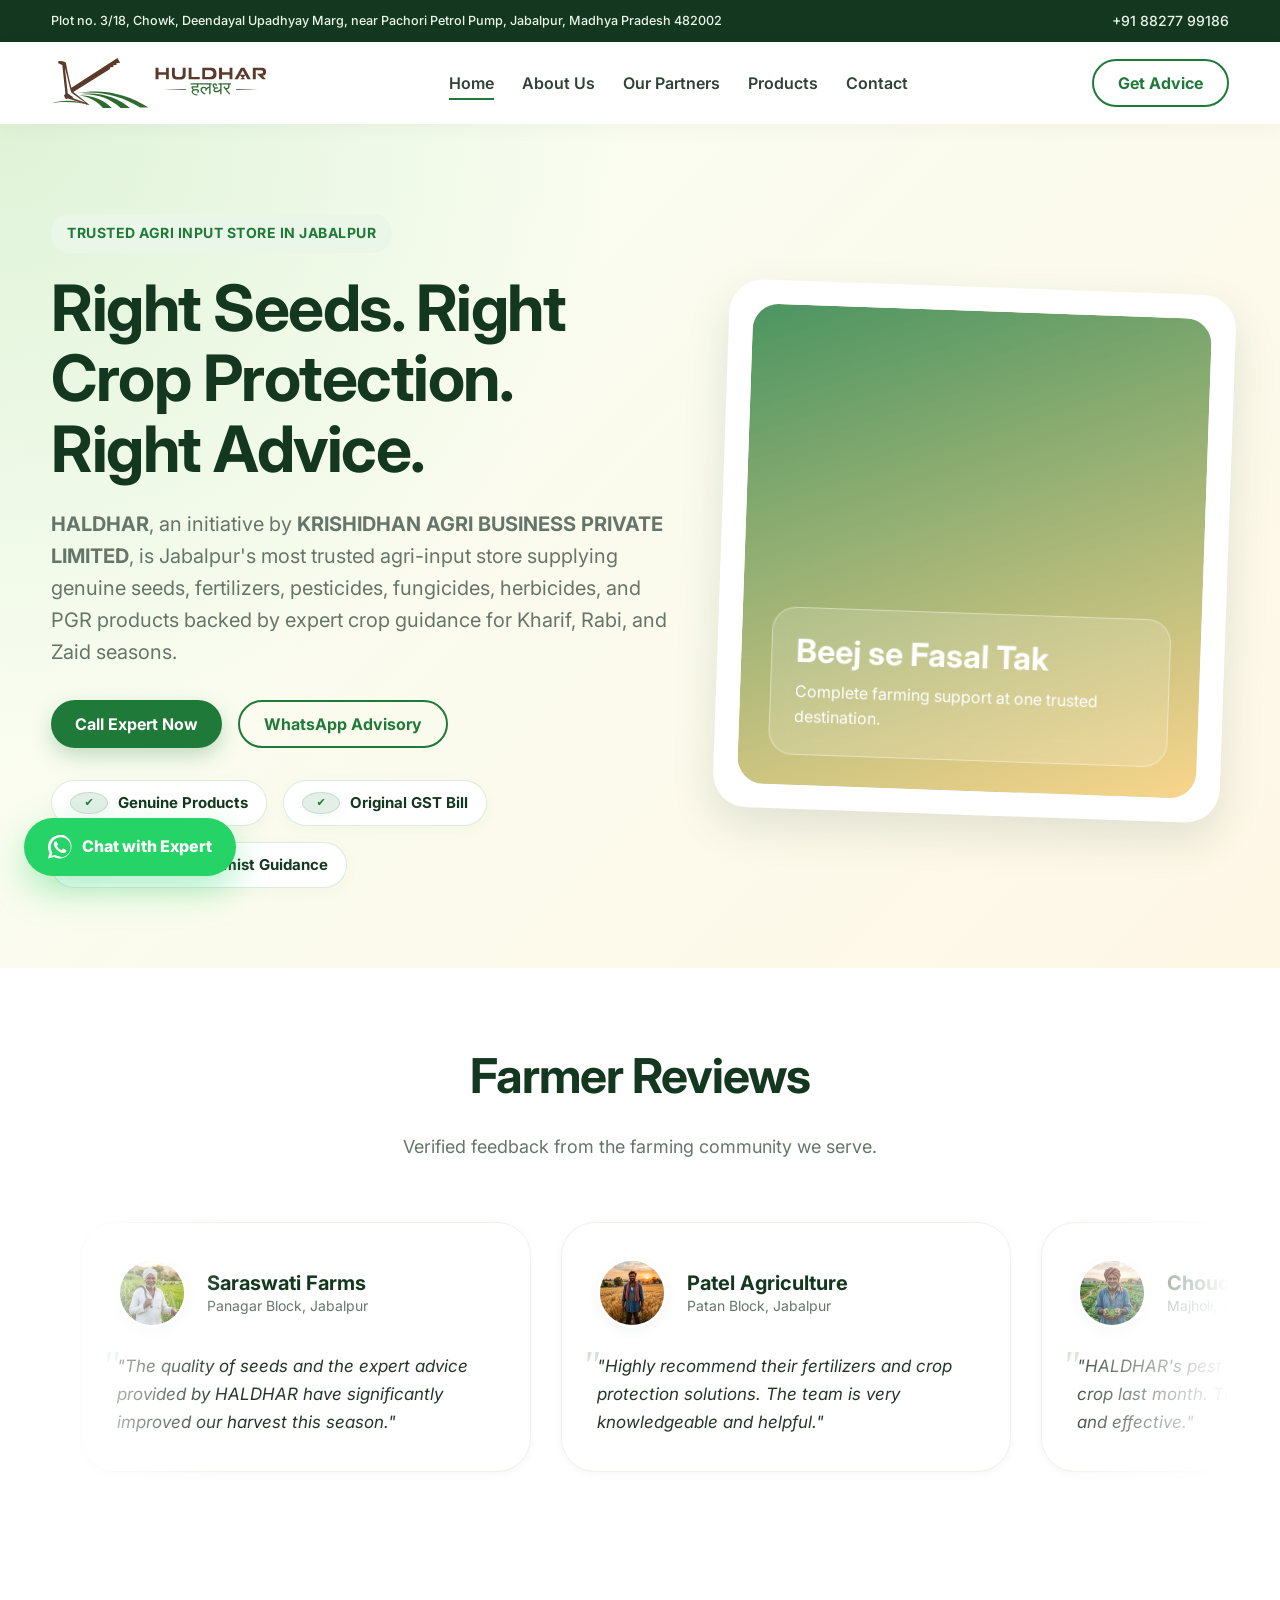
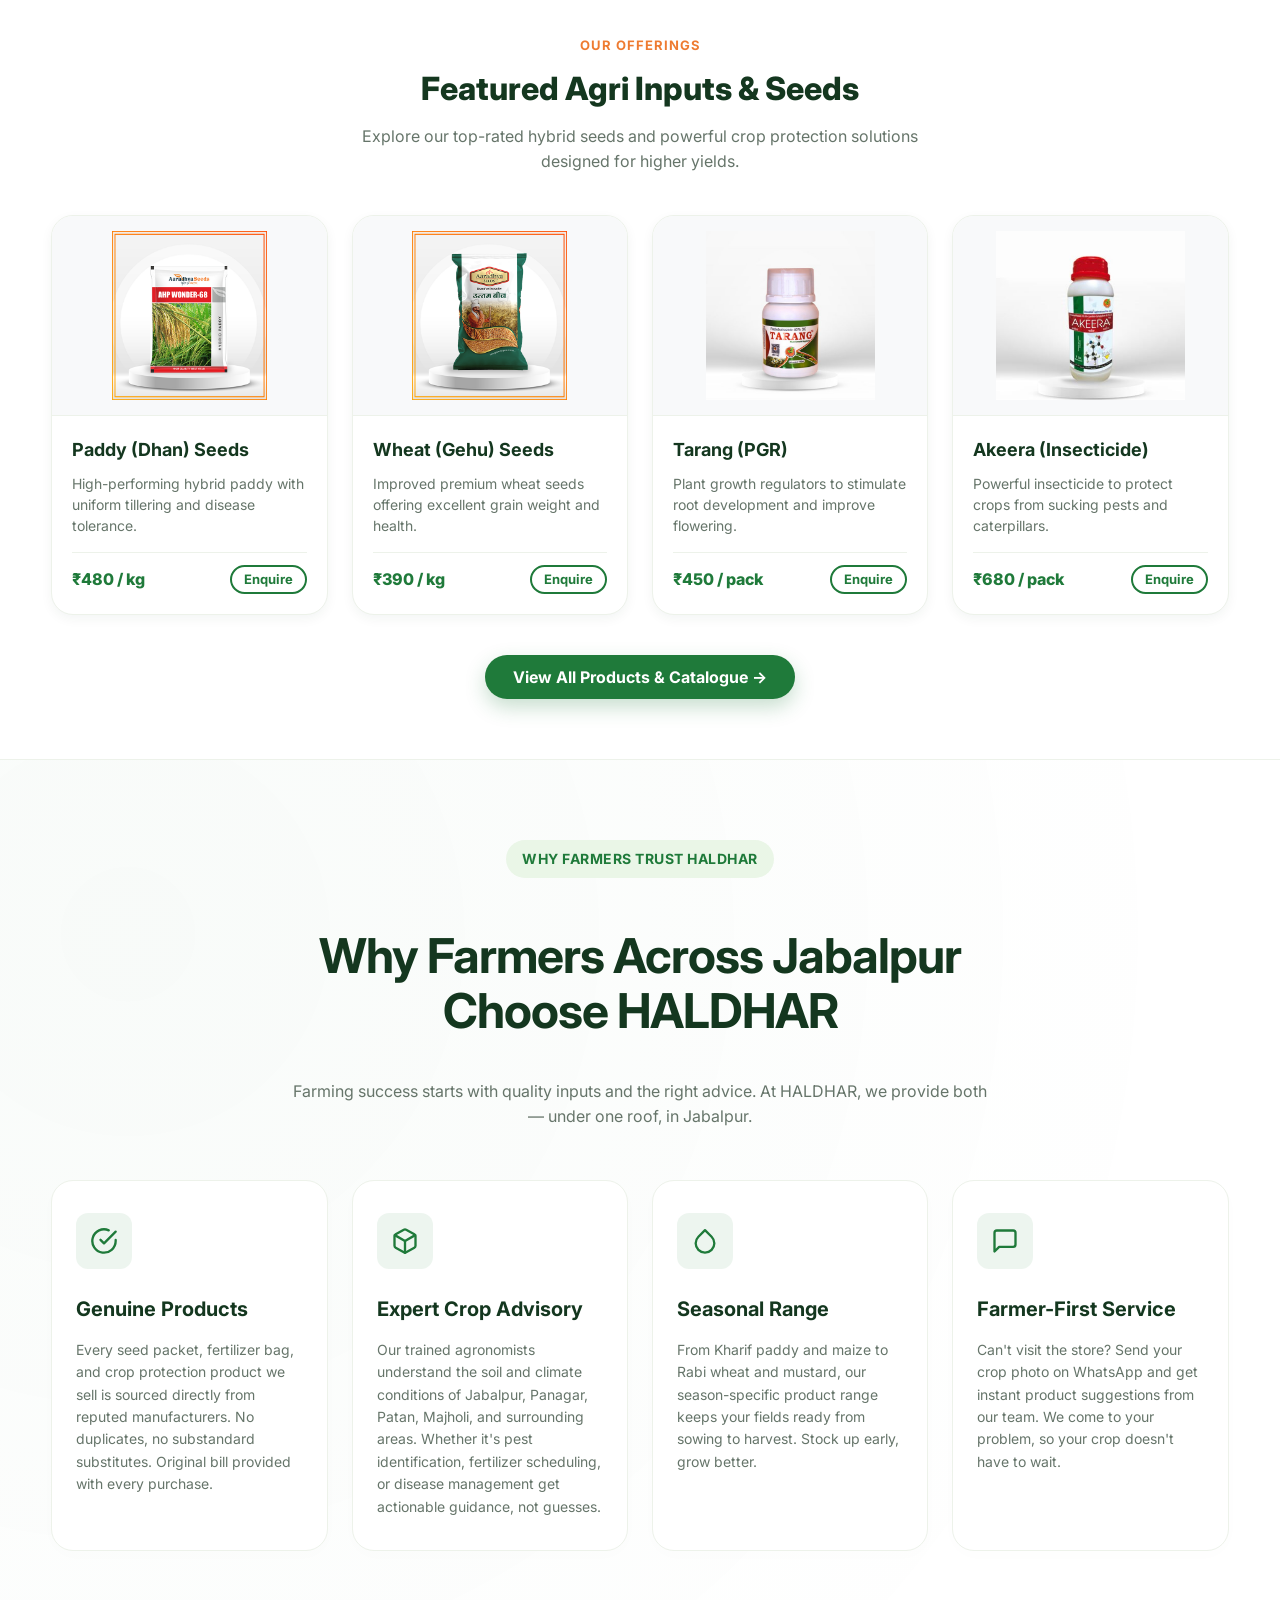
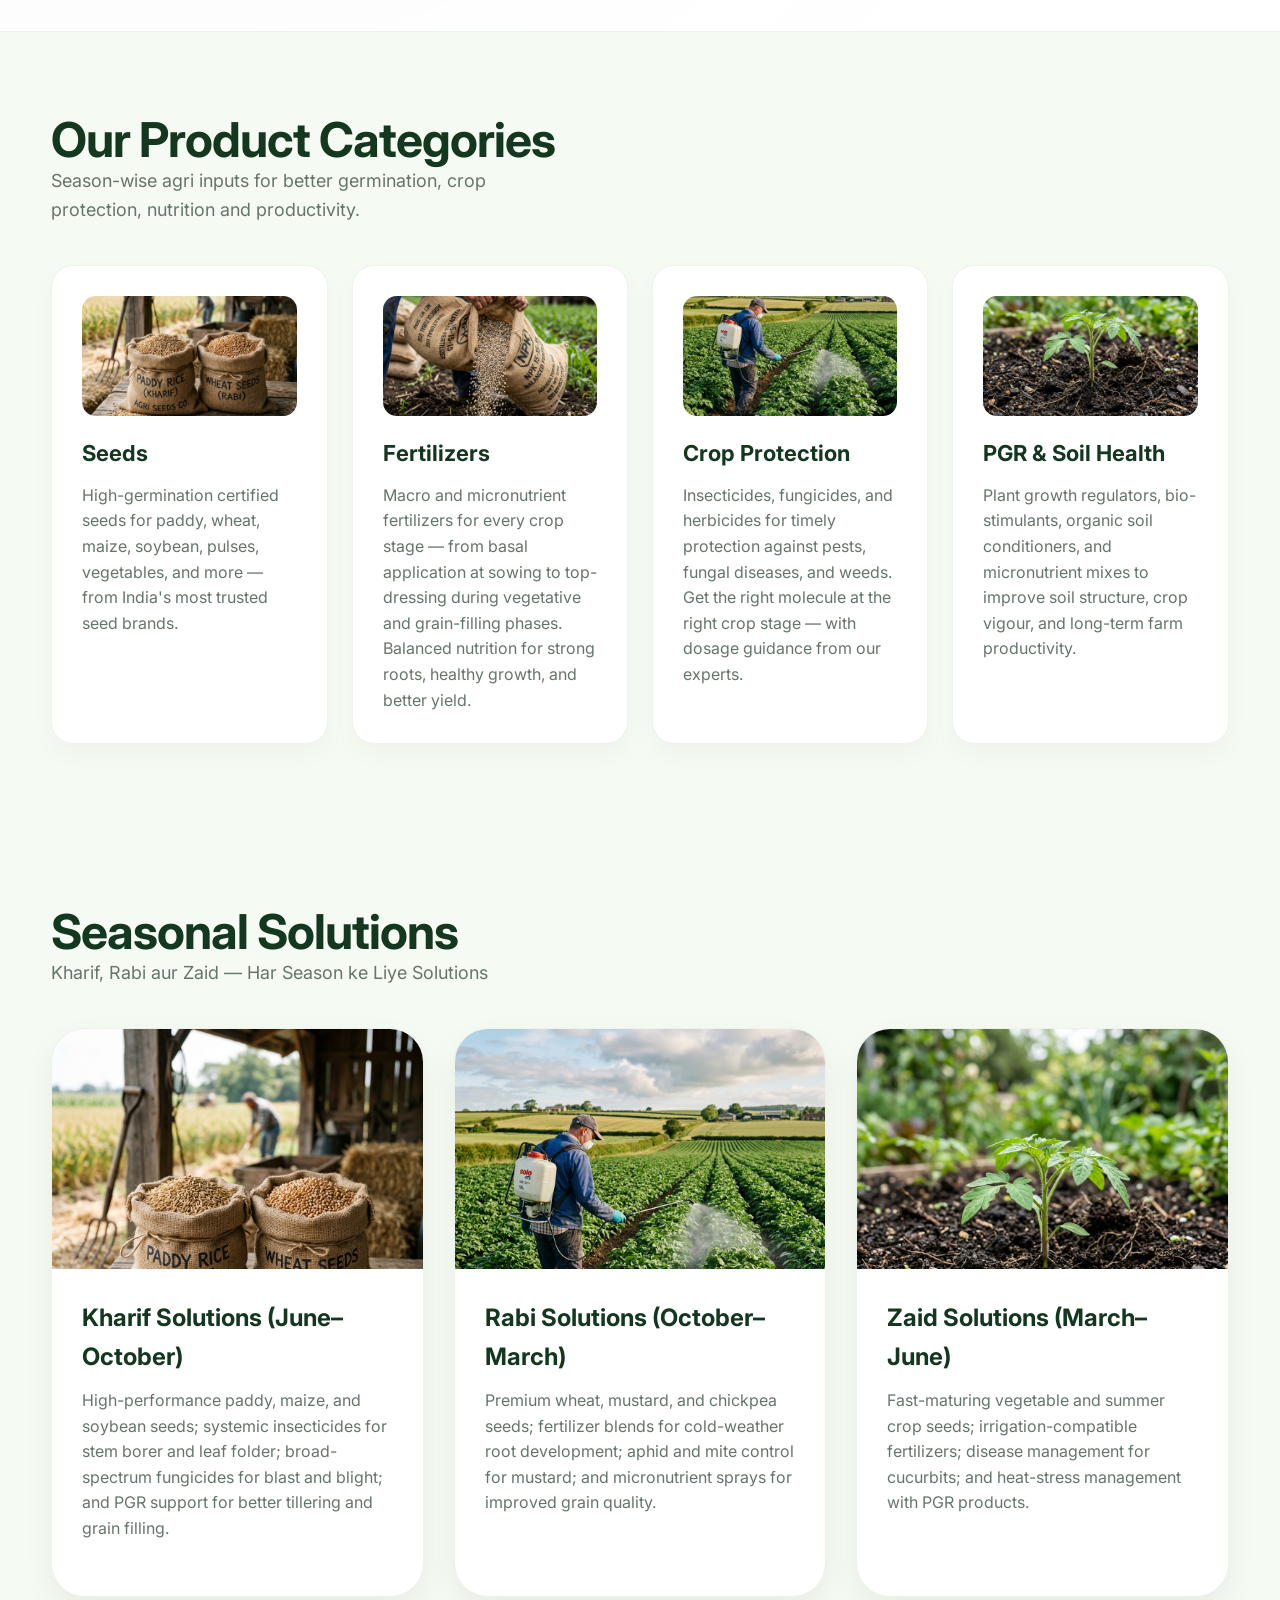
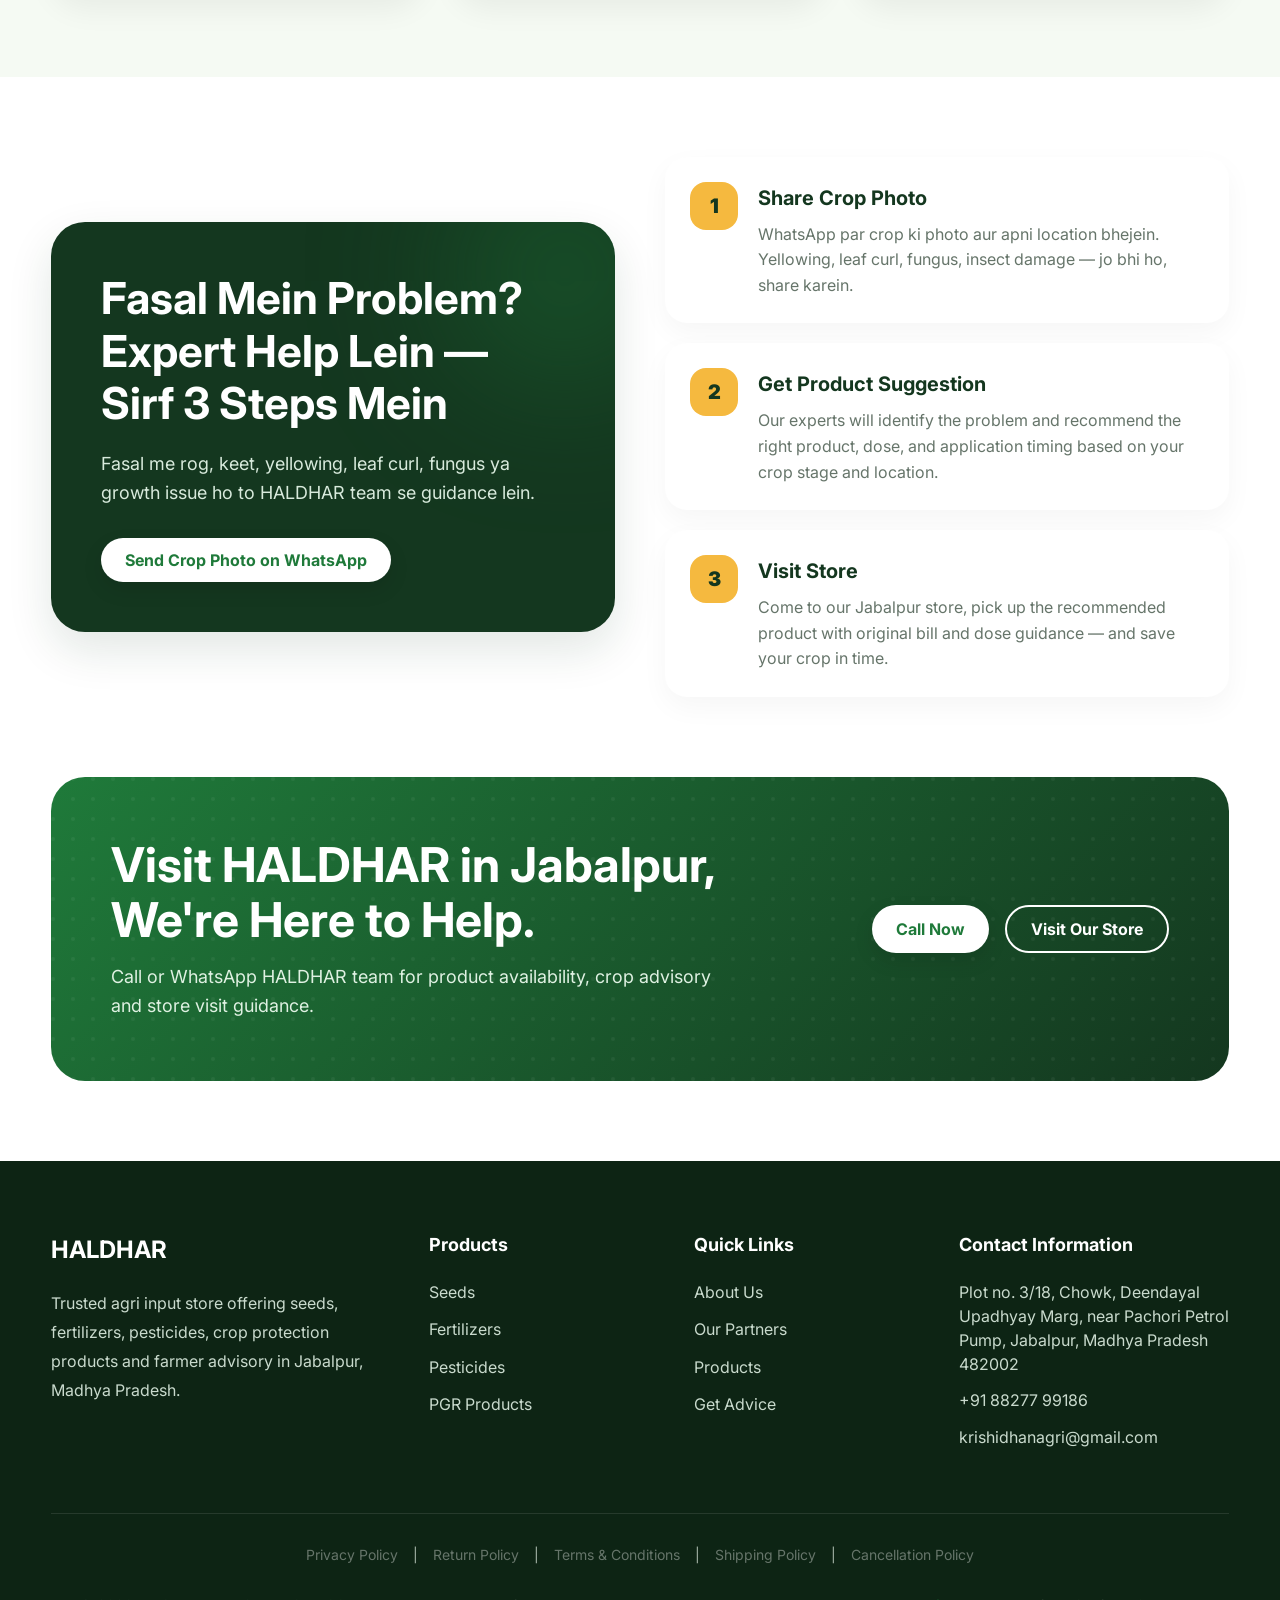
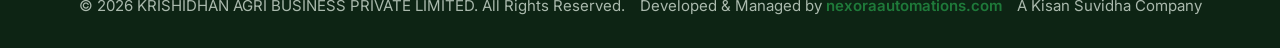
==== index.html @ 93f89da3 "Initial commit for HALDHAR website" ====
<!DOCTYPE html>
<html lang="en">

<head>
  <meta charset="UTF-8" />
  <meta name="viewport" content="width=device-width, initial-scale=1.0" />
  <title>HALDHAR | Seeds, Fertilizers & Crop Protection in Jabalpur</title>
  <meta name="description"
    content="Jabalpur's trusted agri-input store. Buy genuine seeds, fertilizers, pesticides, fungicides and PGR products with expert crop advisory. Call +91 88277 99186." />
  <meta name="keywords"
    content="agri input store Jabalpur, seeds Jabalpur, fertilizers Jabalpur, pesticides Madhya Pradesh, crop protection Jabalpur, farming advisory Jabalpur" />

  <!-- Open Graph / Facebook -->
  <meta property="og:type" content="website">
  <meta property="og:url" content="https://haldhar.com/">
  <meta property="og:title" content="HALDHAR | Seeds, Fertilizers & Crop Protection in Jabalpur">
  <meta property="og:description"
    content="Jabalpur's trusted agri-input store. Buy genuine seeds, fertilizers, pesticides, fungicides and PGR products with expert crop advisory. Call +91 88277 99186.">
  <meta property="og:image" content="https://haldhar.com/images/og-image.jpg">

  <!-- Twitter -->
  <meta property="twitter:card" content="summary_large_image">
  <meta property="twitter:url" content="https://haldhar.com/">
  <meta property="twitter:title" content="HALDHAR | Seeds, Fertilizers & Crop Protection in Jabalpur">
  <meta property="twitter:description"
    content="Jabalpur's trusted agri-input store. Buy genuine seeds, fertilizers, pesticides, fungicides and PGR products with expert crop advisory. Call +91 88277 99186.">
  <meta property="twitter:image" content="https://haldhar.com/images/og-image.jpg">

  <link rel="preconnect" href="https://fonts.googleapis.com">
  <link rel="preconnect" href="https://fonts.gstatic.com" crossorigin>
  <link href="https://fonts.googleapis.com/css2?family=Inter:wght@400;500;600;700;800;900&display=swap"
    rel="stylesheet">
  <link rel="stylesheet" href="css/styles.css">
  
  <!-- Hotfix for mobile visual card layout -->
  <style>
    @media (max-width: 768px) {
      .farm-visual {
        height: auto !important;
        min-height: 380px !important;
        padding: 24px !important;
      }
      .visual-box {
        padding: 20px !important;
        border-radius: 20px !important;
      }
      .visual-box h3 {
        font-size: 22px !important;
        margin-bottom: 6px !important;
      }
      .visual-box p {
        font-size: 14px !important;
        line-height: 1.5 !important;
      }
    }
  </style>

  <!-- Canonical tag for SEO -->
  <link rel="canonical" href="https://haldhar.com/" />

  <link rel="icon" href="images/favicon.png" type="image/png">
</head>

<body>
  <!-- Topbar -->
  <div class="topbar">
    <div class="container topbar-container">
      <span class="topbar-address"><a href="https://maps.app.goo.gl/yAD4jvV2ftftcKU56" target="_blank">Plot no. 3/18, Chowk, Deendayal Upadhyay Marg, near Pachori Petrol Pump, Jabalpur, Madhya Pradesh 482002</a></span>
      <span class="topbar-contact">
        <a href="tel:+918827799186">+91 88277 99186</a>
      </span>
    </div>
  </div>

  <!-- Header -->
  <header>
    <div class="container">
      <nav>
        <a class="logo" href="index.html">
          <img src="images/haldhar-logo.svg" alt="HALDHAR Logo"
            onerror="this.outerHTML='<span class=\'logo-mark\'>H</span> HALDHAR'">
        </a>
        <div class="menu">
          <a href="index.html" class="active">Home</a>
          <a href="about.html">About Us</a>
          <a href="partners.html">Our Partners</a>
          <a href="products.html">Products</a>
          <a href="contact.html">Contact</a>
        </div>
        <div class="nav-right">
          <a href="contact.html" class="btn btn-outline">Get Advice</a>
        </div>
        <button class="hamburger" aria-label="Toggle menu">☰</button>
      </nav>
    </div>
  </header>

  <main>
    <!-- Hero Section -->
    <section class="hero">
      <div class="container hero-grid">
        <div>
          <div class="badge">Trusted Agri Input Store in Jabalpur</div>
          <h1>Right Seeds. Right Crop Protection. Right Advice.</h1>
          <p class="lead"><strong>HALDHAR</strong>, an initiative by <strong>KRISHIDHAN AGRI BUSINESS PRIVATE LIMITED</strong>, is Jabalpur's most trusted agri-input store supplying
            genuine seeds, fertilizers, pesticides, fungicides, herbicides, and PGR products backed by expert crop
            guidance for Kharif, Rabi, and Zaid seasons.</p>
          <div class="hero-actions">
            <a href="tel:+918827799186" class="btn btn-primary">Call Expert Now</a>
            <a href="https://wa.me/918827799186" target="_blank" class="btn btn-outline">WhatsApp Advisory</a>
          </div>
          <div class="trust-row">
            <span><span class="trust-icon-wrapper">✔</span> Genuine Products</span>
            <span><span class="trust-icon-wrapper">✔</span> Original GST Bill</span>
            <span><span class="trust-icon-wrapper">✔</span> Expert Agronomist Guidance</span>
          </div>
        </div>
        <div class="hero-card">
          <div class="farm-visual">
            <div class="visual-box">
              <h3>Beej se Fasal Tak</h3>
              <p>Complete farming support at one trusted destination.</p>
            </div>
          </div>
        </div>
      </div>
    </section>

    <!-- Farmer Reviews Section -->
    <section class="farmer-reviews">
      <div class="container">
        <div class="section-head center">
          <h2>Farmer Reviews</h2>
          <p>Verified feedback from the farming community we serve.</p>
        </div>
        <div class="review-slider-wrapper">
          <div class="review-track">
            <!-- Farmer Review 1 -->
            <div class="review-card">
              <div class="review-header">
                <div class="farmer-img"><img src="images/farmer-1.png" alt="Saraswati Farms"></div>
                <div class="farmer-info">
                  <h3>Saraswati Farms</h3>
                  <p class="farmer-address">Panagar Block, Jabalpur</p>
                </div>
              </div>
              <div class="review-body">
                <p class="testimony">"The quality of seeds and the expert advice provided by HALDHAR have
                  significantly improved our harvest this season."</p>
              </div>
            </div>

            <!-- Farmer Review 2 -->
            <div class="review-card">
              <div class="review-header">
                <div class="farmer-img"><img src="images/farmer-2.png" alt="Patel Agriculture"></div>
                <div class="farmer-info">
                  <h3>Patel Agriculture</h3>
                  <p class="farmer-address">Patan Block, Jabalpur</p>
                </div>
              </div>
              <div class="review-body">
                <p class="testimony">"Highly recommend their fertilizers and crop protection solutions. The team is very knowledgeable and helpful."</p>
              </div>
            </div>

            <!-- Farmer Review 3 -->
            <div class="review-card">
              <div class="review-header">
                <div class="farmer-img"><img src="images/farmer-3.png" alt="Choudhary Ji"></div>
                <div class="farmer-info">
                  <h3>Choudhary Ji</h3>
                  <p class="farmer-address">Majholi, Jabalpur District</p>
                </div>
              </div>
              <div class="review-body">
                <p class="testimony">"HALDHAR's pest control guidance saved my crop last month. Their products are genuine and effective."</p>
              </div>
            </div>

            <!-- Farmer Review 4 -->
            <div class="review-card">
              <div class="review-header">
                <div class="farmer-img"><img src="images/farmer-4.png" alt="Verma Organic Seeds"></div>
                <div class="farmer-info">
                  <h3>Verma Organic Seeds</h3>
                  <p class="farmer-address">Barela, Madhya Pradesh</p>
                </div>
              </div>
              <div class="review-body">
                <p class="testimony">"The personalized advice on fertilizer dosage has helped us reduce costs while increasing yield. Very satisfied!"</p>
              </div>
            </div>

            <!-- Duplicate Cards for Seamless Loop -->
            <div class="review-card">
              <div class="review-header">
                <div class="farmer-img"><img src="images/farmer-1.png" alt="Saraswati Farms"></div>
                <div class="farmer-info">
                  <h3>Saraswati Farms</h3>
                  <p class="farmer-address">Panagar Block, Jabalpur</p>
                </div>
              </div>
              <div class="review-body">
                <p class="testimony">"The quality of seeds and the expert advice provided by HALDHAR have
                  significantly improved our harvest this season."</p>
              </div>
            </div>

            <div class="review-card">
              <div class="review-header">
                <div class="farmer-img"><img src="images/farmer-2.png" alt="Patel Agriculture"></div>
                <div class="farmer-info">
                  <h3>Patel Agriculture</h3>
                  <p class="farmer-address">Patan Block, Jabalpur</p>
                </div>
              </div>
              <div class="review-body">
                <p class="testimony">"Highly recommend their fertilizers and crop protection solutions. The team is very knowledgeable and helpful."</p>
              </div>
            </div>

            <div class="review-card">
              <div class="review-header">
                <div class="farmer-img"><img src="images/farmer-3.png" alt="Choudhary Ji"></div>
                <div class="farmer-info">
                  <h3>Choudhary Ji</h3>
                  <p class="farmer-address">Majholi, Jabalpur District</p>
                </div>
              </div>
              <div class="review-body">
                <p class="testimony">"HALDHAR's pest control guidance saved my crop last month. Their products are genuine and effective."</p>
              </div>
            </div>

            <div class="review-card">
              <div class="review-header">
                <div class="farmer-img"><img src="images/farmer-4.png" alt="Verma Organic Seeds"></div>
                <div class="farmer-info">
                  <h3>Verma Organic Seeds</h3>
                  <p class="farmer-address">Barela, Madhya Pradesh</p>
                </div>
              </div>
              <div class="review-body">
                <p class="testimony">"The personalized advice on fertilizer dosage has helped us reduce costs while increasing yield. Very satisfied!"</p>
              </div>
            </div>
          </div>
        </div>
      </div>
    </section>

    <!-- Featured Products Preview Section for Home Page -->
    <section style="padding: 60px 0; background-color: var(--white);">
      <div class="container">
        <div style="text-align: center; max-width: 600px; margin: 0 auto 40px auto;">
          <span class="section-title-badge" style="color: var(--orange); font-weight: 700; text-transform: uppercase; font-size: 13px; letter-spacing: 1px;">Our Offerings</span>
          <h2 style="font-size: 32px; font-weight: 800; color: var(--dark); margin-top: 5px;">Featured Agri Inputs & Seeds</h2>
          <p style="color: var(--muted); margin-top: 10px;">Explore our top-rated hybrid seeds and powerful crop protection solutions designed for higher yields.</p>
        </div>

        <!-- 4 Cards Preview Grid -->
        <div class="product-showcase-grid" style="display: grid; grid-template-columns: repeat(auto-fill, minmax(260px, 1fr)); gap: 24px;">
          
          <!-- Card 1: Paddy -->
          <div class="prod-card" style="background: var(--white); border: 1.5px solid var(--border); border-radius: var(--radius); overflow: hidden; box-shadow: var(--shadow-sm); display: flex; flex-direction: column; justify-content: space-between;">
            <div style="width: 100%; height: 200px; background: #f8f9fa; display: flex; align-items: center; justify-content: center; padding: 15px; border-bottom: 1px solid var(--border);">
              <img src="images/paddy.png" alt="Paddy Seeds" style="max-width: 100%; max-height: 100%; object-fit: contain;">
            </div>
            <div style="padding: 20px; display: flex; flex-direction: column; justify-content: space-between; flex-grow: 1;">
              <div>
                <h3 style="font-size: 18px; font-weight: 700; color: var(--dark); margin-bottom: 8px;">Paddy (Dhan) Seeds</h3>
                <p style="font-size: 14px; color: var(--muted); line-height: 1.5; margin-bottom: 16px;">High-performing hybrid paddy with uniform tillering and disease tolerance.</p>
              </div>
              <div style="display: flex; align-items: center; justify-content: space-between; border-top: 1px solid var(--border); padding-top: 12px;">
                <span style="font-size: 16px; font-weight: 800; color: var(--green);">₹480 / kg</span>
                <a href="https://wa.me/918827799186?text=I%20want%20to%20know%20more%20about%20Paddy%20Seeds" target="_blank" class="btn btn-outline" style="padding: 6px 12px; font-size: 13px;">Enquire</a>
              </div>
            </div>
          </div>

          <!-- Card 2: Wheat -->
          <div class="prod-card" style="background: var(--white); border: 1.5px solid var(--border); border-radius: var(--radius); overflow: hidden; box-shadow: var(--shadow-sm); display: flex; flex-direction: column; justify-content: space-between;">
            <div style="width: 100%; height: 200px; background: #f8f9fa; display: flex; align-items: center; justify-content: center; padding: 15px; border-bottom: 1px solid var(--border);">
              <img src="images/wheat.png" alt="Wheat Seeds" style="max-width: 100%; max-height: 100%; object-fit: contain;">
            </div>
            <div style="padding: 20px; display: flex; flex-direction: column; justify-content: space-between; flex-grow: 1;">
              <div>
                <h3 style="font-size: 18px; font-weight: 700; color: var(--dark); margin-bottom: 8px;">Wheat (Gehu) Seeds</h3>
                <p style="font-size: 14px; color: var(--muted); line-height: 1.5; margin-bottom: 16px;">Improved premium wheat seeds offering excellent grain weight and health.</p>
              </div>
              <div style="display: flex; align-items: center; justify-content: space-between; border-top: 1px solid var(--border); padding-top: 12px;">
                <span style="font-size: 16px; font-weight: 800; color: var(--green);">₹390 / kg</span>
                <a href="https://wa.me/918827799186?text=I%20want%20to%20know%20more%20about%20Wheat%20Seeds" target="_blank" class="btn btn-outline" style="padding: 6px 12px; font-size: 13px;">Enquire</a>
              </div>
            </div>
          </div>

          <!-- Card 3: Tarang PGR -->
          <div class="prod-card" style="background: var(--white); border: 1.5px solid var(--border); border-radius: var(--radius); overflow: hidden; box-shadow: var(--shadow-sm); display: flex; flex-direction: column; justify-content: space-between;">
            <div style="width: 100%; height: 200px; background: #f8f9fa; display: flex; align-items: center; justify-content: center; padding: 15px; border-bottom: 1px solid var(--border);">
              <img src="images/tarang.png" alt="Tarang PGR" style="max-width: 100%; max-height: 100%; object-fit: contain;">
            </div>
            <div style="padding: 20px; display: flex; flex-direction: column; justify-content: space-between; flex-grow: 1;">
              <div>
                <h3 style="font-size: 18px; font-weight: 700; color: var(--dark); margin-bottom: 8px;">Tarang (PGR)</h3>
                <p style="font-size: 14px; color: var(--muted); line-height: 1.5; margin-bottom: 16px;">Plant growth regulators to stimulate root development and improve flowering.</p>
              </div>
              <div style="display: flex; align-items: center; justify-content: space-between; border-top: 1px solid var(--border); padding-top: 12px;">
                <span style="font-size: 16px; font-weight: 800; color: var(--green);">₹450 / pack</span>
                <a href="https://wa.me/918827799186?text=I%20want%20to%20know%20more%20about%20Tarang%20PGR" target="_blank" class="btn btn-outline" style="padding: 6px 12px; font-size: 13px;">Enquire</a>
              </div>
            </div>
          </div>

          <!-- Card 4: Akeera Insecticide -->
          <div class="prod-card" style="background: var(--white); border: 1.5px solid var(--border); border-radius: var(--radius); overflow: hidden; box-shadow: var(--shadow-sm); display: flex; flex-direction: column; justify-content: space-between;">
            <div style="width: 100%; height: 200px; background: #f8f9fa; display: flex; align-items: center; justify-content: center; padding: 15px; border-bottom: 1px solid var(--border);">
              <img src="images/akeera.png" alt="Akeera Insecticide" style="max-width: 100%; max-height: 100%; object-fit: contain;">
            </div>
            <div style="padding: 20px; display: flex; flex-direction: column; justify-content: space-between; flex-grow: 1;">
              <div>
                <h3 style="font-size: 18px; font-weight: 700; color: var(--dark); margin-bottom: 8px;">Akeera (Insecticide)</h3>
                <p style="font-size: 14px; color: var(--muted); line-height: 1.5; margin-bottom: 16px;">Powerful insecticide to protect crops from sucking pests and caterpillars.</p>
              </div>
              <div style="display: flex; align-items: center; justify-content: space-between; border-top: 1px solid var(--border); padding-top: 12px;">
                <span style="font-size: 16px; font-weight: 800; color: var(--green);">₹680 / pack</span>
                <a href="https://wa.me/918827799186?text=I%20want%20to%20know%20more%20about%20Akeera%20Insecticide" target="_blank" class="btn btn-outline" style="padding: 6px 12px; font-size: 13px;">Enquire</a>
              </div>
            </div>
          </div>

        </div>

        <!-- View All Products Button -->
        <div style="text-align: center; margin-top: 40px;">
          <a href="products.html" class="btn btn-primary" style="padding: 14px 28px; font-size: 16px; font-weight: 700; display: inline-flex; align-items: center; gap: 8px;">
            View All Products & Catalogue →
          </a>
        </div>

      </div>
    </section>

    <!-- Why Trust Section -->
    <section class="why-trust-section">
      <div class="container">
        <div class="section-head center">
          <div class="badge">Why Farmers Trust HALDHAR</div>
          <h2>Why Farmers Across Jabalpur Choose HALDHAR</h2>
          <p class="section-desc">Farming success starts with quality inputs and the right advice. At HALDHAR,
            we provide both — under one roof, in Jabalpur.</p>
        </div>

        <div class="features-grid">
          <!-- Feature 1 -->
          <div class="feature-card">
            <div class="feature-icon-box">
              <svg viewBox="0 0 24 24" width="28" height="28" fill="none" stroke="currentColor" stroke-width="2"
                stroke-linecap="round" stroke-linejoin="round">
                <path d="M22 11.08V12a10 10 0 1 1-5.93-9.14"></path>
                <polyline points="22 4 12 14.01 9 11.01"></polyline>
              </svg>
            </div>
            <h3>Genuine Products</h3>
            <p>Every seed packet, fertilizer bag, and crop protection product we sell is sourced directly from reputed
              manufacturers. No duplicates, no substandard substitutes. Original bill provided with every purchase.</p>
          </div>

          <!-- Feature 2 -->
          <div class="feature-card">
            <div class="feature-icon-box">
              <svg viewBox="0 0 24 24" width="28" height="28" fill="none" stroke="currentColor" stroke-width="2"
                stroke-linecap="round" stroke-linejoin="round">
                <path
                  d="M21 16V8a2 2 0 0 0-1-1.73l-7-4a2 2 0 0 0-2 0l-7 4A2 2 0 0 0 3 8v8a2 2 0 0 0 1 1.73l7 4a2 2 0 0 0 2 0l7-4A2 2 0 0 0 21 16z">
                </path>
                <polyline points="3.27 6.96 12 12.01 20.73 6.96"></polyline>
                <line x1="12" y1="22.08" x2="12" y2="12"></line>
              </svg>
            </div>
            <h3>Expert Crop Advisory</h3>
            <p>Our trained agronomists understand the soil and climate conditions of Jabalpur, Panagar, Patan, Majholi,
              and surrounding areas. Whether it's pest identification, fertilizer scheduling, or disease management get
              actionable guidance, not guesses.</p>
          </div>

          <!-- Feature 3 -->
          <div class="feature-card">
            <div class="feature-icon-box">
              <svg viewBox="0 0 24 24" width="28" height="28" fill="none" stroke="currentColor" stroke-width="2"
                stroke-linecap="round" stroke-linejoin="round">
                <path d="M12 2.69l5.66 5.66a8 8 0 1 1-11.31 0z"></path>
              </svg>
            </div>
            <h3>Seasonal Range</h3>
            <p>From Kharif paddy and maize to Rabi wheat and mustard, our season-specific product range keeps your
              fields ready from sowing to harvest. Stock up early, grow better.</p>
          </div>

          <!-- Feature 4 -->
          <div class="feature-card">
            <div class="feature-icon-box">
              <svg viewBox="0 0 24 24" width="28" height="28" fill="none" stroke="currentColor" stroke-width="2"
                stroke-linecap="round" stroke-linejoin="round">
                <path d="M21 15a2 2 0 0 1-2 2H7l-4 4V5a2 2 0 0 1 2-2h14a2 2 0 0 1 2 2z"></path>
              </svg>
            </div>
            <h3>Farmer-First Service</h3>
            <p>Can't visit the store? Send your crop photo on WhatsApp and get instant product suggestions from our
              team. We come to your problem, so your crop doesn't have to wait.</p>
          </div>
        </div>
      </div>
    </section>

    <!-- Product Categories -->
    <section id="products" class="light">
      <div class="container">
        <div class="section-head">
          <div>
            <h2>Our Product Categories</h2>
            <p>Season-wise agri inputs for better germination, crop protection, nutrition and productivity.</p>
          </div>
        </div>
        <div class="cards">
          <a href="products.html" class="card">
            <div class="cat-img"
              style="height: 120px; border-radius: var(--radius-sm); overflow: hidden; margin-bottom: 20px; background: #eee;">
              <img src="images/placeholder-cat-seed.jpg" alt="Seeds"
                style="width: 100%; height: 100%; object-fit: cover;">
            </div>
            <h3>Seeds</h3>
            <p>High-germination certified seeds for paddy, wheat, maize, soybean, pulses, vegetables, and more — from
              India's most trusted seed brands.</p>
          </a>
          <a href="products.html" class="card">
            <div class="cat-img"
              style="height: 120px; border-radius: var(--radius-sm); overflow: hidden; margin-bottom: 20px; background: #eee;">
              <img src="images/placeholder-cat-fert.jpg" alt="Fertilizers"
                style="width: 100%; height: 100%; object-fit: cover;">
            </div>
            <h3>Fertilizers</h3>
            <p>Macro and micronutrient fertilizers for every crop stage — from basal application at sowing to
              top-dressing during vegetative and grain-filling phases. Balanced nutrition for strong roots, healthy
              growth, and better yield.</p>
          </a>
          <a href="products.html" class="card">
            <div class="cat-img"
              style="height: 120px; border-radius: var(--radius-sm); overflow: hidden; margin-bottom: 20px; background: #eee;">
              <img src="images/placeholder-cat-crop.jpg" alt="Crop Protection"
                style="width: 100%; height: 100%; object-fit: cover;">
            </div>
            <h3>Crop Protection</h3>
            <p>Insecticides, fungicides, and herbicides for timely protection against pests, fungal diseases, and weeds.
              Get the right molecule at the right crop stage — with dosage guidance from our experts.</p>
          </a>
          <a href="products.html" class="card">
            <div class="cat-img"
              style="height: 120px; border-radius: var(--radius-sm); overflow: hidden; margin-bottom: 20px; background: #eee;">
              <img src="images/placeholder-cat-pgr.jpg" alt="PGR & Soil Health"
                style="width: 100%; height: 100%; object-fit: cover;">
            </div>
            <h3>PGR & Soil Health</h3>
            <p>Plant growth regulators, bio-stimulants, organic soil conditioners, and micronutrient mixes to improve
              soil structure, crop vigour, and long-term farm productivity.</p>
          </a>
        </div>
      </div>
    </section>

    <!-- Seasonal Solutions -->
    <section class="light">
      <div class="container">
        <div class="section-head">
          <div>
            <h2>Seasonal Solutions</h2>
            <p>Kharif, Rabi aur Zaid — Har Season ke Liye Solutions</p>
          </div>
        </div>
        <div class="product-grid" style="align-items: stretch;">
          <div class="product">
            <div class="product-img">
              <img src="images/placeholder-feat-seeds.jpg" alt="High Quality Seeds">
            </div>
            <div class="product-body">
              <h3>Kharif Solutions (June–October)</h3>
              <p>High-performance paddy, maize, and soybean seeds; systemic insecticides for stem borer and leaf folder;
                broad-spectrum fungicides for blast and blight; and PGR support for better tillering and grain filling.
              </p>
            </div>
          </div>
          <div class="product">
            <div class="product-img">
              <img src="images/placeholder-feat-disease.jpg" alt="Insect & Disease Control">
            </div>
            <div class="product-body">
              <h3>Rabi Solutions (October–March)</h3>
              <p>Premium wheat, mustard, and chickpea seeds; fertilizer blends for cold-weather root development; aphid
                and mite control for mustard; and micronutrient sprays for improved grain quality.</p>
            </div>
          </div>
          <div class="product">
            <div class="product-img">
              <img src="images/placeholder-feat-nutrition.jpg" alt="Growth & Nutrition">
            </div>
            <div class="product-body">
              <h3>Zaid Solutions (March–June)</h3>
              <p>Fast-maturing vegetable and summer crop seeds; irrigation-compatible fertilizers; disease management
                for cucurbits; and heat-stress management with PGR products.</p>
            </div>
          </div>
        </div>
      </div>
    </section>

    <!-- Advisory Section -->
    <section id="advisory">
      <div class="container split">
        <div class="problem">
          <h2>Fasal Mein Problem? Expert Help Lein — Sirf 3 Steps Mein</h2>
          <p>Fasal me rog, keet, yellowing, leaf curl, fungus ya growth issue ho to HALDHAR team se guidance
            lein.</p>
          <a href="https://wa.me/918827799186" target="_blank" class="btn btn-light">Send Crop Photo on WhatsApp</a>
        </div>
        <div class="steps">
          <div class="step">
            <div class="num">1</div>
            <div>
              <h3>Share Crop Photo</h3>
              <p>WhatsApp par crop ki photo aur apni location bhejein. Yellowing, leaf curl, fungus, insect damage — jo
                bhi ho, share karein.</p>
            </div>
          </div>
          <div class="step">
            <div class="num">2</div>
            <div>
              <h3>Get Product Suggestion</h3>
              <p>Our experts will identify the problem and recommend the right product, dose, and application timing
                based on your crop stage and location.</p>
            </div>
          </div>
          <div class="step">
            <div class="num">3</div>
            <div>
              <h3>Visit Store</h3>
              <p>Come to our Jabalpur store, pick up the recommended product with original bill and dose guidance — and
                save your crop in time.</p>
            </div>
          </div>
        </div>
      </div>
    </section>

    <!-- CTA Section -->
    <section id="contact" style="padding-top: 0;">
      <div class="container">
        <div class="cta">
          <div>
            <h2>Visit HALDHAR in Jabalpur, We're Here to Help.</h2>
            <p>Call or WhatsApp HALDHAR team for product availability, crop advisory and store visit guidance.
            </p>
          </div>
          <div style="display:flex;gap:16px;flex-wrap:wrap;justify-content:flex-end;">
            <a href="tel:+918827799186" class="btn btn-light">Call Now</a>
            <a href="https://maps.app.goo.gl/yAD4jvV2ftftcKU56" target="_blank" class="btn btn-outline"
              style="color: white; border-color: white;">Visit Our Store</a>
          </div>
        </div>
      </div>
    </section>
  </main>

  <!-- Footer -->
  <footer>
    <div class="container">
      <div class="footer-grid">
        <div>
          <h3>HALDHAR</h3>
          <p>Trusted agri input store offering seeds, fertilizers, pesticides, crop protection products and farmer
            advisory in Jabalpur, Madhya Pradesh.</p>

        </div>
        <div>
          <h4>Products</h4>
          <ul>
            <li><a href="products.html">Seeds</a></li>
            <li><a href="products.html">Fertilizers</a></li>
            <li><a href="products.html">Pesticides</a></li>
            <li><a href="products.html">PGR Products</a></li>
          </ul>
        </div>
        <div>
          <h4>Quick Links</h4>
          <ul>
            <li><a href="about.html">About Us</a></li>
            <li><a href="partners.html">Our Partners</a></li>
            <li><a href="products.html">Products</a></li>
            <li><a href="contact.html">Get Advice</a></li>
          </ul>
        </div>
        <div>
          <h4>Contact Information</h4>
          <ul class="footer-contact">
            <li style="margin-bottom: 12px; line-height: 1.5;"><a href="https://maps.app.goo.gl/yAD4jvV2ftftcKU56"
                target="_blank">Plot no. 3/18, Chowk, Deendayal Upadhyay Marg, near Pachori Petrol Pump, Jabalpur,
                Madhya Pradesh 482002</a></li>
            <li class="footer-numbers">
              <a href="tel:+918827799186">+91 88277 99186</a>
            </li>
            <li><a href="mailto:krishidhanagri@gmail.com">krishidhanagri@gmail.com</a></li>
          </ul>
        </div>
      </div>
      
      <!-- Universal Footer Bottom -->
      <div class="copy" style="flex-direction: column; text-align: center;">
        <div class="legal-links" style="display: flex; gap: 15px; flex-wrap: wrap; justify-content: center; margin-bottom: 12px; font-size: 14px;">
          <a href="privacy-policy.html" style="color: var(--muted); text-decoration: none;">Privacy Policy</a> | 
          <a href="return-policy.html" style="color: var(--muted); text-decoration: none;">Return Policy</a> | 
          <a href="terms-conditions.html" style="color: var(--muted); text-decoration: none;">Terms & Conditions</a> | 
          <a href="shipping-policy.html" style="color: var(--muted); text-decoration: none;">Shipping Policy</a> | 
          <a href="Cancellation-Policy.html" style="color: var(--muted); text-decoration: none;">Cancellation Policy</a>
        </div>
        <div style="display: flex; gap: 15px; flex-wrap: wrap; justify-content: center;">
          <span>© 2026 KRISHIDHAN AGRI BUSINESS PRIVATE LIMITED. All Rights Reserved.</span>
          <span>Developed & Managed by <a href="https://www.nexoraautomations.com/" target="_blank" rel="noopener noreferrer" style="color: var(--green); font-weight: 600;">nexoraautomations.com</a></span>
          <span>A Kisan Suvidha Company</span>
        </div>
      </div>
    </div>
  </footer>

  <!-- Floating WhatsApp -->
  <a class="whatsapp-float" href="https://wa.me/918827799186" target="_blank" rel="noopener noreferrer"
    aria-label="Chat on WhatsApp">
    <svg viewBox="0 0 32 32" xmlns="http://www.w3.org/2000/svg">
      <path
        d="M16 0c-8.837 0-16 7.163-16 16 0 2.825 0.737 5.488 2.050 7.825l-2.050 7.513 7.688-2.012c2.288 1.188 4.888 1.862 7.65 1.862 8.837 0 16-7.163 16-16s-7.163-16-16-16zM16 28.5c-2.3 0-4.488-0.6-6.425-1.675l-0.462-0.275-4.525 1.188 1.212-4.412-0.3-0.475c-1.188-1.9-1.85-4.113-1.85-6.475 0-7.375 6-13.375 13.375-13.375s13.375 6 13.375 13.375-6 13.375-13.375 13.375zM23.363 19.388c-0.4-0.2-2.388-1.175-2.763-1.313-0.362-0.138-0.638-0.2-0.9 0.2s-1.038 1.313-1.275 1.588c-0.238 0.263-0.488 0.3-0.888 0.1-0.4-0.2-1.713-0.638-3.263-2.025-1.212-1.088-2.025-2.425-2.263-2.825-0.238-0.4 0-0.613 0.2-0.813 0.175-0.175 0.4-0.463 0.6-0.7 0.2-0.225 0.263-0.4 0.4-0.663 0.138-0.263 0.063-0.5-0.038-0.7-0.1-0.2-0.9-2.175-1.238-2.975-0.325-0.788-0.65-0.675-0.9-0.688-0.238-0.012-0.5-0.012-0.775-0.012s-0.713 0.1-1.088 0.5c-0.375 0.4-1.438 1.4-1.438 3.413s1.475 3.963 1.675 4.238c0.2 0.263 2.888 4.413 7 6.188 0.988 0.425 1.75 0.688 2.35 0.888 0.988 0.313 1.888 0.275 2.6 0.163 0.8-0.125 2.388-0.975 2.725-1.913 0.338-0.938 0.338-1.75 0.238-1.913-0.088-0.188-0.338-0.288-0.738-0.488z">
      </path>
    </svg>
    Chat with Expert
  </a>

  <!-- Structured Data for SEO -->
  <script type="application/ld+json">
  {
    "@context":"https://schema.org",
    "@type":"LocalBusiness",
    "name":"KRISHIDHAN AGRI BUSINESS PRIVATE LIMITED",
    "alternateName":"HALDHAR",
    "description":"Trusted agri input store offering seeds, fertilizers, pesticides, crop protection products and farmer advisory in Jabalpur, Madhya Pradesh.",
    "url": "https://haldhar.com/",
    "logo": "https://haldhar.com/images/haldhar-logo.png",
    "image": "https://haldhar.com/images/og-image.jpg",
    "address": {
      "@type": "PostalAddress",
      "streetAddress": "Plot no. 3/18, Chowk, Deendayal Upadhyay Marg, near Pachori Petrol Pump",
      "addressLocality": "Jabalpur",
      "addressRegion": "Madhya Pradesh",
      "postalCode": "482002",
      "addressCountry": "IN"
    },
    "geo": {
      "@type": "GeoCoordinates",
      "latitude": 23.1686,
      "longitude": 79.9339
    },
    "telephone":"+91-8827799186",
    "openingHoursSpecification": [
      {
        "@type": "OpeningHoursSpecification",
        "dayOfWeek": ["Monday", "Tuesday", "Wednesday", "Thursday", "Friday", "Saturday"],
        "opens": "09:00",
        "closes": "20:00"
      }
    ],
    "areaServed":"Madhya Pradesh",
    "priceRange":"₹₹"
  }
  </script>

  <!-- Scripts -->
  <script src="js/main.js"></script>
  <script src="js/slider.js"></script>
  <!-- Zoho SalesIQ Widget Integration -->
  <script>
    window.$zoho = window.$zoho || {};
    $zoho.salesiq = $zoho.salesiq || {
      ready: function() {
        $zoho.salesiq.chat.theme('green');
      }
    };
  </script>
  <script id="zsiqscript" src="https://salesiq.zohopublic.in/widget?wc=siqd889191c218cb7558d69124680b44f03999f13d6c8fa27a4175dc673366822bb003578c0ac6b759858cda43ebe9167d7" defer></script>

</body>

</html>
---- css/styles.css ----
@charset "UTF-8";

:root {
  --green: #1f7a3a;
  --green-hover: #17622d;
  --dark: #14371f;
  --light: #f5faf3;
  --yellow: #f5b93f;
  --orange: #ee7b31;
  --text: #26352a;
  --muted: #66756a;
  --white: #ffffff;
  --border: #edf2ea;
  --shadow-sm: 0 4px 12px rgba(20, 55, 31, 0.05);
  --shadow: 0 18px 45px rgba(20, 55, 31, 0.12);
  --radius-sm: 14px;
  --radius: 22px;
  --radius-lg: 34px;
  --transition: 0.3s cubic-bezier(0.25, 0.8, 0.25, 1);
}

* {
  box-sizing: border-box;
  margin: 0;
  padding: 0;
}

html {
  scroll-behavior: smooth;
}

body {
  font-family: 'Inter', system-ui, -apple-system, sans-serif;
  color: var(--text);
  background: var(--white);
  line-height: 1.6;
  -webkit-font-smoothing: antialiased;
  -moz-osx-font-smoothing: grayscale;
}

a {
  text-decoration: none;
  color: inherit;
  transition: color var(--transition);
}

img {
  max-width: 100%;
  display: block;
  height: auto;
}

.container {
  width: min(1180px, 92%);
  margin: auto;
}

/* Topbar */
.topbar {
  background: var(--dark);
  color: #e8f5e9;
  font-size: 14px;
  padding: 10px 0;
  font-weight: 500;
}

.topbar .container {
  display: flex;
  justify-content: space-between;
  gap: 12px;
  flex-wrap: wrap;
}

.topbar a {
  color: #e8f5e9;
}

.topbar a:hover {
  color: var(--yellow);
}

/* Header */
header {
  position: sticky;
  top: 0;
  background: rgba(255, 255, 255, 0.95);
  backdrop-filter: blur(12px);
  -webkit-backdrop-filter: blur(12px);
  z-index: 100;
  box-shadow: 0 4px 20px rgba(0, 0, 0, 0.04);
  transition: transform var(--transition), background var(--transition);
}

nav {
  display: flex;
  align-items: center;
  justify-content: space-between;
  padding: 16px 0;
  position: relative;
}

.logo {
  display: flex;
  align-items: center;
  gap: 10px;
  font-weight: 800;
  color: var(--dark);
  font-size: 24px;
  letter-spacing: -0.5px;
}

.logo img {
  height: 50px;
  width: auto;
  display: block;
}

.menu {
  display: flex;
  gap: 28px;
  align-items: center;
  font-weight: 600;
  color: #314136;
}

.nav-right {
  display: flex;
  align-items: center;
  gap: 24px;
}

.header-socials {
  display: flex;
  gap: 16px;
  align-items: center;
  border-right: 1px solid var(--border);
  padding-right: 24px;
}


.header-socials a {
  color: var(--muted);
  transition: var(--transition);
  display: flex;
}

.header-socials a[aria-label="Facebook"] { color: #1877F2; }
.header-socials a[aria-label="Instagram"] { color: #E4405F; }
.header-socials a[aria-label="YouTube"] { color: #FF0000; }
.header-socials a[aria-label="LinkedIn"] { color: #0A66C2; }

.header-socials a:hover {
  opacity: 0.8;
  transform: translateY(-2px);
}

.hamburger {
  display: none;
  background: none;
  border: none;
  font-size: 28px;
  cursor: pointer;
  color: var(--dark);
}

.menu a {
  position: relative;
}

.menu a:not(.btn)::after {
  content: '';
  position: absolute;
  bottom: -4px;
  left: 0;
  width: 0;
  height: 2px;
  background: var(--green);
  transition: width var(--transition);
}

.menu a:not(.btn):hover::after,
.menu a.active:not(.btn)::after {
  width: 100%;
}

.menu a:hover {
  color: var(--green);
}

/* Buttons */
.btn {
  display: inline-flex;
  align-items: center;
  justify-content: center;
  gap: 8px;
  padding: 14px 24px;
  border-radius: 999px;
  font-weight: 700;
  transition: var(--transition);
  border: none;
  cursor: pointer;
  font-size: 16px;
  line-height: 1;
}

.btn-primary {
  background: var(--green);
  color: var(--white);
  box-shadow: 0 8px 20px rgba(31, 122, 58, 0.25);
}

.btn-primary:hover {
  transform: translateY(-2px);
  background: var(--green-hover);
  box-shadow: 0 12px 24px rgba(31, 122, 58, 0.3);
  color: var(--white);
}

.btn-light {
  background: var(--white);
  color: var(--green);
  box-shadow: 0 8px 20px rgba(0, 0, 0, 0.1);
}

.btn-light:hover {
  transform: translateY(-2px);
  box-shadow: 0 12px 24px rgba(0, 0, 0, 0.15);
  color: var(--green-hover);
}

.btn-outline {
  border: 2px solid var(--green);
  color: var(--green);
  background: transparent;
}

.btn-outline:hover {
  background: var(--green);
  color: var(--white);
}

/* Connect button in the nav gets a special green style */
.menu a.btn-outline {
  border-color: var(--green);
  color: var(--green);
}

.menu a.btn-outline:hover {
  background: var(--green);
  color: var(--white);
}

/* Active connect page - full green */
.menu a.btn-primary.active,
.menu a.btn-primary {
  background: var(--green);
  color: var(--white);
}

/* Typography & General Sections */
section {
  padding: 80px 0;
}

.section-head {
  display: flex;
  justify-content: space-between;
  gap: 30px;
  align-items: flex-end;
  margin-bottom: 40px;
}

.section-head.center {
  flex-direction: column;
  align-items: center;
  text-align: center;
  margin-inline: auto;
  max-width: 700px;
}

.section-head h2 {
  font-size: clamp(32px, 4vw, 48px);
  color: var(--dark);
  line-height: 1.15;
  letter-spacing: -1px;
}

.section-head p {
  color: var(--muted);
  max-width: 520px;
  font-size: 18px;
}

.section-head.center p {
  max-width: 100%;
}

.badge {
  display: inline-flex;
  align-items: center;
  gap: 8px;
  background: #eaf6e7;
  color: var(--green);
  padding: 8px 16px;
  border-radius: 999px;
  font-weight: 700;
  font-size: 14px;
  margin-bottom: 20px;
  text-transform: uppercase;
  letter-spacing: 0.5px;
}

/* Hero Section */
.hero {
  position: relative;
  overflow: hidden;
  background: radial-gradient(circle at top left, #dff3d7, transparent 40%), linear-gradient(135deg, #f7fff4 0%, #fff7e6 100%);
  padding: 90px 0 80px;
}

.hero-grid {
  display: grid;
  grid-template-columns: 1.1fr 0.9fr;
  gap: 50px;
  align-items: center;
}

.hero h1 {
  font-size: clamp(42px, 5vw, 68px);
  line-height: 1.1;
  color: var(--dark);
  letter-spacing: -1.5px;
  margin-bottom: 24px;
}

.hero .lead {
  font-size: 20px;
  color: var(--muted);
  max-width: 660px;
  margin-bottom: 32px;
}

.hero-actions {
  display: flex;
  gap: 16px;
  flex-wrap: wrap;
  margin-bottom: 32px;
}

.trust-row {
  display: flex;
  gap: 16px;
  flex-wrap: wrap;
  color: var(--dark);
  font-weight: 700;
  font-size: 15px;
  margin-top: 8px;
}

.trust-row span {
  background: var(--white);
  padding: 10px 18px;
  border-radius: 30px;
  border: 1.5px solid rgba(31, 122, 58, 0.15);
  box-shadow: 0 4px 15px rgba(31, 122, 58, 0.04);
  display: flex;
  align-items: center;
  gap: 10px;
  transition: all 0.3s cubic-bezier(0.4, 0, 0.2, 1);
  cursor: default;
}

.trust-row span:hover {
  transform: translateY(-3px);
  border-color: var(--green);
  box-shadow: 0 8px 24px rgba(31, 122, 58, 0.12);
}

.trust-row .trust-icon-wrapper {
  background: rgba(31, 122, 58, 0.12);
  color: var(--green);
  width: 22px;
  height: 22px;
  border-radius: 50%;
  display: flex;
  align-items: center;
  justify-content: center;
  flex-shrink: 0;
  font-size: 11px;
  font-weight: 900;
}

.hero-card {
  background: var(--white);
  border-radius: var(--radius-lg);
  padding: 24px;
  box-shadow: var(--shadow);
  position: relative;
  transform: rotate(2deg);
  transition: transform var(--transition);
}

.hero-card:hover {
  transform: rotate(0deg);
}

.farm-visual {
  height: 480px;
  border-radius: 26px;
  background: linear-gradient(160deg, rgba(31, 122, 58, 0.8), rgba(245, 185, 63, 0.6)), url('images/hero-bg.webp') center/cover;
  display: flex;
  align-items: flex-end;
  padding: 30px;
  color: var(--white);
  overflow: hidden;
}

.visual-box {
  background: rgba(255, 255, 255, 0.15);
  border: 1px solid rgba(255, 255, 255, 0.4);
  backdrop-filter: blur(12px);
  -webkit-backdrop-filter: blur(12px);
  padding: 24px;
  border-radius: 24px;
  width: 100%;
}

.visual-box h3 {
  font-size: 32px;
  margin-bottom: 8px;
  line-height: 1.2;
}

/* Category Cards */
.cards {
  display: grid;
  grid-template-columns: repeat(4, 1fr);
  gap: 24px;
}

.card {
  background: var(--white);
  border: 1px solid var(--border);
  border-radius: var(--radius);
  padding: 30px;
  box-shadow: 0 10px 25px rgba(0, 0, 0, 0.03);
  transition: var(--transition);
  height: 100%;
}

.card:hover {
  transform: translateY(-8px);
  box-shadow: var(--shadow);
  border-color: transparent;
}

.card .icon {
  width: 64px;
  height: 64px;
  border-radius: 20px;
  background: #eef8ea;
  display: grid;
  place-items: center;
  font-size: 32px;
  margin-bottom: 24px;
  transition: transform var(--transition);
}

.card:hover .icon {
  transform: scale(1.1);
  background: var(--green);
  color: var(--white);
}

.card h3 {
  color: var(--dark);
  margin-bottom: 12px;
  font-size: 22px;
}

.card p {
  color: var(--muted);
  font-size: 16px;
}

.light {
  background: var(--light);
}

/* Crop Grid */
.crop-grid {
  display: grid;
  grid-template-columns: repeat(6, 1fr);
  gap: 16px;
}

.crop {
  background: var(--white);
  border-radius: var(--radius);
  padding: 24px 16px;
  text-align: center;
  font-weight: 800;
  color: var(--dark);
  box-shadow: 0 10px 25px rgba(20, 55, 31, 0.06);
  transition: var(--transition);
  cursor: pointer;
  border: 2px solid transparent;
}

.crop:hover {
  transform: translateY(-5px);
  border-color: var(--green);
  box-shadow: var(--shadow);
}

.crop .icon {
  font-size: 36px;
  margin-bottom: 12px;
  display: block;
}

/* Split Section */
.split {
  display: grid;
  grid-template-columns: 1fr 1fr;
  gap: 50px;
  align-items: center;
}

.problem {
  background: var(--dark);
  color: var(--white);
  border-radius: var(--radius-lg);
  padding: 50px;
  position: relative;
  overflow: hidden;
  box-shadow: var(--shadow);
}

.problem::after {
  content: '';
  position: absolute;
  top: -50px;
  right: -50px;
  width: 200px;
  height: 200px;
  background: var(--green);
  border-radius: 50%;
  filter: blur(80px);
  opacity: 0.5;
  z-index: 0;
}

.problem>* {
  position: relative;
  z-index: 1;
}

.problem h2 {
  font-size: clamp(32px, 4vw, 44px);
  line-height: 1.2;
  margin-bottom: 20px;
}

.problem p {
  color: #d8eadc;
  margin-bottom: 30px;
  font-size: 18px;
}

.steps {
  display: grid;
  gap: 20px;
}

.step {
  display: flex;
  gap: 20px;
  align-items: flex-start;
  background: var(--white);
  border-radius: var(--radius);
  padding: 24px;
  box-shadow: 0 10px 28px rgba(0, 0, 0, 0.04);
  transition: var(--transition);
  border: 1px solid transparent;
}

.step:hover {
  transform: translateX(10px);
  border-color: var(--yellow);
  box-shadow: var(--shadow);
}

.num {
  min-width: 48px;
  height: 48px;
  border-radius: 16px;
  background: var(--yellow);
  display: grid;
  place-items: center;
  font-weight: 900;
  color: var(--dark);
  font-size: 20px;
}

.step h3 {
  font-size: 20px;
  color: var(--dark);
  margin-bottom: 8px;
}

.step p {
  color: var(--muted);
  font-size: 16px;
}

/* Products */
.product-grid {
  display: grid;
  grid-template-columns: repeat(3, 1fr);
  gap: 30px;
}

.product {
  background: var(--white);
  border-radius: var(--radius-lg);
  overflow: hidden;
  box-shadow: 0 12px 30px rgba(0, 0, 0, 0.06);
  border: 1px solid var(--border);
  transition: var(--transition);
  display: flex;
  flex-direction: column;
}

.product:hover {
  transform: translateY(-8px);
  box-shadow: var(--shadow);
}

.product-img {
  height: 240px;
  overflow: hidden;
  background: linear-gradient(135deg, #e8f5e9, #fff2cc);
  display: grid;
  place-items: center;
  font-size: 70px;
  position: relative;
}

.product-img img {
  width: 100%;
  height: 100%;
  object-fit: cover;
}

.product-body {
  padding: 30px;
  flex-grow: 1;
  display: flex;
  flex-direction: column;
}

.product-body h3 {
  color: var(--dark);
  margin-bottom: 12px;
  font-size: 24px;
}

.product-body p {
  color: var(--muted);
  font-size: 16px;
  margin-bottom: 24px;
  flex-grow: 1;
}

.video-slider-wrapper {
  position: relative;
  display: flex;
  align-items: center;
  gap: 20px;
}

.test-grid {
    display: flex;
    overflow-x: auto;
    gap: 24px;
    padding: 20px 0;
    scroll-behavior: smooth;
    scrollbar-width: none;
    -ms-overflow-style: none;
    width: 100%;
    /* Snap to each card cleanly - no half-card transitions */
    scroll-snap-type: x mandatory;
}
.test-grid::-webkit-scrollbar {
    height: 6px;
}
.test-grid::-webkit-scrollbar-track {
    background: #f1f1f1;
    border-radius: 4px;
}
.test-grid::-webkit-scrollbar-thumb {
    background: var(--green);
    border-radius: 4px;
}

.yt-short {
  flex: 0 0 300px;
  aspect-ratio: 9/16;
  border-radius: var(--radius-lg);
  overflow: hidden;
  box-shadow: var(--shadow);
  background: var(--dark);
  transition: transform var(--transition);
  /* Snap point: always snap to the start of each card */
  scroll-snap-align: start;
}

.yt-short:hover {
  transform: translateY(-5px);
}

.yt-short iframe {
  width: 100%;
  height: 100%;
  border: none;
}

.slider-btn {
  background: white;
  border: none;
  width: 50px;
  height: 50px;
  border-radius: 50%;
  box-shadow: var(--shadow-lg);
  cursor: pointer;
  display: flex;
  align-items: center;
  justify-content: center;
  font-size: 24px;
  color: var(--green);
  z-index: 10;
  transition: all var(--transition);
  flex-shrink: 0;
}

.slider-btn:hover {
  background: var(--green);
  color: white;
  transform: scale(1.1);
}

.slider-btn:active {
  transform: scale(0.95);
}

@media (max-width: 768px) {
  .slider-btn {
    display: none;
  }
}

/* CTA */
.cta {
  background: linear-gradient(135deg, var(--green), var(--dark));
  color: var(--white);
  border-radius: var(--radius-lg);
  padding: 60px;
  display: grid;
  grid-template-columns: 1.2fr 0.8fr;
  gap: 40px;
  align-items: center;
  position: relative;
  overflow: hidden;
}

.cta::before {
  content: '';
  position: absolute;
  top: 0;
  left: 0;
  width: 100%;
  height: 100%;
  background: url('[data-uri]') repeat;
  opacity: 0.5;
}

.cta>* {
  position: relative;
  z-index: 1;
}

.cta h2 {
  font-size: clamp(36px, 4vw, 48px);
  line-height: 1.15;
  margin-bottom: 16px;
}

.cta p {
  color: #dff1e2;
  font-size: 18px;
}

/* Footer */
footer {
  background: #0d2414;
  color: #c9dacd;
  padding: 70px 0 30px;
}

.footer-grid {
  display: grid;
  grid-template-columns: 1.5fr 1fr 1fr 1.2fr;
  gap: 40px;
  margin-bottom: 50px;
}

footer h3 {
  color: var(--white);
  margin-bottom: 20px;
  font-size: 24px;
}

footer h4 {
  color: var(--white);
  margin-bottom: 20px;
  font-size: 18px;
}

footer p {
  margin-bottom: 20px;
  line-height: 1.8;
}

footer ul {
  list-style: none;
}

footer li {
  margin-bottom: 12px;
}

footer a {
  color: #c9dacd;
  transition: color var(--transition);
}

footer a:hover {
  color: var(--yellow);
}

.footer-contact li {
  display: flex;
  align-items: flex-start;
  gap: 12px;
}

.copy {
  border-top: 1px solid rgba(255, 255, 255, 0.1);
  padding-top: 30px;
  color: #aab9ad;
  font-size: 15px;
  display: flex;
  justify-content: space-between;
  align-items: center;
  flex-wrap: wrap;
  gap: 16px;
}

.social-links {
  display: flex;
  gap: 16px;
}

.social-links a {
  display: grid;
  place-items: center;
  width: 40px;
  height: 40px;
  border-radius: 50%;
  background: rgba(255, 255, 255, 0.1);
  color: var(--white);
  transition: var(--transition);
}

.social-links a:hover {
  background: var(--yellow);
  color: var(--dark);
  transform: translateY(-3px);
}

/* Floating WhatsApp */
.whatsapp-float {
  position: fixed;
  left: 24px;
  bottom: 24px;
  background: #25d366;
  color: var(--white);
  border-radius: 999px;
  padding: 16px 24px;
  font-weight: 800;
  box-shadow: 0 15px 35px rgba(37, 211, 102, 0.35);
  z-index: 90;
  display: flex;
  align-items: center;
  gap: 10px;
  transition: transform var(--transition), box-shadow var(--transition);
  font-size: 16px;
}

.whatsapp-float:hover {
  transform: translateY(-5px);
  box-shadow: 0 20px 40px rgba(37, 211, 102, 0.45);
  color: var(--white);
}

.whatsapp-float svg {
  width: 24px;
  height: 24px;
  fill: currentColor;
}

/* Page Headers */
.page-header {
  background: var(--dark);
  color: var(--white);
  padding: 100px 0;
  text-align: center;
  position: relative;
  overflow: hidden;
}

.page-header::before {
  content: '';
  position: absolute;
  top: 0;
  left: 0;
  width: 100%;
  height: 100%;
  background: radial-gradient(circle at center, rgba(31, 122, 58, 0.5), transparent 70%);
}

.page-header h1 {
  font-size: clamp(40px, 5vw, 56px);
  margin-bottom: 16px;
  position: relative;
  z-index: 1;
}

.page-header p {
  font-size: 20px;
  color: #d8eadc;
  max-width: 600px;
  margin: 0 auto;
  position: relative;
  z-index: 1;
}

/* Content Blocks */
.content-block {
  font-size: 18px;
  color: var(--muted);
  max-width: 800px;
}

.content-block h3 {
  color: var(--dark);
  font-size: 28px;
  margin: 40px 0 20px;
}

.content-block p {
  margin-bottom: 20px;
}

.content-block ul {
  margin-bottom: 20px;
  padding-left: 20px;
}

.content-block li {
  margin-bottom: 10px;
}

/* Forms */
.form-group {
  margin-bottom: 24px;
}

.form-group label {
  display: block;
  margin-bottom: 8px;
  font-weight: 600;
  color: var(--dark);
}

.form-control {
  width: 100%;
  padding: 16px 20px;
  border: 1px solid #d1dbd4;
  border-radius: 12px;
  font-family: inherit;
  font-size: 16px;
  transition: var(--transition);
  background: #fcfdfc;
}

.form-control:focus {
  outline: none;
  border-color: var(--green);
  box-shadow: 0 0 0 4px rgba(31, 122, 58, 0.1);
  background: var(--white);
}

textarea.form-control {
  resize: vertical;
  min-height: 150px;
}

/* Contact Grid */
.contact-grid {
  display: grid;
  grid-template-columns: 1fr 1fr;
  gap: 60px;
}

.contact-info-card {
  background: var(--white);
  padding: 40px;
  border-radius: var(--radius-lg);
  box-shadow: var(--shadow);
  border: 1px solid var(--border);
}

.info-item {
  display: flex;
  gap: 20px;
  margin-bottom: 30px;
}

.info-item:last-child {
  margin-bottom: 0;
}

.info-icon {
  width: 54px;
  height: 54px;
  background: #eaf6e7;
  color: var(--green);
  border-radius: 16px;
  display: grid;
  place-items: center;
  font-size: 24px;
  flex-shrink: 0;
}

.info-text h4 {
  font-size: 20px;
  color: var(--dark);
  margin-bottom: 8px;
}

.info-text p,
.info-text a {
  color: var(--muted);
  font-size: 16px;
}

/* Job Cards */
.job-cards {
  display: grid;
  gap: 24px;
}

.job-card {
  background: var(--white);
  border: 1px solid var(--border);
  padding: 30px;
  border-radius: var(--radius);
  display: flex;
  justify-content: space-between;
  align-items: center;
  transition: var(--transition);
}

.job-card:hover {
  border-color: var(--green);
  box-shadow: var(--shadow-sm);
}

.job-info h3 {
  font-size: 24px;
  color: var(--dark);
  margin-bottom: 8px;
}

.job-meta {
  display: flex;
  gap: 16px;
  color: var(--muted);
  font-size: 15px;
}

.job-meta span {
  display: flex;
  align-items: center;
  gap: 6px;
}

/* =====================================
   RESPONSIVE — TABLET (max 1024px)
===================================== */
@media (max-width: 1024px) {

  .hero-grid,
  .split,
  .contact-grid {
    grid-template-columns: 1fr;
    gap: 40px;
  }

  .cta {
    grid-template-columns: 1fr;
    gap: 30px;
    text-align: center;
  }

  .cta > div:last-child {
    justify-content: center;
  }

  .cards {
    grid-template-columns: repeat(2, 1fr);
  }

  .product-grid {
    grid-template-columns: repeat(2, 1fr);
  }

  .crop-grid {
    grid-template-columns: repeat(3, 1fr);
  }

  .footer-grid {
    grid-template-columns: 1fr 1fr;
    gap: 40px;
  }

  .farm-visual {
    height: 400px;
  }

  /* Team grid on tablet */
  .cards[style*="repeat(4"] {
    grid-template-columns: repeat(2, 1fr) !important;
  }
}

/* =====================================
   RESPONSIVE — MOBILE (max 768px)
===================================== */
@media (max-width: 768px) {

  /* --- Navigation --- */
  .logo {
    order: 1;
  }

  .menu {
    display: none;
    flex-direction: column;
    position: absolute;
    top: 100%;
    left: 0;
    width: 100%;
    background: rgba(255, 255, 255, 0.98);
    backdrop-filter: blur(12px);
    -webkit-backdrop-filter: blur(12px);
    padding: 20px;
    box-shadow: 0 10px 20px rgba(0, 0, 0, 0.1);
    gap: 12px;
    z-index: 200;
    /* Removed border-top to eliminate the green line */
  }

  .nav-right {
    display: flex;
    order: 2;
    gap: 12px;
    margin-right: 0;
    align-items: center;
  }

  .hamburger {
    display: block;
    order: 3;
    margin-left: 8px;
  }

  .header-socials {
    padding-right: 0;
    border-right: none;
    gap: 8px;
  }

  .nav-right .btn {
    display: none; /* Hide button on very small header, keep socials */
  }


  .menu.active {
    display: flex;
  }


  .menu a {
    width: 100%;
    text-align: center;
    padding: 10px 0;
  }

  .menu a.btn {
    width: 100%;
    text-align: center;
  }

  /* --- Logo --- */
  .logo img {
    height: 70px;
    margin: -8px 0;
  }

  /* --- Topbar --- */
  .topbar {
    font-size: 12px;
    padding: 8px 0;
  }

  .topbar-container {
    flex-direction: column;
    align-items: center;
    text-align: center;
    gap: 2px;
  }

  .topbar-address {
    display: block;
    font-size: 11px;
    opacity: 0.85;
    white-space: normal;      /* allow wrapping to 2 lines */
    word-break: break-word;
    max-width: 95vw;
    line-height: 1.4;
  }

  .topbar-contact {
    display: flex;
    flex-direction: row;
    flex-wrap: nowrap;
    gap: 4px;
    align-items: center;
    justify-content: center;
    font-size: 11.5px;
    white-space: nowrap;
  }

  .topbar-contact a {
    display: inline;
    white-space: nowrap;
  }

  /* --- Sections --- */
  section {
    padding: 48px 0;
  }

  .page-header {
    padding: 48px 0 !important;
  }

  .page-header h1 {
    font-size: clamp(28px, 7vw, 40px);
  }

  /* --- Hero --- */
  .hero {
    padding: 50px 0 40px;
    text-align: center;
  }

  .hero-grid {
    grid-template-columns: 1fr;
    gap: 32px;
  }

  .hero h1 {
    font-size: clamp(32px, 8vw, 48px);
  }

  .hero .lead {
    font-size: 17px;
    margin: 0 auto 28px;
  }

  .hero-actions {
    flex-direction: column;
    align-items: center;
    gap: 12px;
  }

  .hero-actions .btn {
    width: 100%;
    max-width: 320px;
  }

  .farm-visual {
    height: auto;
    min-height: 380px;
    border-radius: var(--radius);
    padding: 24px;
  }

  .visual-box {
    padding: 20px;
    border-radius: 20px;
  }

  .visual-box h3 {
    font-size: 22px;
    margin-bottom: 6px;
  }

  .visual-box p {
    font-size: 14px;
    line-height: 1.5;
  }

  .trust-bar {
    flex-wrap: wrap;
    gap: 16px;
    justify-content: center;
  }

  /* --- Cards & Grids --- */
  .cards {
    grid-template-columns: 1fr !important;
  }

  .product-grid {
    grid-template-columns: 1fr !important;
  }

  .crop-grid {
    grid-template-columns: repeat(2, 1fr) !important;
  }

  /* --- Section Heads --- */
  .section-head {
    flex-direction: column;
    align-items: flex-start;
    gap: 12px;
  }

  .section-head h2 {
    font-size: clamp(24px, 6vw, 36px);
  }

  .section-head p {
    font-size: 16px;
  }

  /* --- Split Layouts --- */
  .split {
    grid-template-columns: 1fr !important;
    gap: 32px !important;
  }

  /* Reverse order on mobile so text appears first on split layouts */
  .split > div:first-child img {
    border-radius: var(--radius);
  }

  /* --- Advisory Section --- */
  .problem {
    padding: 28px !important;
  }

  .problem h2 {
    font-size: clamp(22px, 5vw, 32px) !important;
  }

  .steps {
    gap: 16px;
  }

  /* --- Values list --- */
  .values-list .value-item {
    gap: 14px !important;
    margin-bottom: 18px !important;
  }

  .values-list h3 {
    font-size: 17px !important;
  }

  .values-list p {
    font-size: 14px !important;
  }

  /* --- Video Slider --- */
  .video-slider-wrapper {
    gap: 8px;
  }

  .slider-btn {
    display: none;
  }

  .yt-short {
    flex: 0 0 220px;
  }

  /* --- CTA --- */
  .cta {
    padding: 36px 24px !important;
    grid-template-columns: 1fr !important;
    gap: 24px;
    text-align: center;
  }

  .cta h2 {
    font-size: clamp(22px, 5vw, 32px) !important;
  }

  .cta > div:last-child {
    justify-content: center;
    flex-direction: column;
    align-items: center;
  }

  .cta .btn {
    width: 100%;
    max-width: 280px;
  }

  /* --- Contact Grid --- */
  .contact-grid {
    grid-template-columns: 1fr !important;
    gap: 32px;
  }

  .contact-info-card {
    padding: 24px;
  }

  /* --- Footer --- */
  .footer-grid {
    grid-template-columns: 1fr !important;
    gap: 32px;
  }

  .copy {
    flex-direction: column !important;
    gap: 8px;
    text-align: center;
  }

  /* --- Job Cards --- */
  .job-card {
    flex-direction: column;
    align-items: flex-start;
    gap: 16px;
  }

  /* --- Team Section --- */
  .cards[style*="repeat(4"] {
    grid-template-columns: repeat(2, 1fr) !important;
  }

  /* --- WhatsApp Float Button --- */
  .whatsapp-float {
    padding: 12px 16px;
    font-size: 14px;
    bottom: 16px;
    left: 16px;
  }

  /* --- General Buttons --- */
  .btn {
    font-size: 15px;
    padding: 12px 20px;
  }

  .nav-right .btn {
    display: inline-flex; /* Show back on medium mobile if space permits */
    padding: 10px 16px;
    font-size: 13px;
  }
}


/* =====================================
   RESPONSIVE — SMALL MOBILE (max 480px)
===================================== */
/* Seasonal Solutions Mobile Card Fix */
/* Seasonal Solutions Mobile Card Fix */
@media (max-width: 768px) {
  .product-grid {
    grid-template-columns: 1fr !important;
    gap: 24px !important;
    padding: 0 16px; /* Inset for card feel */
  }

  .product {
    background: var(--white) !important;
    box-shadow: 0 10px 30px rgba(0,0,0,0.08) !important;
    border-radius: var(--radius-lg) !important;
    border: 1px solid var(--border) !important;
    margin-bottom: 8px;
  }

  .product-img {
    height: 260px !important;
    overflow: hidden !important;
  }

  .product-body {
    padding: 24px !important;
    text-align: center;
  }
  
  .product-body h3 {
    font-size: 20px !important;
    margin-bottom: 12px !important;
  }
  
  .product-body p {
    font-size: 15px !important;
    line-height: 1.6 !important;
  }
}
@media (max-width: 480px) {

  .crop-grid {
    grid-template-columns: 1fr !important;
  }

  .hero h1 {
    font-size: clamp(28px, 9vw, 40px);
  }

  .hero .lead {
    font-size: 15px;
  }

  .yt-short {
    flex: 0 0 85vw;
  }

  /* Team grid: 1 column on very small screens */
  .cards[style*="repeat(4"] {
    grid-template-columns: 1fr !important;
  }

  .cta {
    padding: 28px 16px !important;
  }

  .section-head h2 {
    font-size: clamp(22px, 7vw, 30px);
  }

  /* Topbar full hide on tiny screens */
  .topbar-contact a {
    display: block;
  }
}

/* --- Updated Responsive & UI Fixes --- */

/* Topbar Styling */
.topbar-container {
    display: flex;
    justify-content: space-between;
    align-items: center;
    flex-wrap: wrap;
    gap: 10px;
}
.topbar-address {
    font-size: 0.9em;
    text-align: left;
}
/* Zoho Recruit Customization */
.zoho-embed-wrapper {
    background: var(--white);
    border-radius: var(--radius-lg);
    padding: 32px;
    box-shadow: var(--shadow);
    border: 1px solid var(--border);
    overflow: hidden;
    width: 100%;
    max-width: 100%;
}

@media (max-width: 768px) {
  .zoho-embed-wrapper {
    padding: 16px 12px;
    border-radius: var(--radius);
    overflow-x: hidden;
  }
}

#rec_job_listing_div {
    max-height: 600px;
    overflow-y: auto;
    overflow-x: hidden;
    padding-right: 6px;
    width: 100%;
    max-width: 100%;
}

#rec_job_listing_div::-webkit-scrollbar {
    width: 6px;
}

#rec_job_listing_div::-webkit-scrollbar-track {
    background: #f1f1f1;
    border-radius: 10px;
}

#rec_job_listing_div::-webkit-scrollbar-thumb {
    background: var(--green);
    border-radius: 10px;
}

/* Forcing Zoho Search Button to Green */
.rec-search-button, 
#rec_job_listing_div button,
#rec_job_listing_div .zcr-search-button,
#rec_job_listing_div input[type="button"] {
    background-color: var(--green) !important;
    border-color: var(--green) !important;
    color: white !important;
    border-radius: 6px !important;
    transition: var(--transition) !important;
}

#rec_job_listing_div button:hover {
    opacity: 0.9;
    transform: translateY(-2px);
}

/* Mobile Responsiveness Enhancements */
@media (max-width: 768px) {
    .topbar-container {
        flex-direction: column;
        justify-content: center;
        text-align: center;
    }
    .topbar-address {
        text-align: center;
        max-width: 100%;
    }
    .topbar-contact {
        white-space: normal;
    }
    
    .product-grid, .team-grid, .contact-grid {
        grid-template-columns: 1fr !important;
    }
    
    .about-stats {
        flex-direction: column;
        gap: 20px;
    }
    
    header .container {
        flex-wrap: nowrap;
    }

    .nav-right .btn {
        display: none;
    }

    .header-socials {
        display: flex;
        gap: 8px;
        padding-right: 0;
        border-right: none;
    }

    .header-socials svg {
        width: 16px;
        height: 16px;
    }

    .nav-right {
        gap: 8px;
    }

    .logo img {
        height: 80px;
        margin: -10px 0;
    }

    nav {
        padding: 10px 0;
    }
}

.footer-numbers { display: flex; gap: 10px; margin-bottom: 12px; flex-wrap: wrap; }
.footer-numbers span { color: var(--muted); }

/* Zoho Embed Mobile Overrides */
@media (max-width: 768px) {
  /* Force Zoho embed elements to fit mobile width */
  .embed_jobs_head,
  .embed_jobs_head2,
  .embed_jobs_head3,
  .embed_job_item,
  .embed_jobs_head .zcr-jobs-list,
  .embed_jobs_head .zcr-filter-section,
  .embed_jobs_head .zcr-search-section {
    width: 100% !important;
    max-width: 100% !important;
    overflow-x: hidden !important;
    box-sizing: border-box !important;
  }

  /* Force job listing to stack vertically */
  .embed_jobs_head .zcr-jobs-layout {
    flex-direction: column !important;
    width: 100% !important;
  }

  /* Hide sidebar filter on mobile - show jobs full width */
  .embed_jobs_head .zcr-filter-section {
    width: 100% !important;
    margin-bottom: 16px !important;
  }

  /* Job title wrapping */
  .embed_jobs_head .zcr-job-title,
  .embed_jobs_head .zcr-job-desc,
  .embed_jobs_head a {
    word-break: break-word !important;
    white-space: normal !important;
    overflow: hidden !important;
    text-overflow: ellipsis !important;
  }

  /* Search button full width on mobile */
  .embed_jobs_head button[type="submit"],
  .embed_jobs_head .zcr-search-button {
    width: 100% !important;
    margin-top: 8px !important;
  }

  /* Input fields full width */
  .embed_jobs_head input[type="text"],
  .embed_jobs_head input[type="search"] {
    width: 100% !important;
    margin-bottom: 8px !important;
  }
}
/* Farmer Reviews */
.farmer-reviews {
    background: var(--white);
}

.review-slider-wrapper {
    overflow: hidden;
    margin-top: 40px;
    padding: 20px 0;
    position: relative;
    max-width: 100%;
    box-sizing: border-box;
    mask-image: linear-gradient(to right, transparent, black 15%, black 85%, transparent);
    -webkit-mask-image: linear-gradient(to right, transparent, black 15%, black 85%, transparent);
}

.review-track {
    display: flex;
    gap: 30px;
    width: max-content;
    animation: scroll-reviews 40s linear infinite;
    padding-left: 30px;
}

@keyframes scroll-reviews {
    0% { transform: translateX(0); }
    100% { transform: translateX(calc(-50% - 15px)); }
}

.review-track:hover {
    animation-play-state: paused;
}


.review-card {
    background: var(--white);
    padding: 35px;
    border-radius: var(--radius-lg);
    border: 1.5px solid var(--border);
    transition: var(--transition);
    width: 450px;
    flex-shrink: 0;
    box-shadow: 0 2px 8px rgba(0,0,0,0.04);
}

.review-card:hover {
    transform: translateY(-5px);
    box-shadow: 0 12px 30px rgba(0,0,0,0.12);
    border-color: var(--green);
}

.review-header {
    display: flex;
    flex-direction: row;
    gap: 20px;
    align-items: center;
    margin-bottom: 24px;
}

.farmer-img {
    width: 70px;
    height: 70px;
    border-radius: 50%;
    background: #e0e7e1;
    flex-shrink: 0;
    overflow: hidden;
    border: 3px solid var(--white);
    box-shadow: var(--shadow-sm);
}

.farmer-img img {
    width: 100%;
    height: 100%;
    object-fit: cover;
}

.farmer-info h3 {
    font-size: 20px;
    margin: 0;
    color: var(--dark);
    line-height: 1.3;
    text-align: left;
}

.village {
    display: block;
    font-size: 14px;
    color: var(--green);
    font-weight: 600;
    margin-top: 4px;
}

.farmer-address {
    font-size: 14px;
    color: var(--muted);
    text-align: left;
    margin: 0;
    line-height: 1.4;
}

.testimony {
    font-style: italic !important;
    text-align: left;
    color: var(--text);
    font-size: 17px;
    line-height: 1.65;
    position: relative;
    -webkit-hyphens: none !important;
    -moz-hyphens: none !important;
    -ms-hyphens: none !important;
    hyphens: none !important;
}

.testimony::before {
    content: '"';
    font-size: 40px;
    color: var(--green);
    opacity: 0.2;
    position: absolute;
    top: -20px;
    left: -15px;
    font-family: serif;
}

/* Responsive Overrides for new elements */
@media (max-width: 1024px) {
    .review-track {
        animation-duration: 30s;
    }
    .review-card {
        width: 350px;
        padding: 25px;
    }
}

@media (max-width: 768px) {
    .review-card {
        width: 300px;
        padding: 20px;
    }
    
    .product-img {
        height: 220px !important;
        overflow: hidden !important;
    }

    .review-card {
        padding: 24px;
        width: 280px;
    }
    
    .review-header {
        flex-direction: column;
        text-align: center;
        align-items: center;
    }

    .farmer-info {
        display: flex;
        flex-direction: column;
        align-items: center;
        text-align: center;
    }
    
    .testimony {
        text-align: left;
        font-style: italic !important;
        font-size: 14px !important;
        line-height: 1.55 !important;
        letter-spacing: -0.01em !important;
        word-spacing: -0.01em !important;
        -webkit-hyphens: none !important;
        -moz-hyphens: none !important;
        -ms-hyphens: none !important;
        hyphens: none !important;
    }
}


/* --- Team Slider --- */
.team-slider-wrapper {
  overflow: hidden;
  padding: 40px 0;
  position: relative;
  width: 100%;
  max-width: 100%;
  box-sizing: border-box;
}

.team-track {
  display: flex;
  width: max-content;
  animation: slide-team 30s linear infinite;
  gap: 30px;
  padding-left: 30px;
}

.team-track:hover {
  animation-play-state: paused;
}

.team-card {
  width: 280px;
  background: var(--white);
  border-radius: var(--radius-lg);
  padding: 24px;
  text-align: center;
  border: 1.5px solid var(--border);
  box-shadow: 0 2px 8px rgba(0,0,0,0.04);
  transition: var(--transition);
}

.team-card:hover {
  transform: translateY(-5px);
  box-shadow: 0 12px 30px rgba(0,0,0,0.12);
  border-color: var(--green);
}

.member-img {
  width: 100%;
  aspect-ratio: 1/1;
  border-radius: var(--radius);
  overflow: hidden;
  margin-bottom: 20px;
  background: #f8f8f8;
  border: 1px solid var(--border);
}

.member-img img {
  width: 100%;
  height: 100%;
  object-fit: cover;
}

.team-card h3 {
  font-size: 20px;
  color: var(--dark);
  margin-bottom: 4px;
}

.member-role {
  color: var(--green);
  font-weight: 600;
  font-size: 14px;
  text-transform: uppercase;
  letter-spacing: 1px;
}

@keyframes slide-team {
  0% { transform: translateX(0); }
  100% { transform: translateX(calc(-280px * 4 - 30px * 4)); }
}

@media (max-width: 768px) {
  .team-card {
    width: 240px;
  }
  
  @keyframes slide-team {
    0% { transform: translateX(0); }
    100% { transform: translateX(calc(-240px * 4 - 30px * 4)); }
  }
}

/* Why Trust Section styling */
.why-trust-section {
  padding: 80px 0;
  background: radial-gradient(circle at 10% 20%, rgba(31, 122, 58, 0.03) 0%, transparent 80%), var(--white);
  border-top: 1px solid var(--border);
  border-bottom: 1px solid var(--border);
  position: relative;
}

.why-trust-section .section-desc {
  max-width: 600px;
  margin: 10px auto 0;
  font-size: 16px;
  color: var(--muted);
  line-height: 1.6;
}

.why-trust-section .features-grid {
  display: grid;
  grid-template-columns: repeat(auto-fit, minmax(250px, 1fr));
  gap: 24px;
  margin-top: 50px;
}

.why-trust-section .feature-card {
  background: var(--white);
  border: 1.5px solid var(--border);
  border-radius: var(--radius);
  padding: 32px 24px;
  transition: all 0.4s cubic-bezier(0.165, 0.84, 0.44, 1);
  position: relative;
  overflow: hidden;
  box-shadow: 0 4px 20px rgba(0,0,0,0.01);
}

.why-trust-section .feature-card::before {
  content: '';
  position: absolute;
  top: 0; left: 0; width: 4px; height: 100%;
  background: var(--green);
  transform: scaleY(0);
  transform-origin: bottom;
  transition: transform 0.3s ease;
}

.why-trust-section .feature-card:hover {
  transform: translateY(-5px);
  box-shadow: 0 16px 40px rgba(31, 122, 58, 0.08);
  border-color: rgba(31, 122, 58, 0.15);
}

.why-trust-section .feature-card:hover::before {
  transform: scaleY(1);
}

.why-trust-section .feature-icon-box {
  width: 56px;
  height: 56px;
  border-radius: 12px;
  background: rgba(31, 122, 58, 0.08);
  color: var(--green);
  display: flex;
  align-items: center;
  justify-content: center;
  margin-bottom: 24px;
  transition: all 0.3s ease;
}

.why-trust-section .feature-card:hover .feature-icon-box {
  background: var(--green);
  color: var(--white);
  transform: rotate(5deg) scale(1.05);
}

.why-trust-section .feature-card h3 {
  font-size: 20px;
  color: var(--dark);
  margin-bottom: 14px;
  font-weight: 700;
}

.why-trust-section .feature-card p {
  font-size: 14px;
  color: var(--muted);
  line-height: 1.6;
}

/* --- Zoho SalesIQ Theme Color Override --- */
/* Forces Zoho chat widget button, headers, and backgrounds to use Krishidhan's green brand colors */
#zsiq_float,
.zsiq_flt_rel,
.zsiq_float_icon,
[id^="zsiq_float"],
.zsiq-theme-bg-color,
.zsiq_theme_bg,
.zsiq_floatmain,
.zsiq_theme1,
.zsiq_chatbtn,
[id^="zsiq_badge"] {
    background-color: #1f7a3a !important;
    background: linear-gradient(135deg, #1f7a3a 0%, #17622d 100%) !important;
}

#zsiq_float:hover,
.zsiq_flt_rel:hover,
[id^="zsiq_float"]:hover,
.zsiq_floatmain:hover,
.zsiq_chatbtn:hover {
    background-color: #17622d !important;
    background: linear-gradient(135deg, #17622d 0%, #14371f 100%) !important;
    transform: scale(1.05) !important;
}

.zsiq-theme-color,
.zsiq_theme_text,
.zsiq_flt_usertxt {
    color: #1f7a3a !important;
}

.zsiq-theme-border,
.zsiq_theme_border {
    border-color: #1f7a3a !important;
}

/* Testimony hyphens fix — no auto-hyphenation across all browsers */
@media (max-width: 768px) {
  .testimony {
    -webkit-hyphens: none !important;
    -moz-hyphens: none !important;
    -ms-hyphens: none !important;
    hyphens: none !important;
  }
}

/* Zoho SalesIQ Widget Positioning */
#zsiq_float {
    z-index: 9999999 !important;
    left: auto !important;
}

/* Desktop: Push chat window up and put 'X' below it */
@media (min-width: 769px) {
    #zsiq_float {
        bottom: 25px !important;
        right: 30px !important;
    }
    #zsiq_maintick, 
    [id^="zsiq_maintick"] {
        bottom: 100px !important;
        right: 30px !important;
        left: auto !important;
    }
}

/* Mobile: Lift float button so it doesn't block footer */
@media (max-width: 768px) {
    #zsiq_float {
        bottom: 80px !important;
        right: 15px !important;
    }
}

/* Force the chat window to the right on Desktop so it doesn't overflow the left edge */
@media (min-width: 769px) {
    #zsiq_maintick,
    [id^="zsiq_maintick"] {
        left: auto !important;
        right: 20px !important;
    }
}
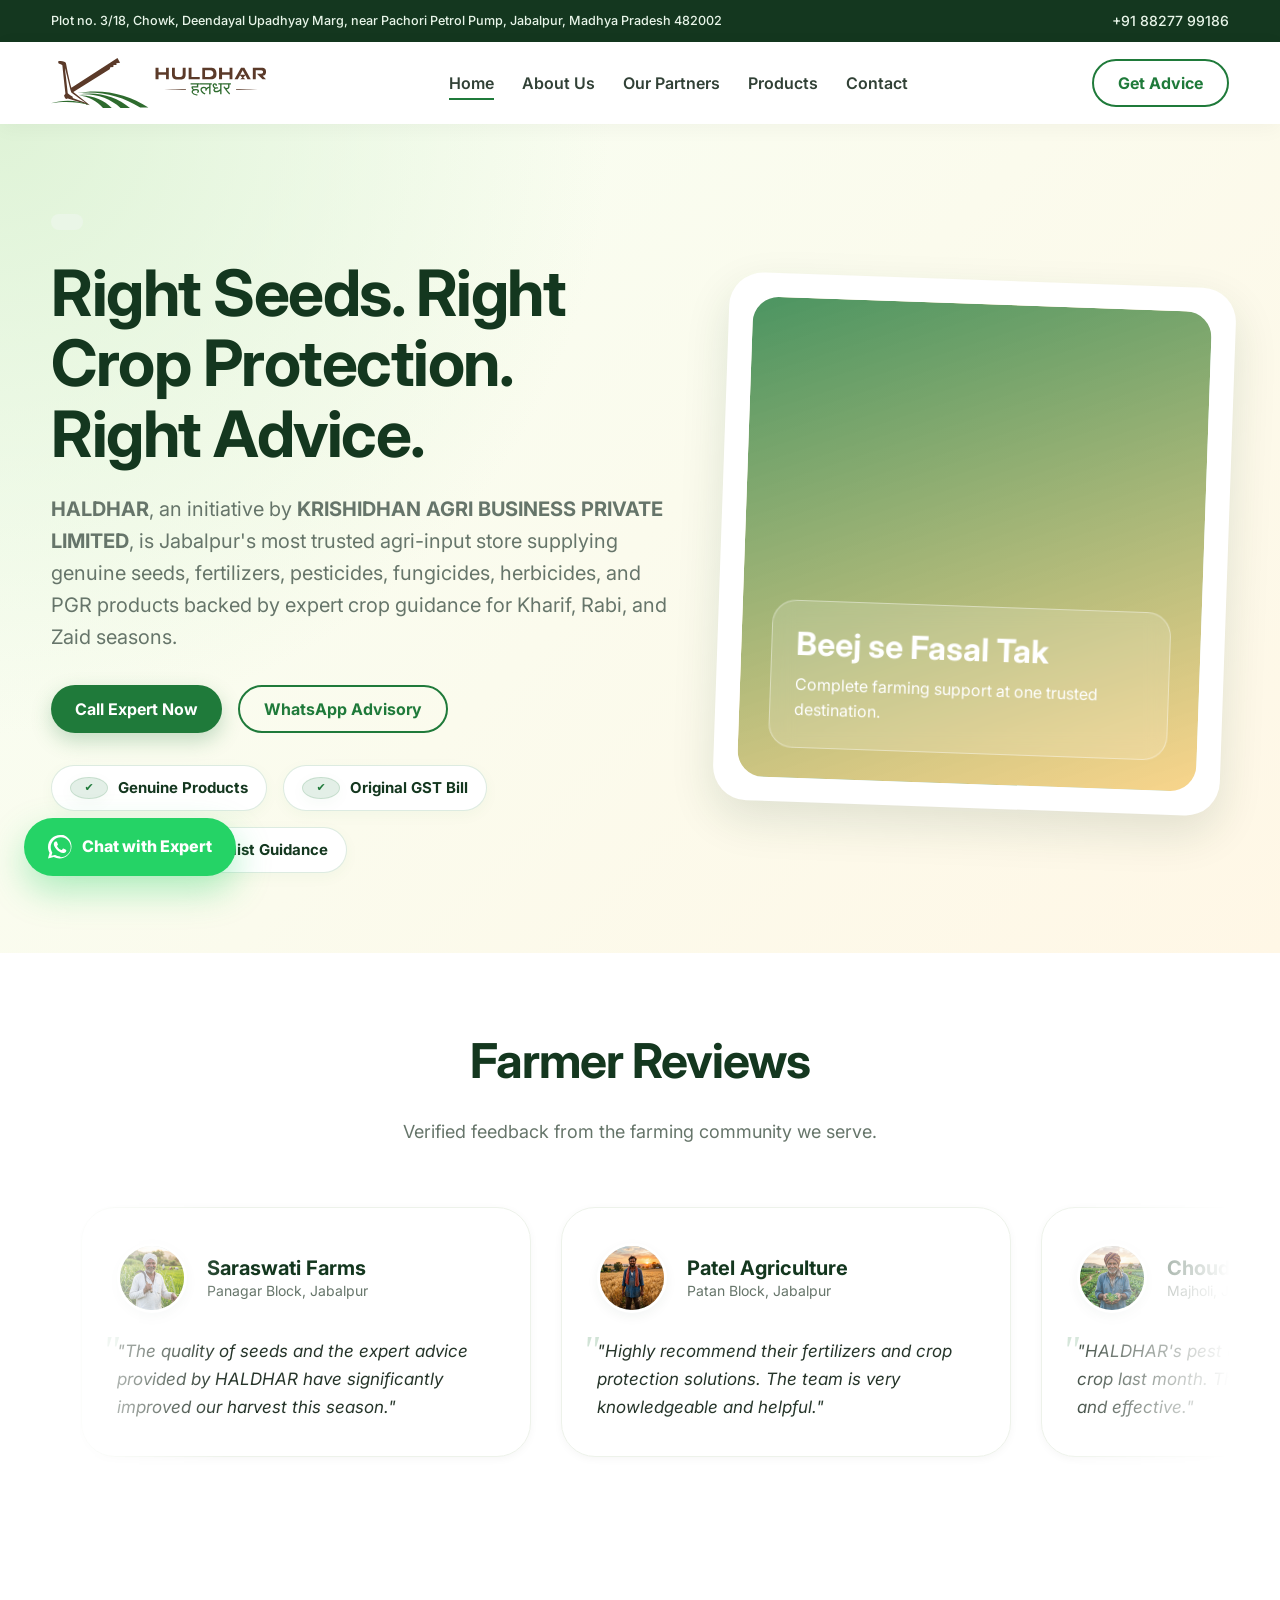
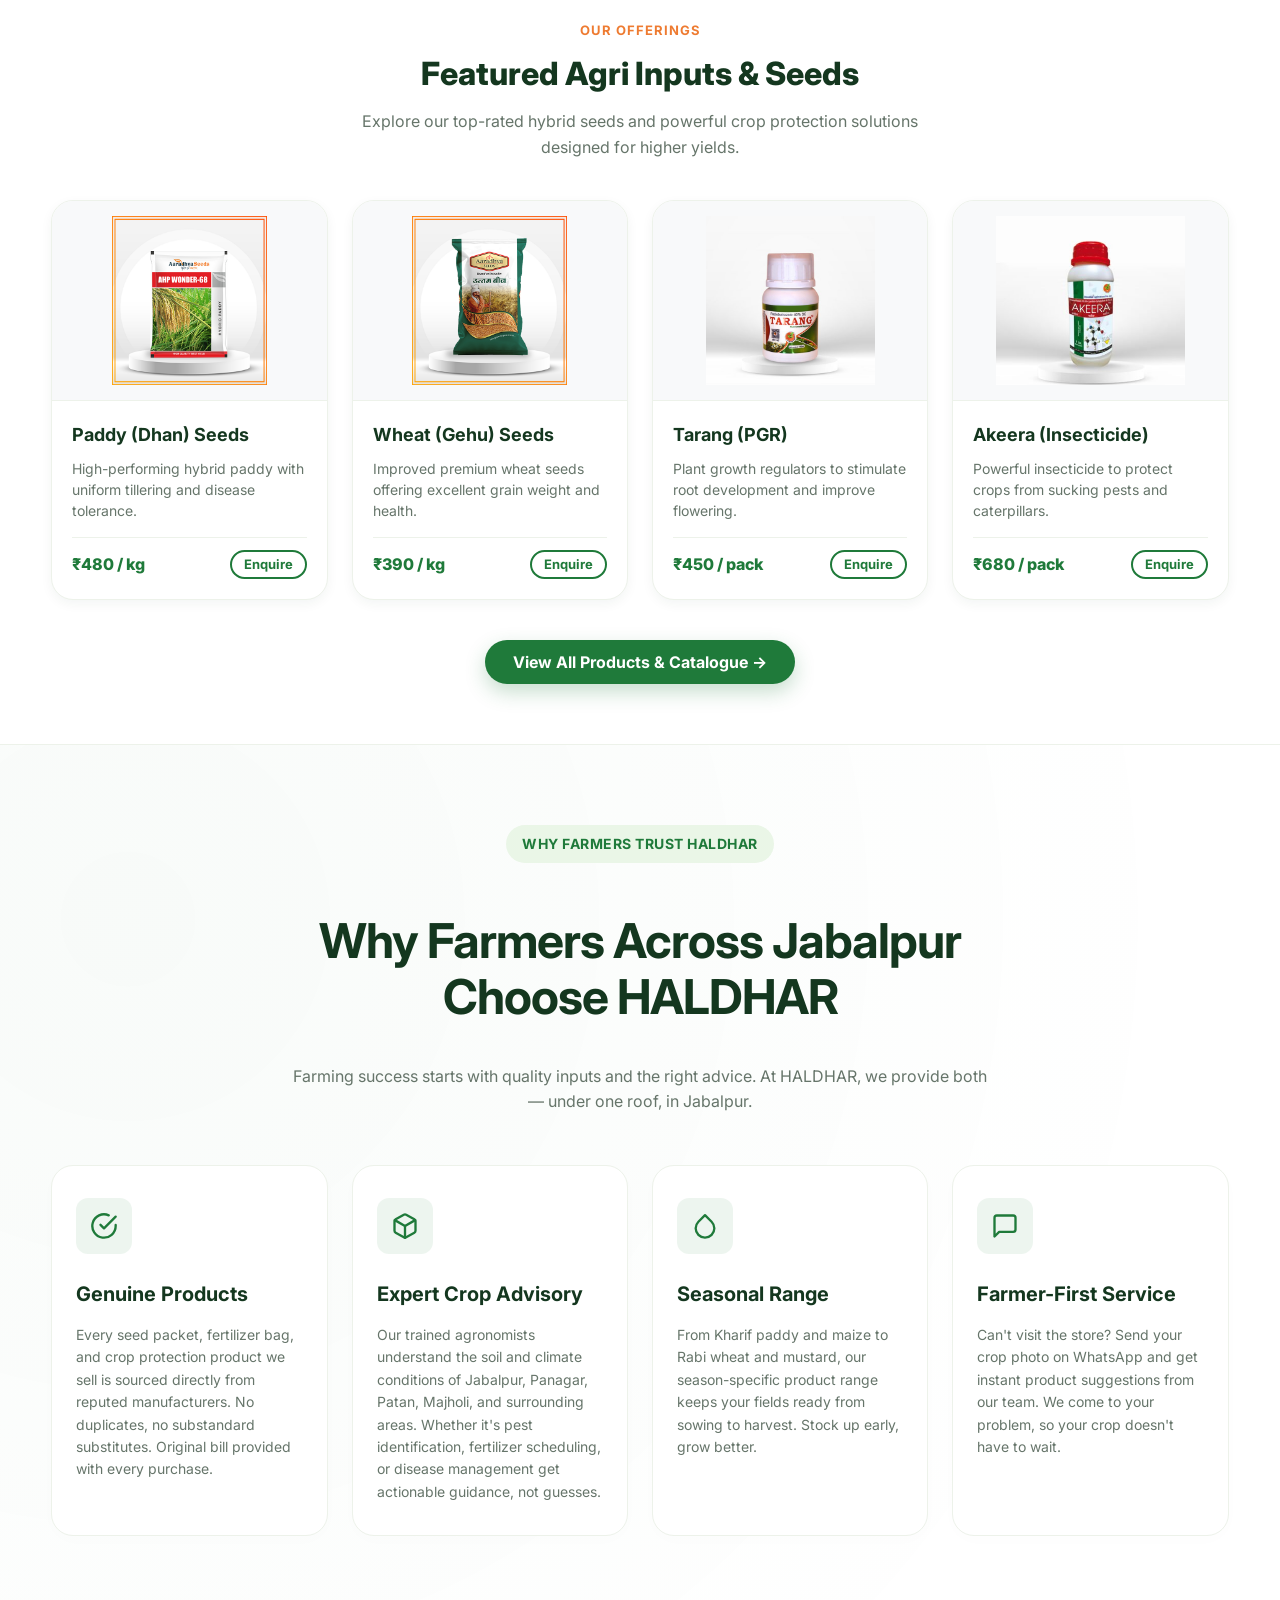
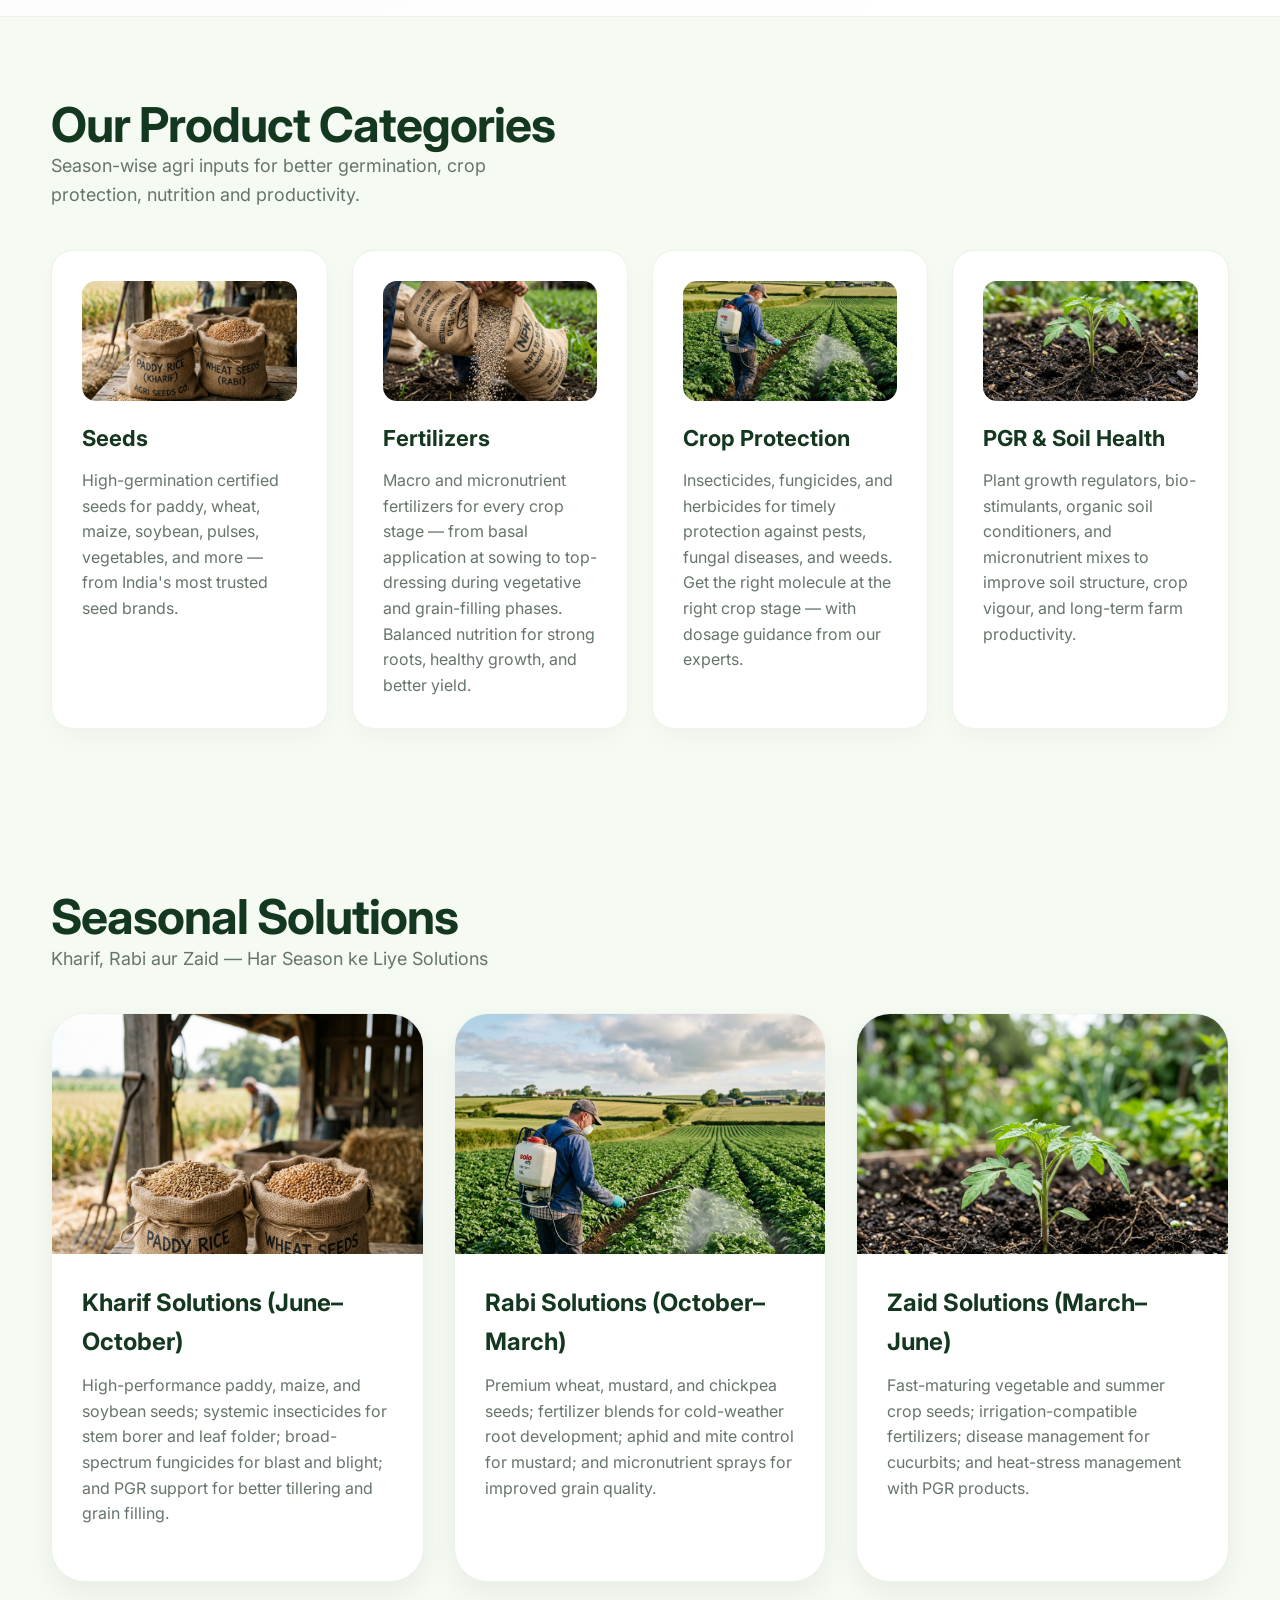
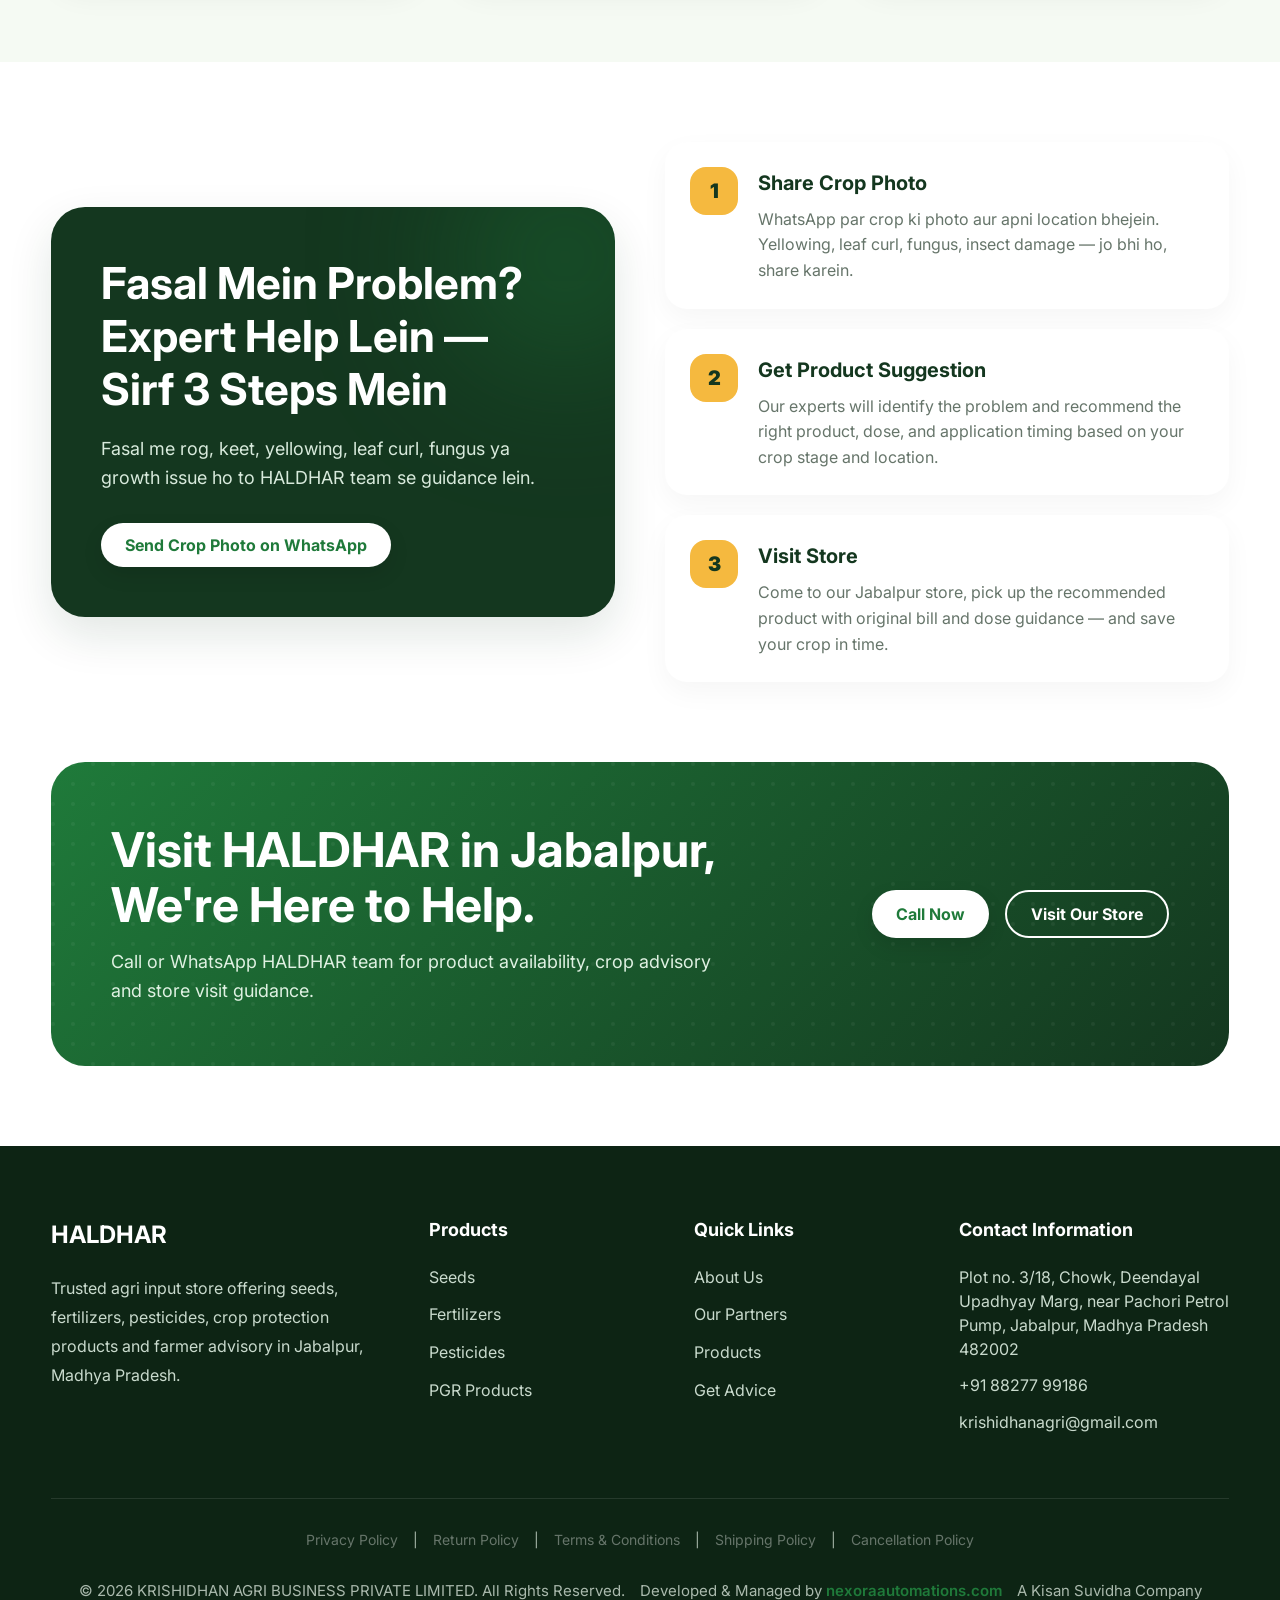
==== commit e0970f5b: "Remove badge text from hero section Removed the badge text for the agri input store." ====
--- a/index.html
+++ b/index.html
@@ -100,7 +100,7 @@
     <section class="hero">
       <div class="container hero-grid">
         <div>
-          <div class="badge">Trusted Agri Input Store in Jabalpur</div>
+          <div class="badge"></div>
           <h1>Right Seeds. Right Crop Protection. Right Advice.</h1>
           <p class="lead"><strong>HALDHAR</strong>, an initiative by <strong>KRISHIDHAN AGRI BUSINESS PRIVATE LIMITED</strong>, is Jabalpur's most trusted agri-input store supplying
             genuine seeds, fertilizers, pesticides, fungicides, herbicides, and PGR products backed by expert crop
@@ -696,4 +696,4 @@
 
 </body>
 
-</html>+</html>
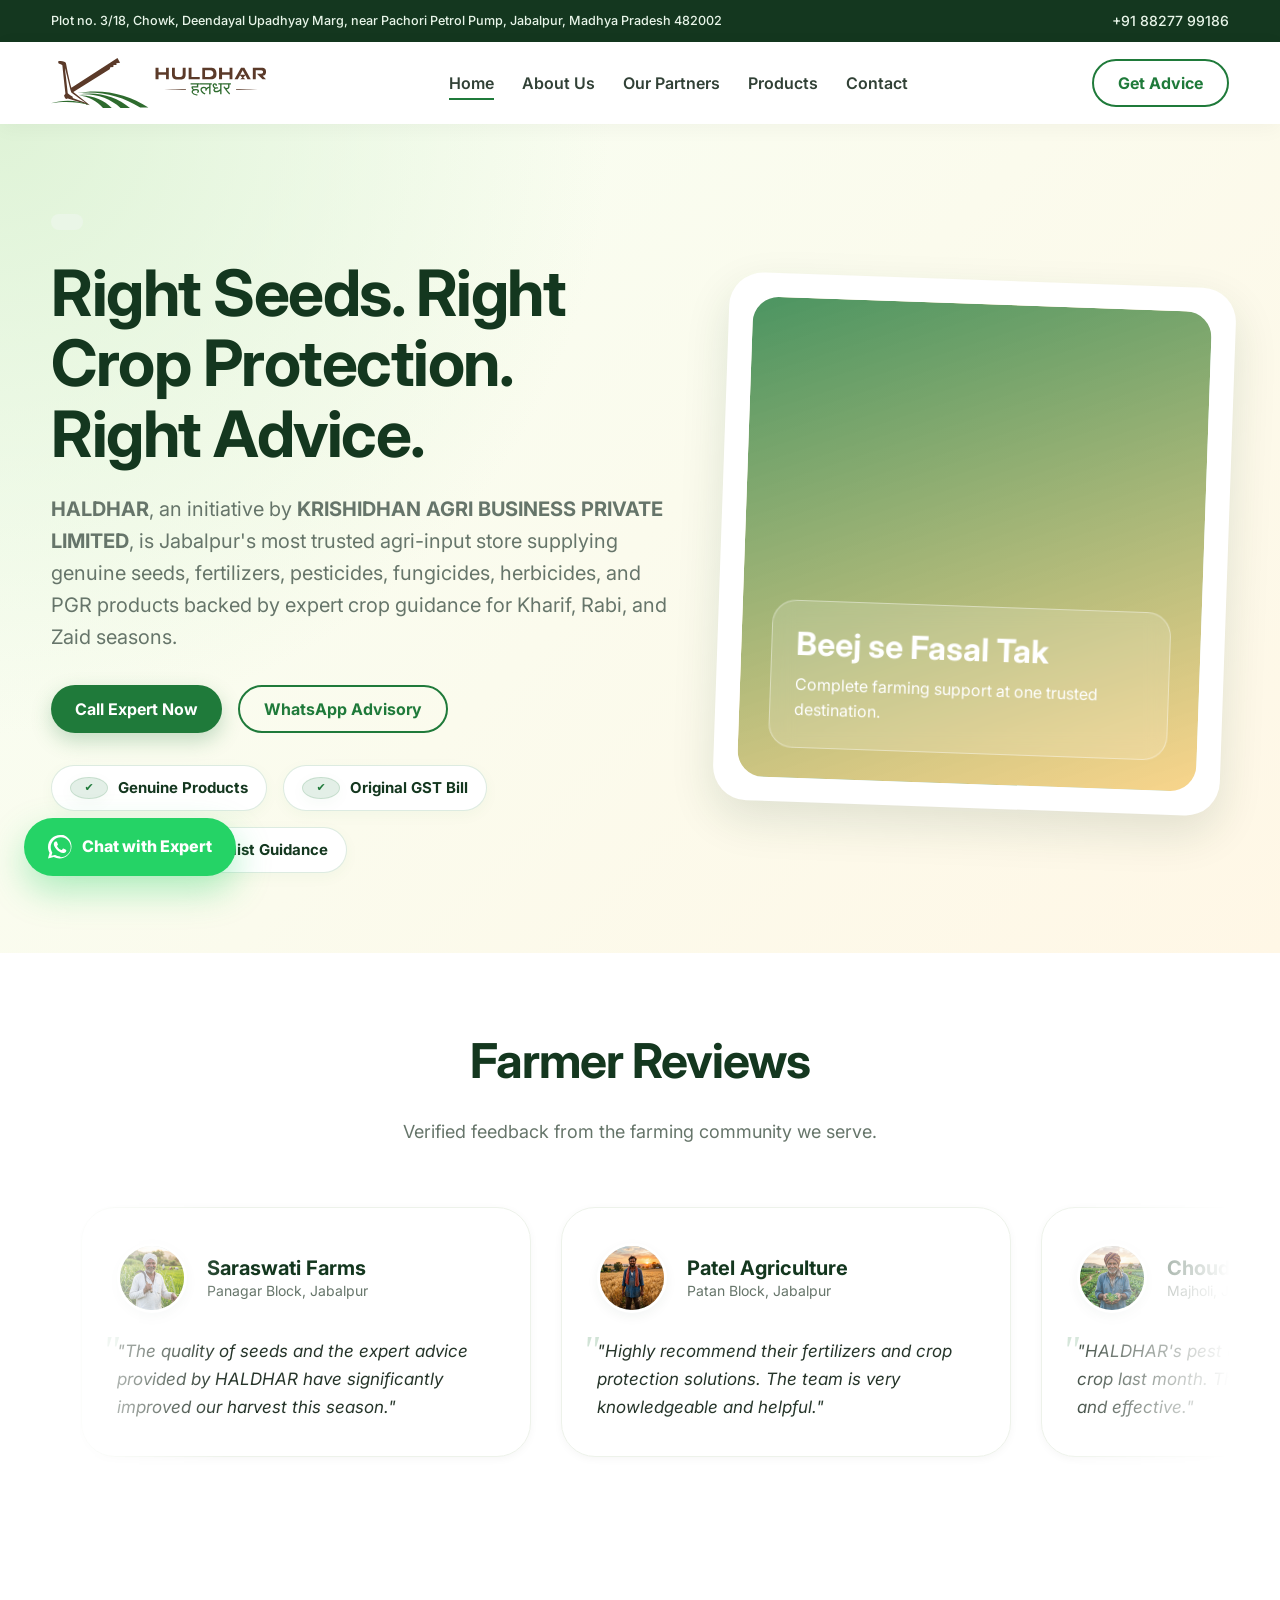
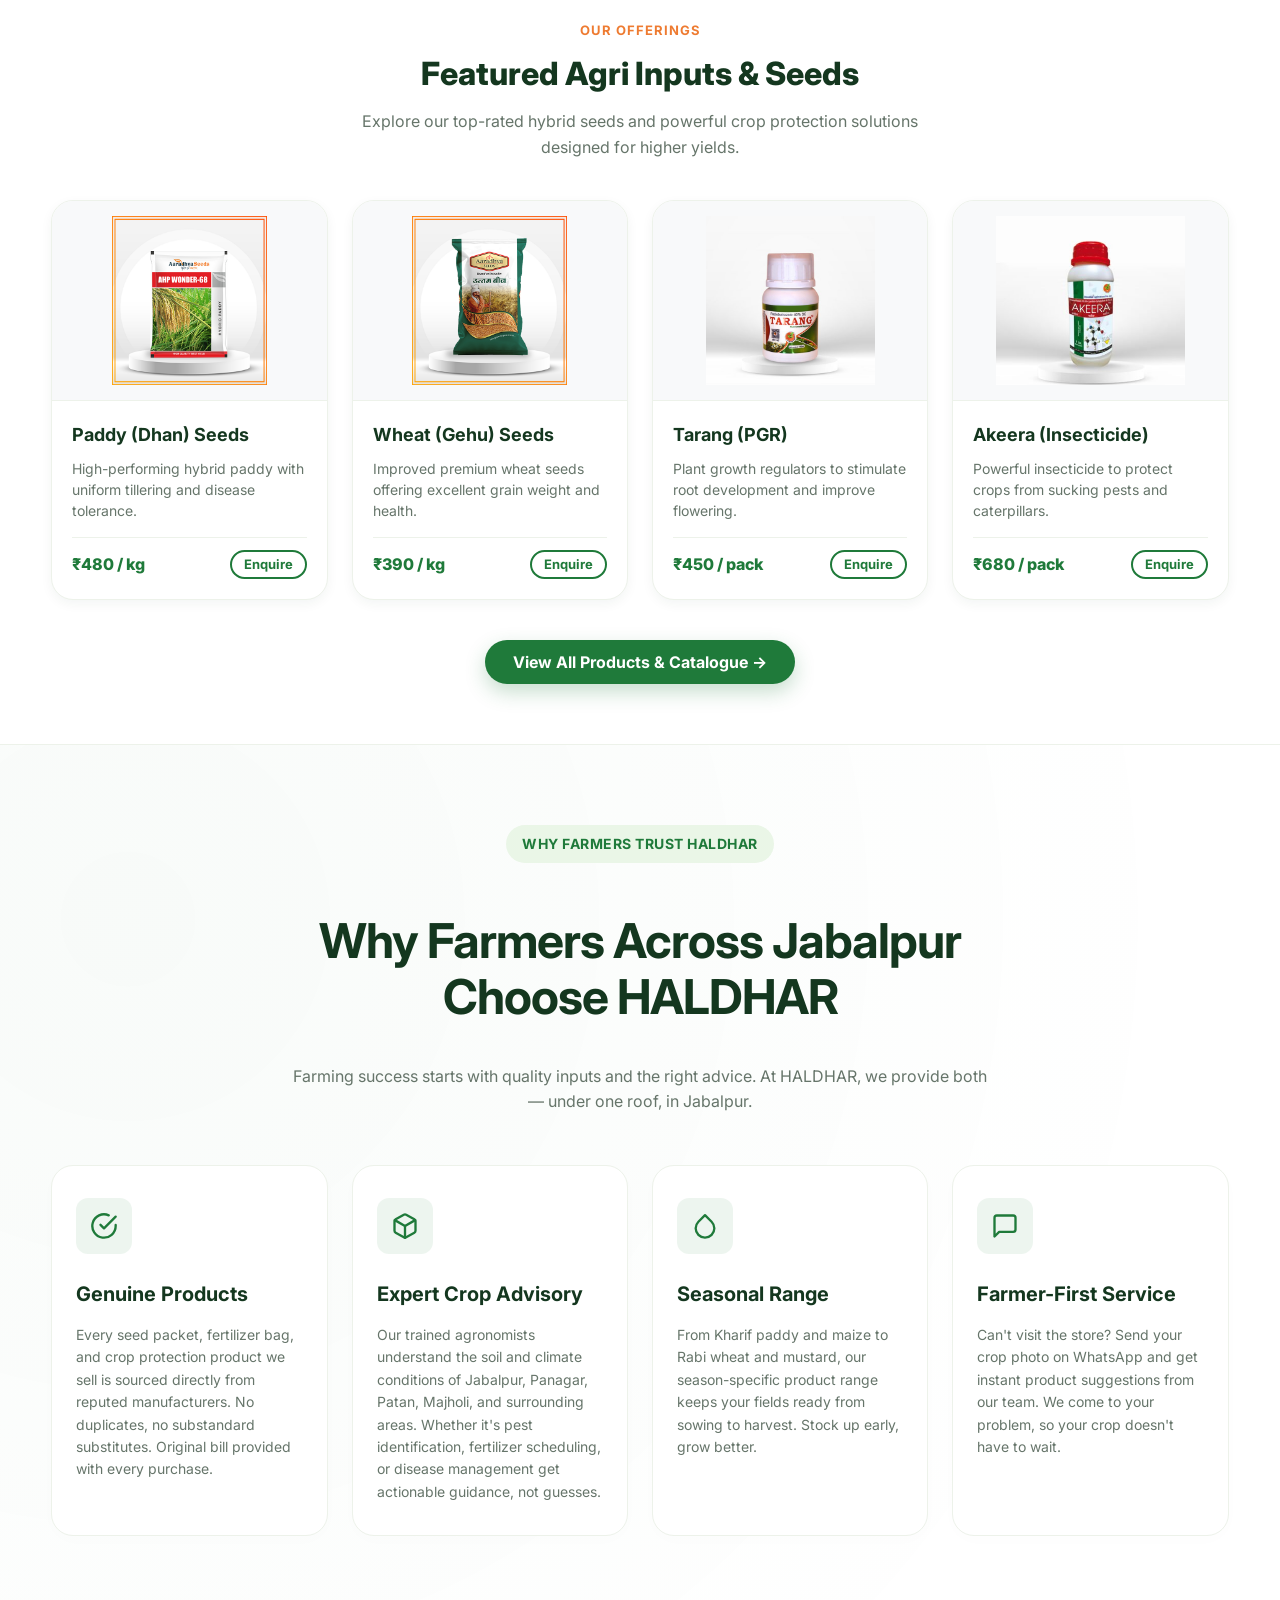
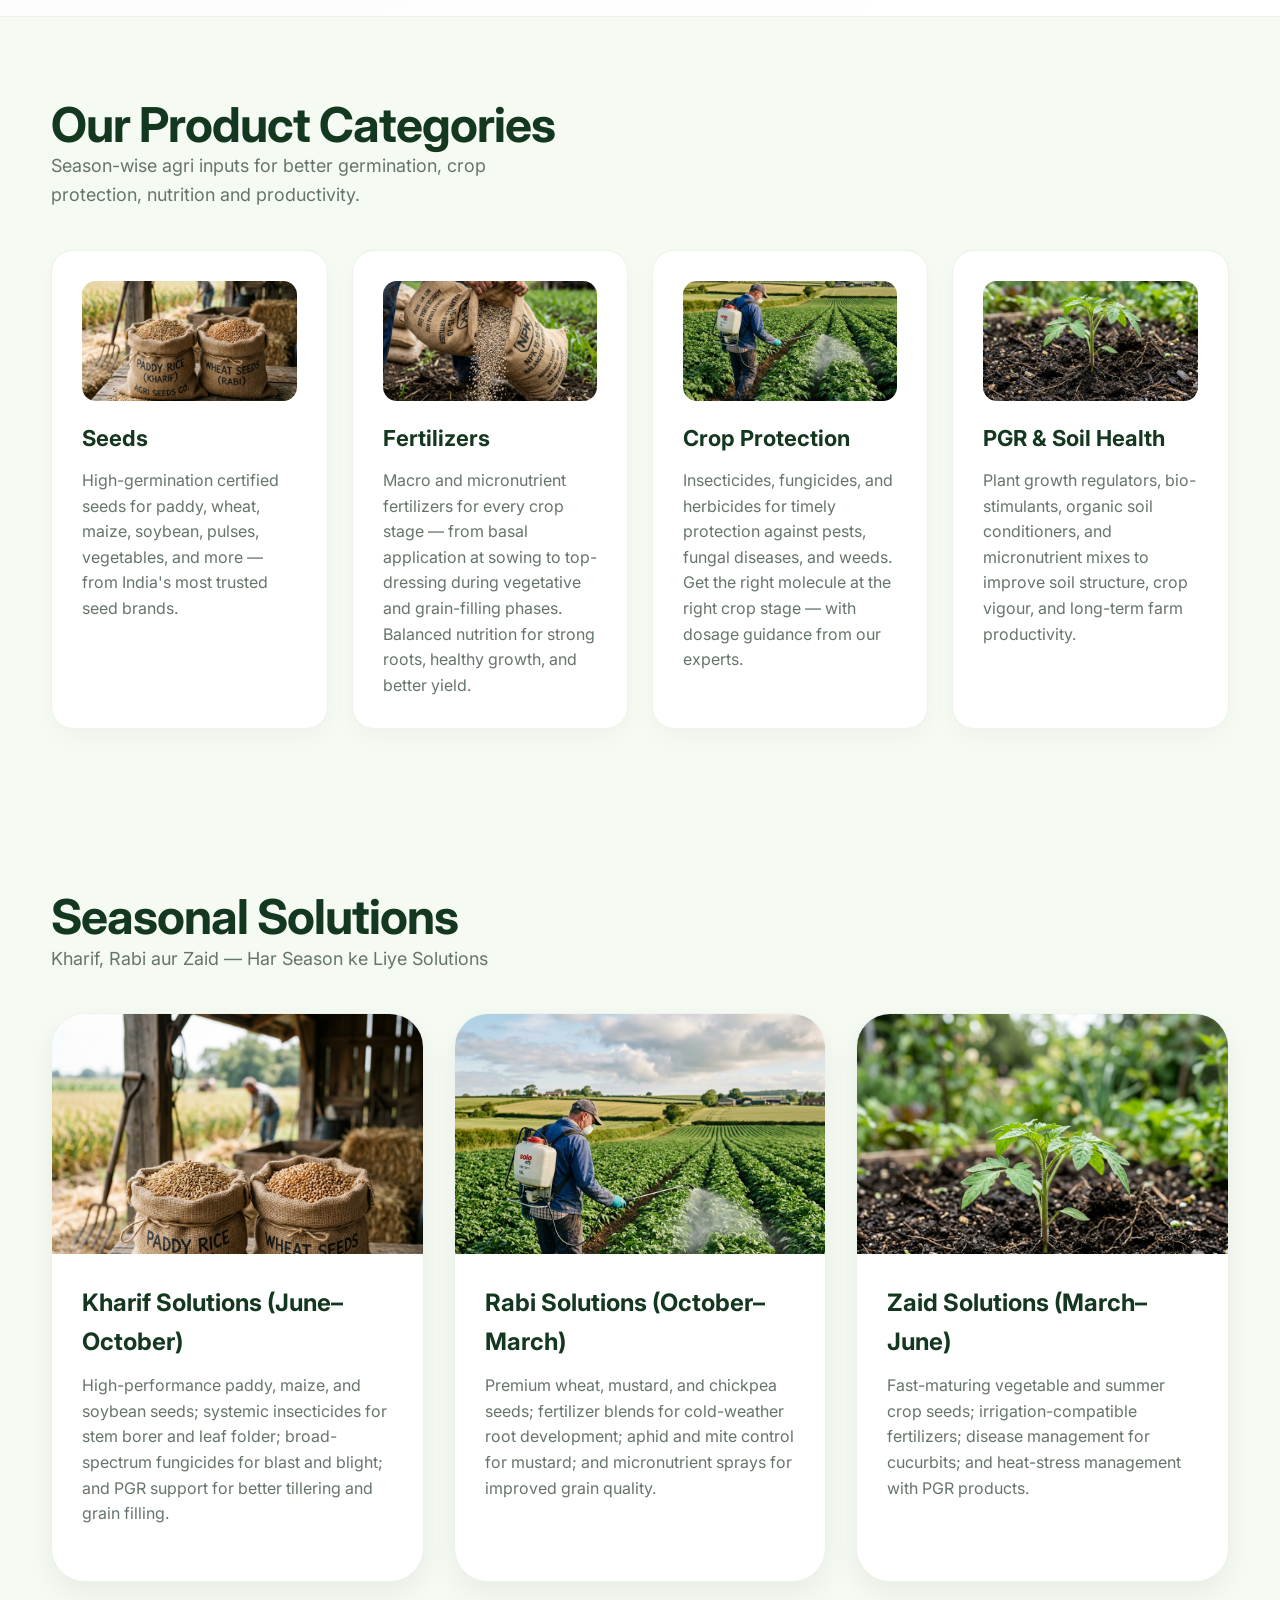
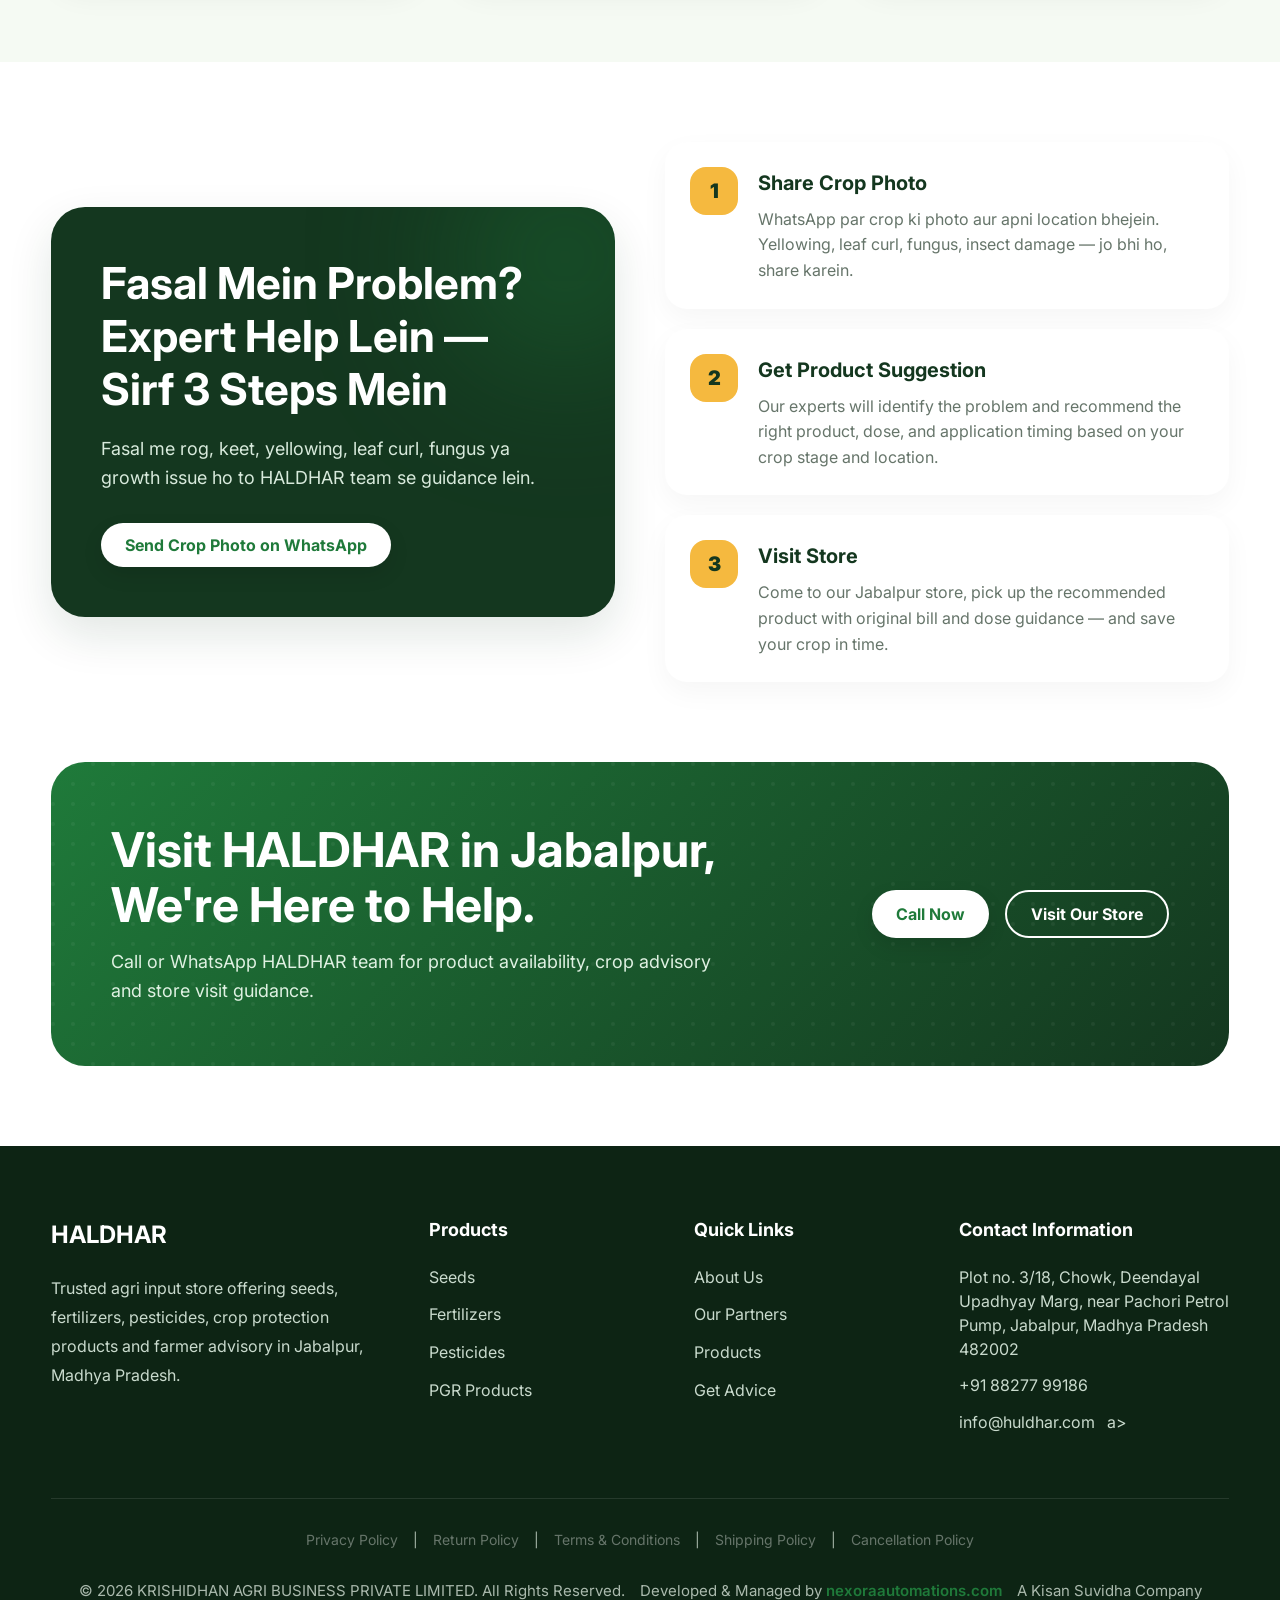
==== commit a5a39c9e: "Update email contact in footer section" ====
--- a/index.html
+++ b/index.html
@@ -608,7 +608,7 @@
             <li class="footer-numbers">
               <a href="tel:+918827799186">+91 88277 99186</a>
             </li>
-            <li><a href="mailto:krishidhanagri@gmail.com">krishidhanagri@gmail.com</a></li>
+            <li><a href="mailto:info@huldhar.com">info@huldhar.com</a>a></li>
           </ul>
         </div>
       </div>
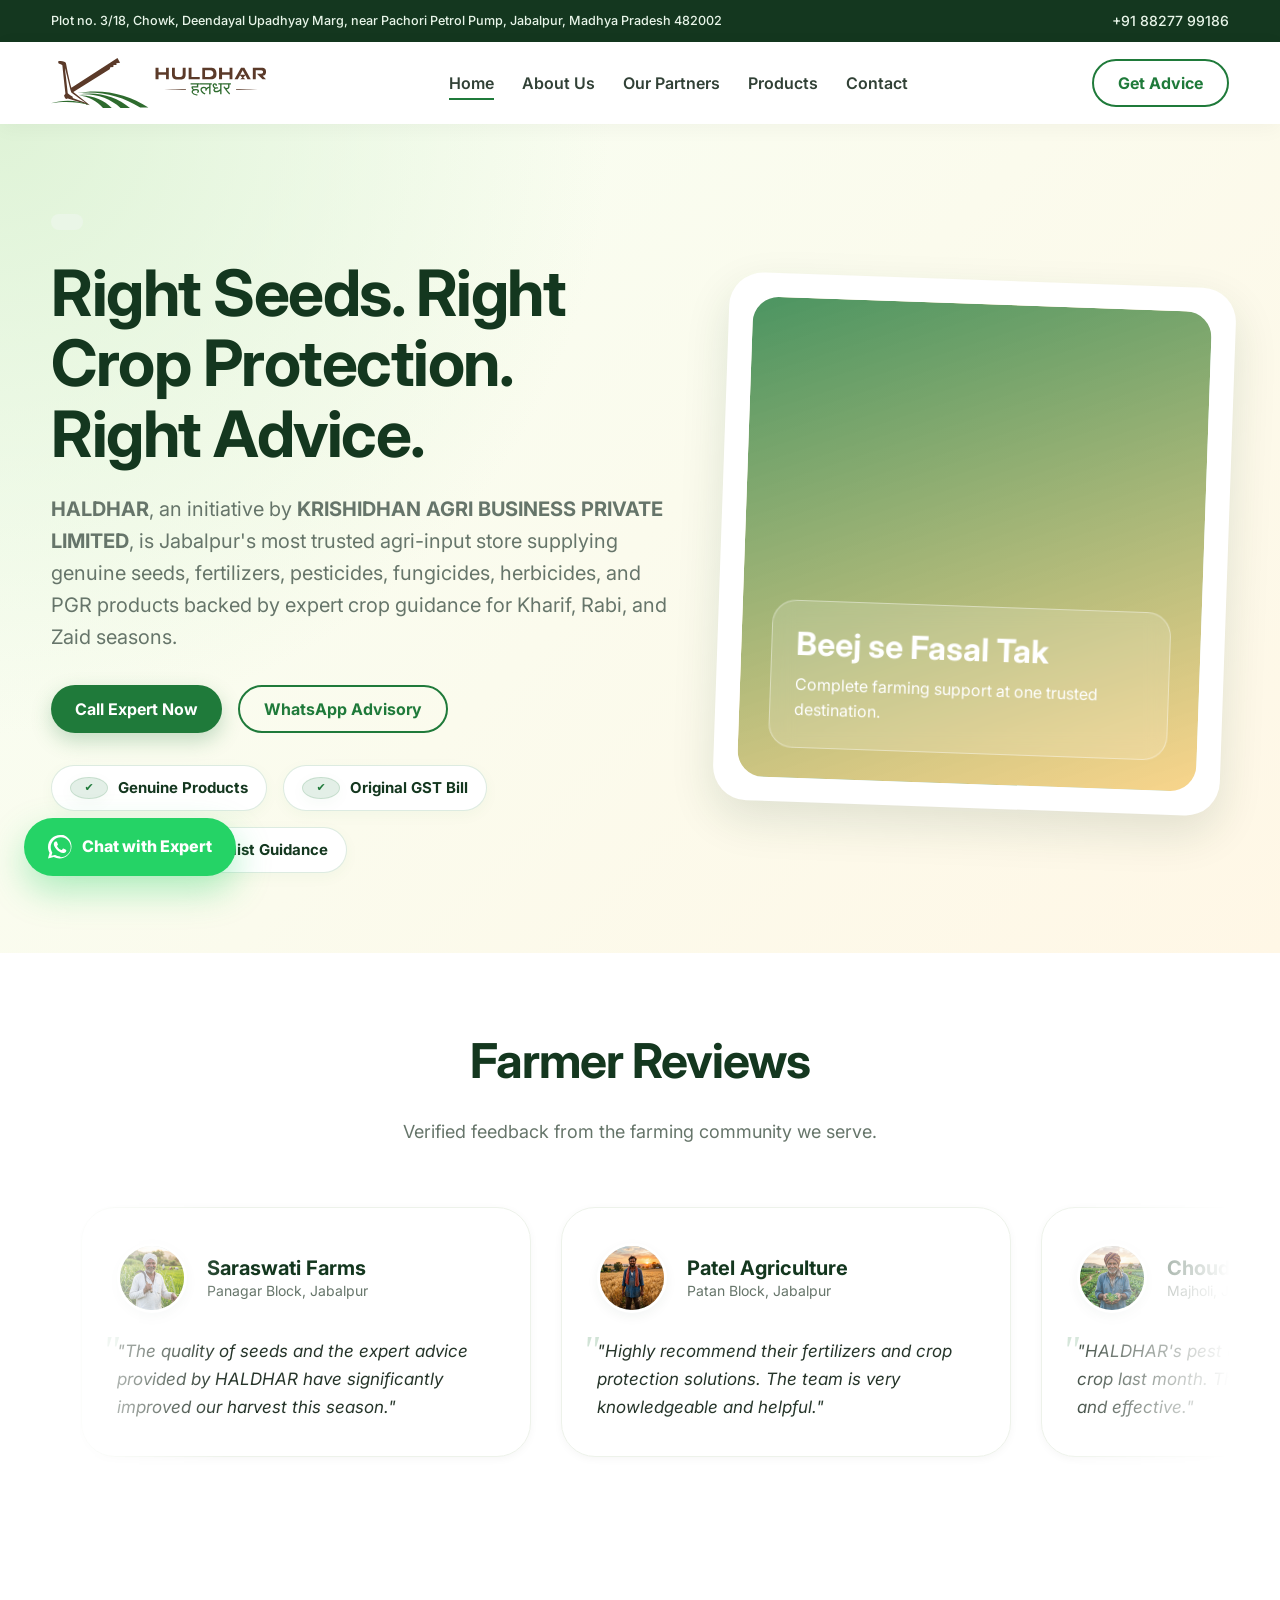
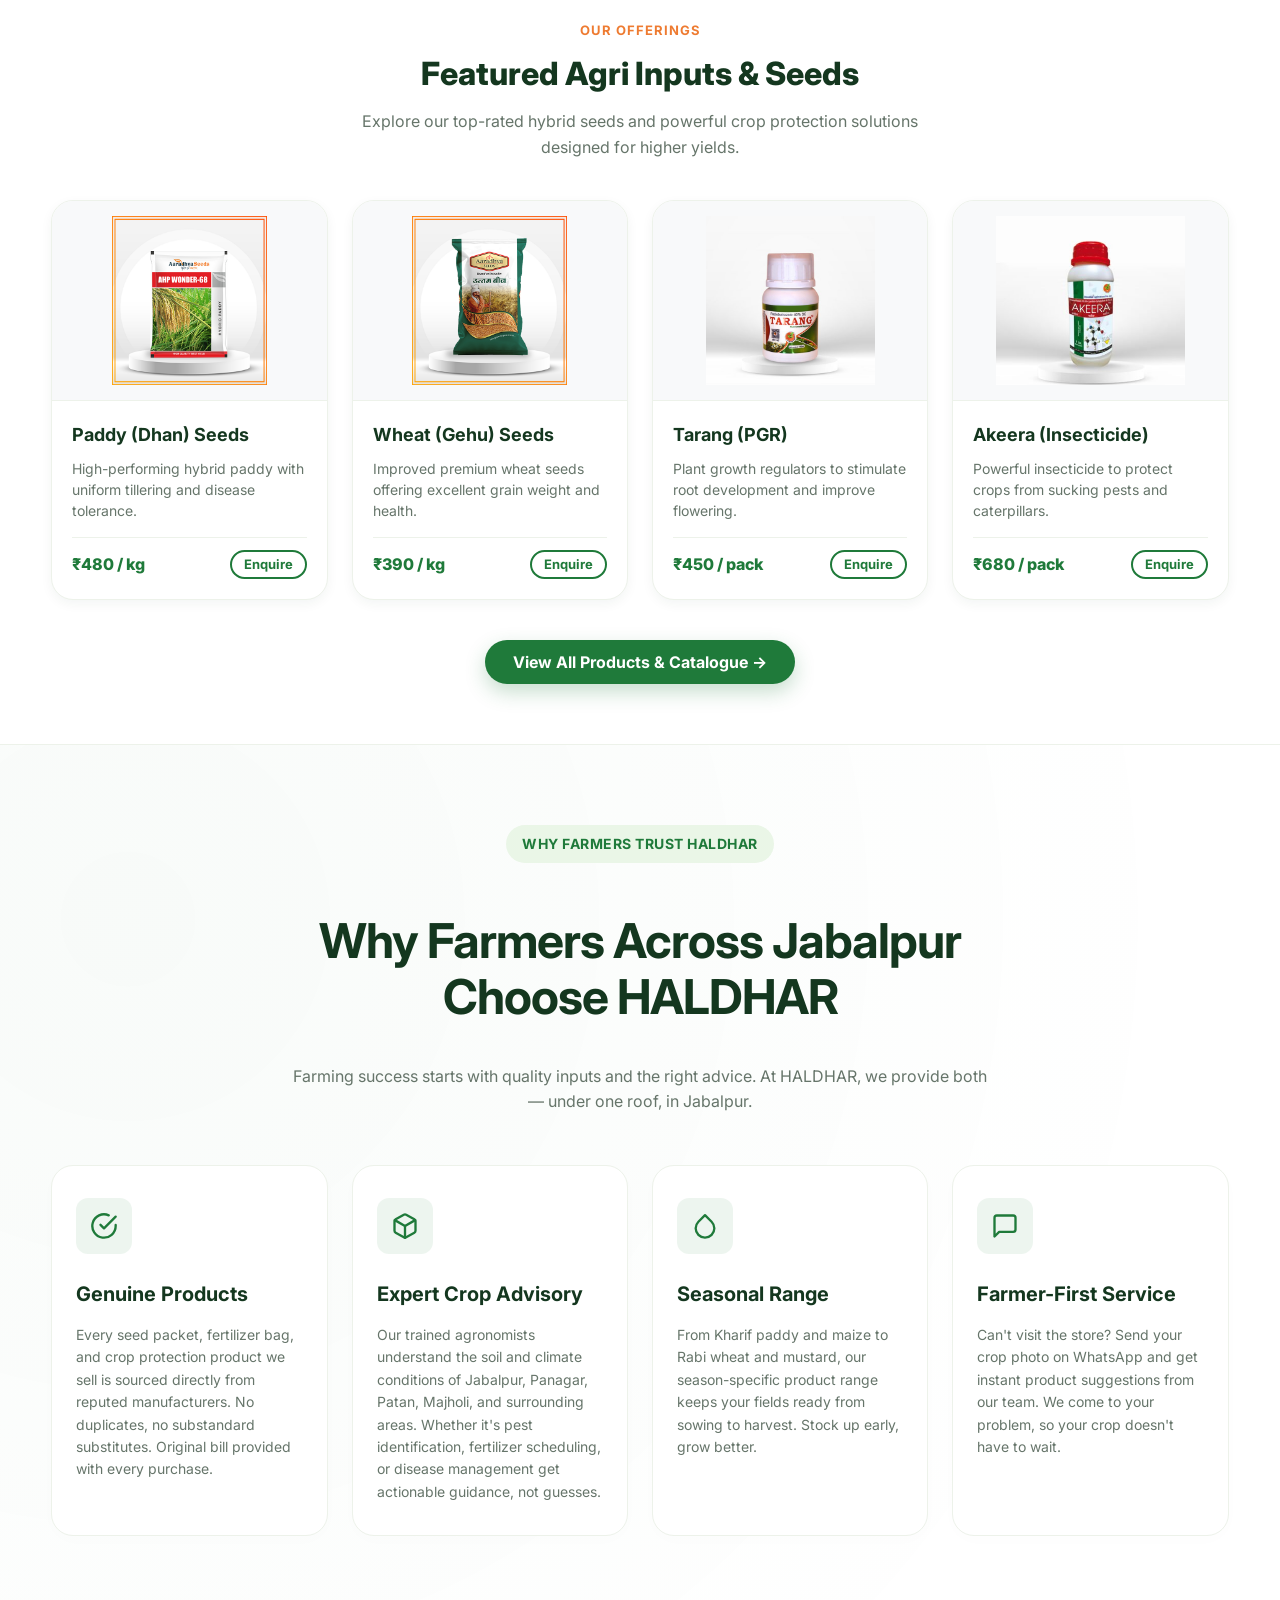
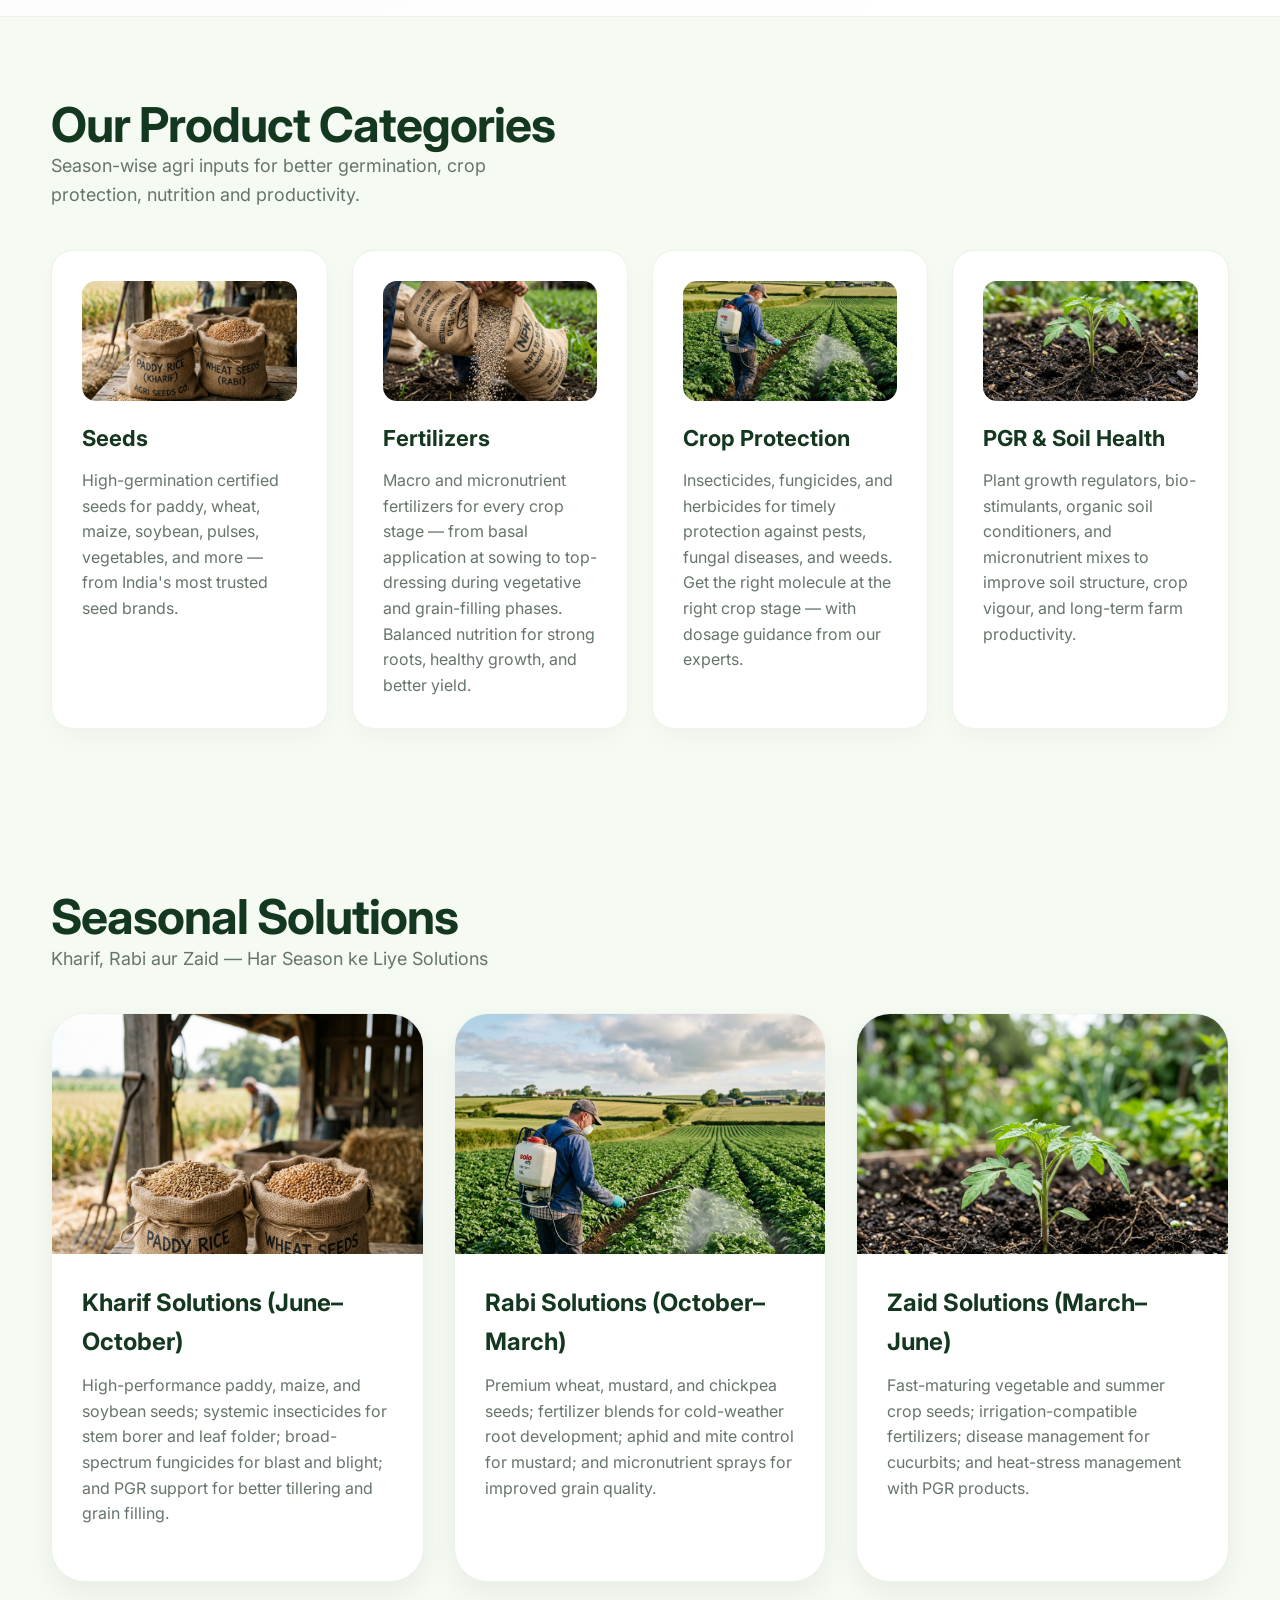
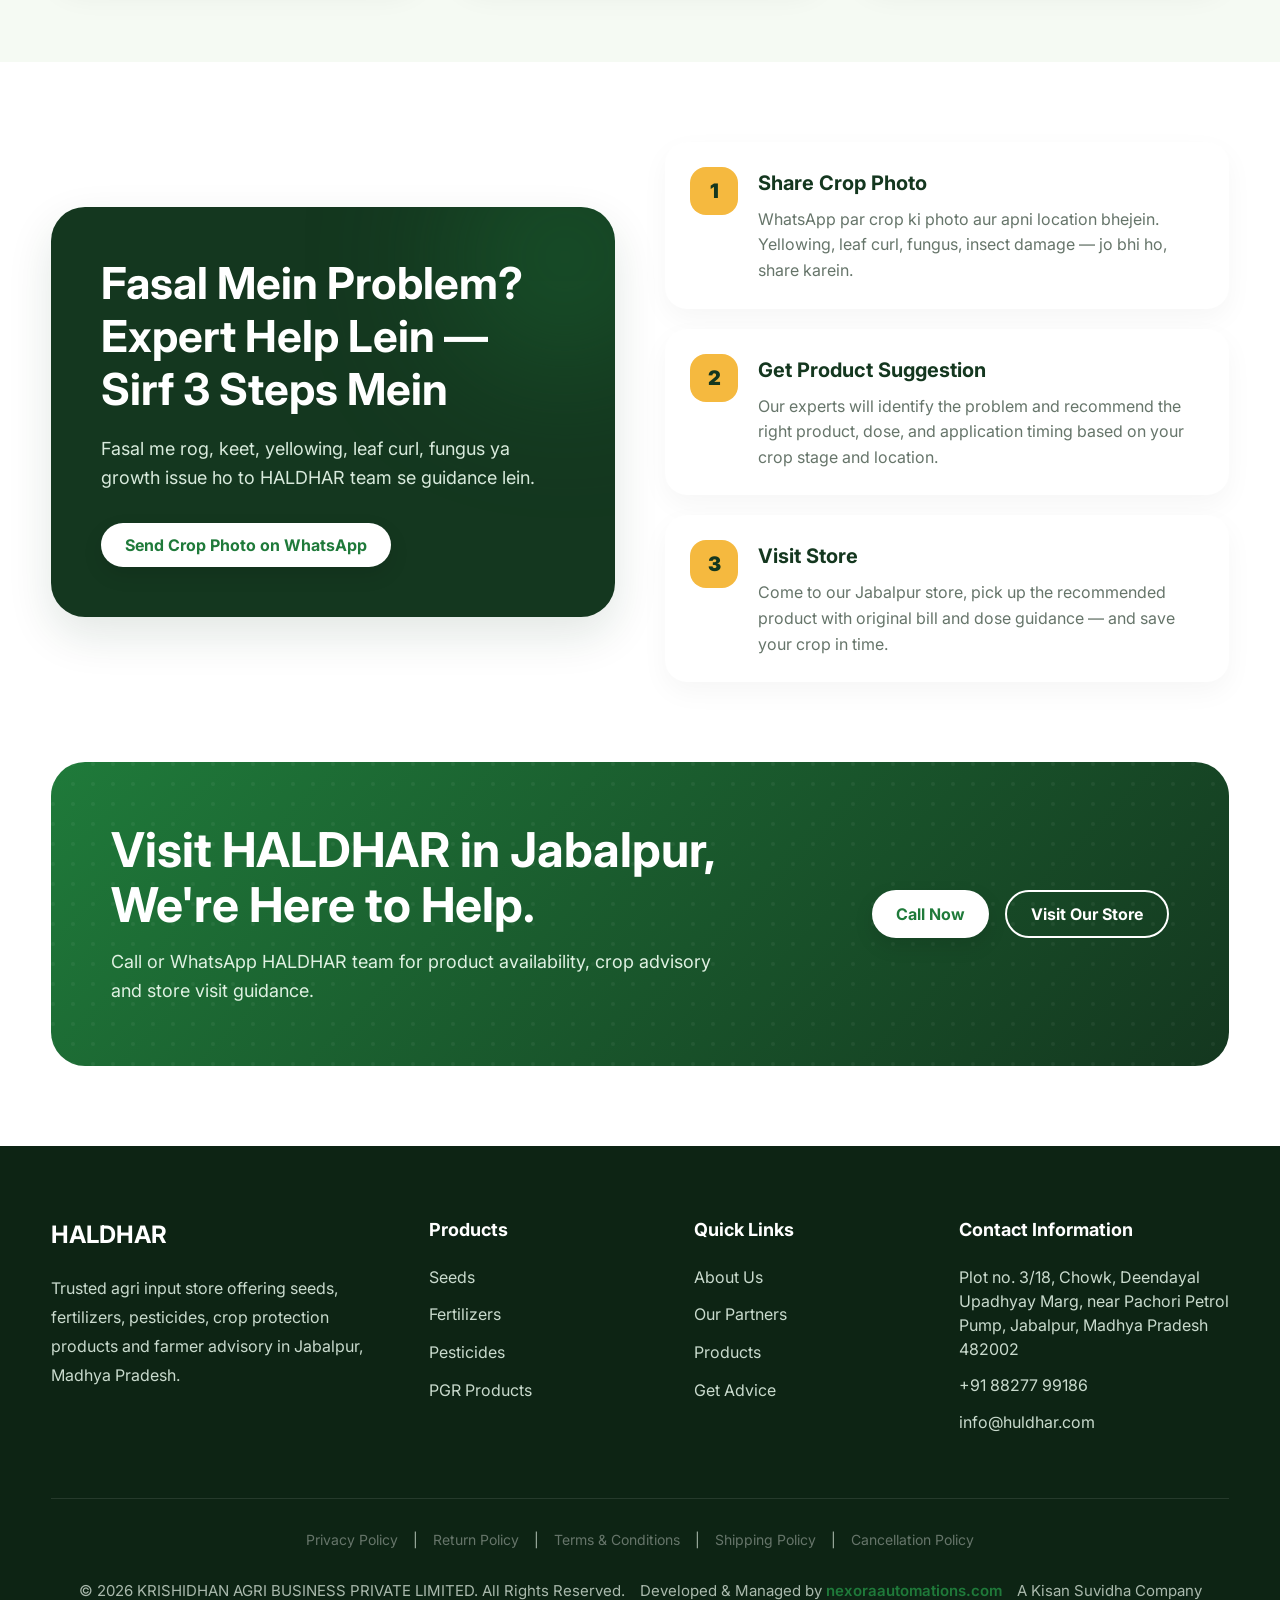
==== commit c0930ca5: "Update index.html" ====
--- a/index.html
+++ b/index.html
@@ -608,7 +608,7 @@
             <li class="footer-numbers">
               <a href="tel:+918827799186">+91 88277 99186</a>
             </li>
-            <li><a href="mailto:info@huldhar.com">info@huldhar.com</a>a></li>
+            <li><a href="mailto:info@huldhar.com">info@huldhar.com</a></li>
           </ul>
         </div>
       </div>
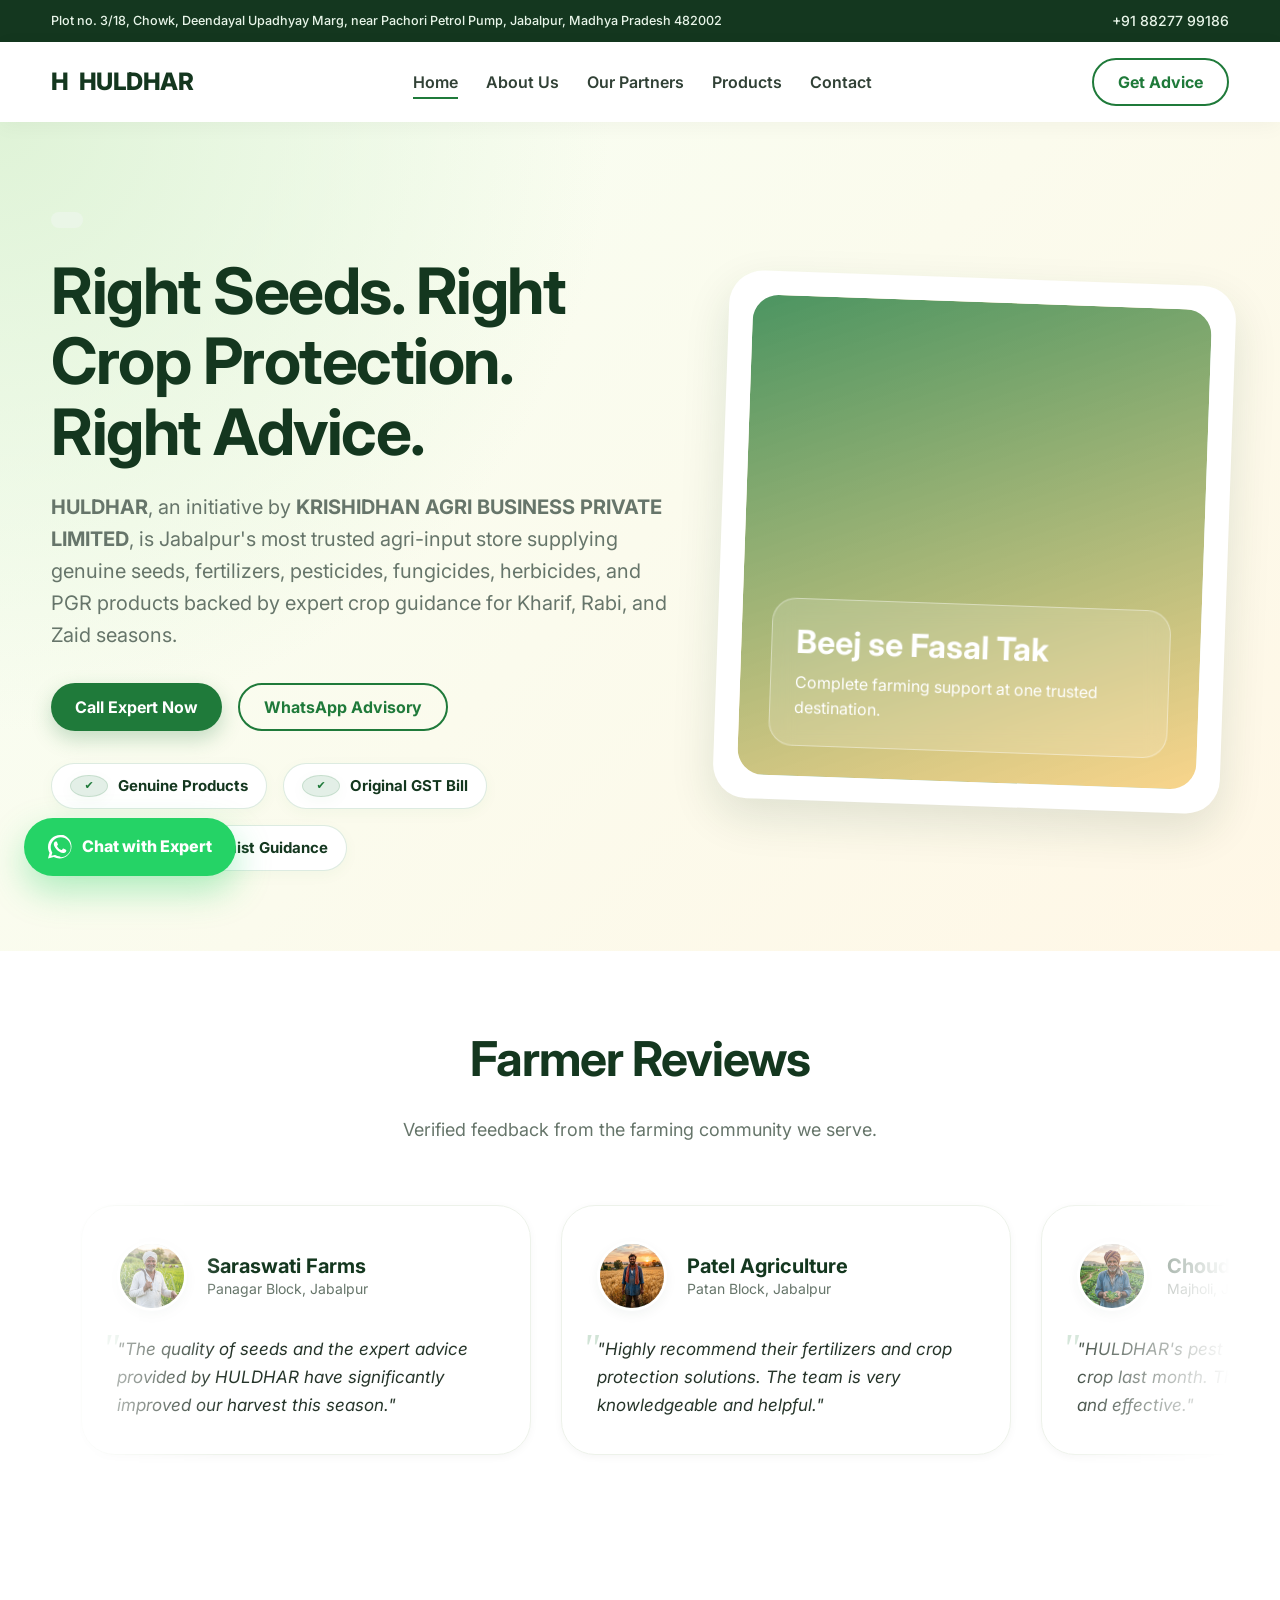
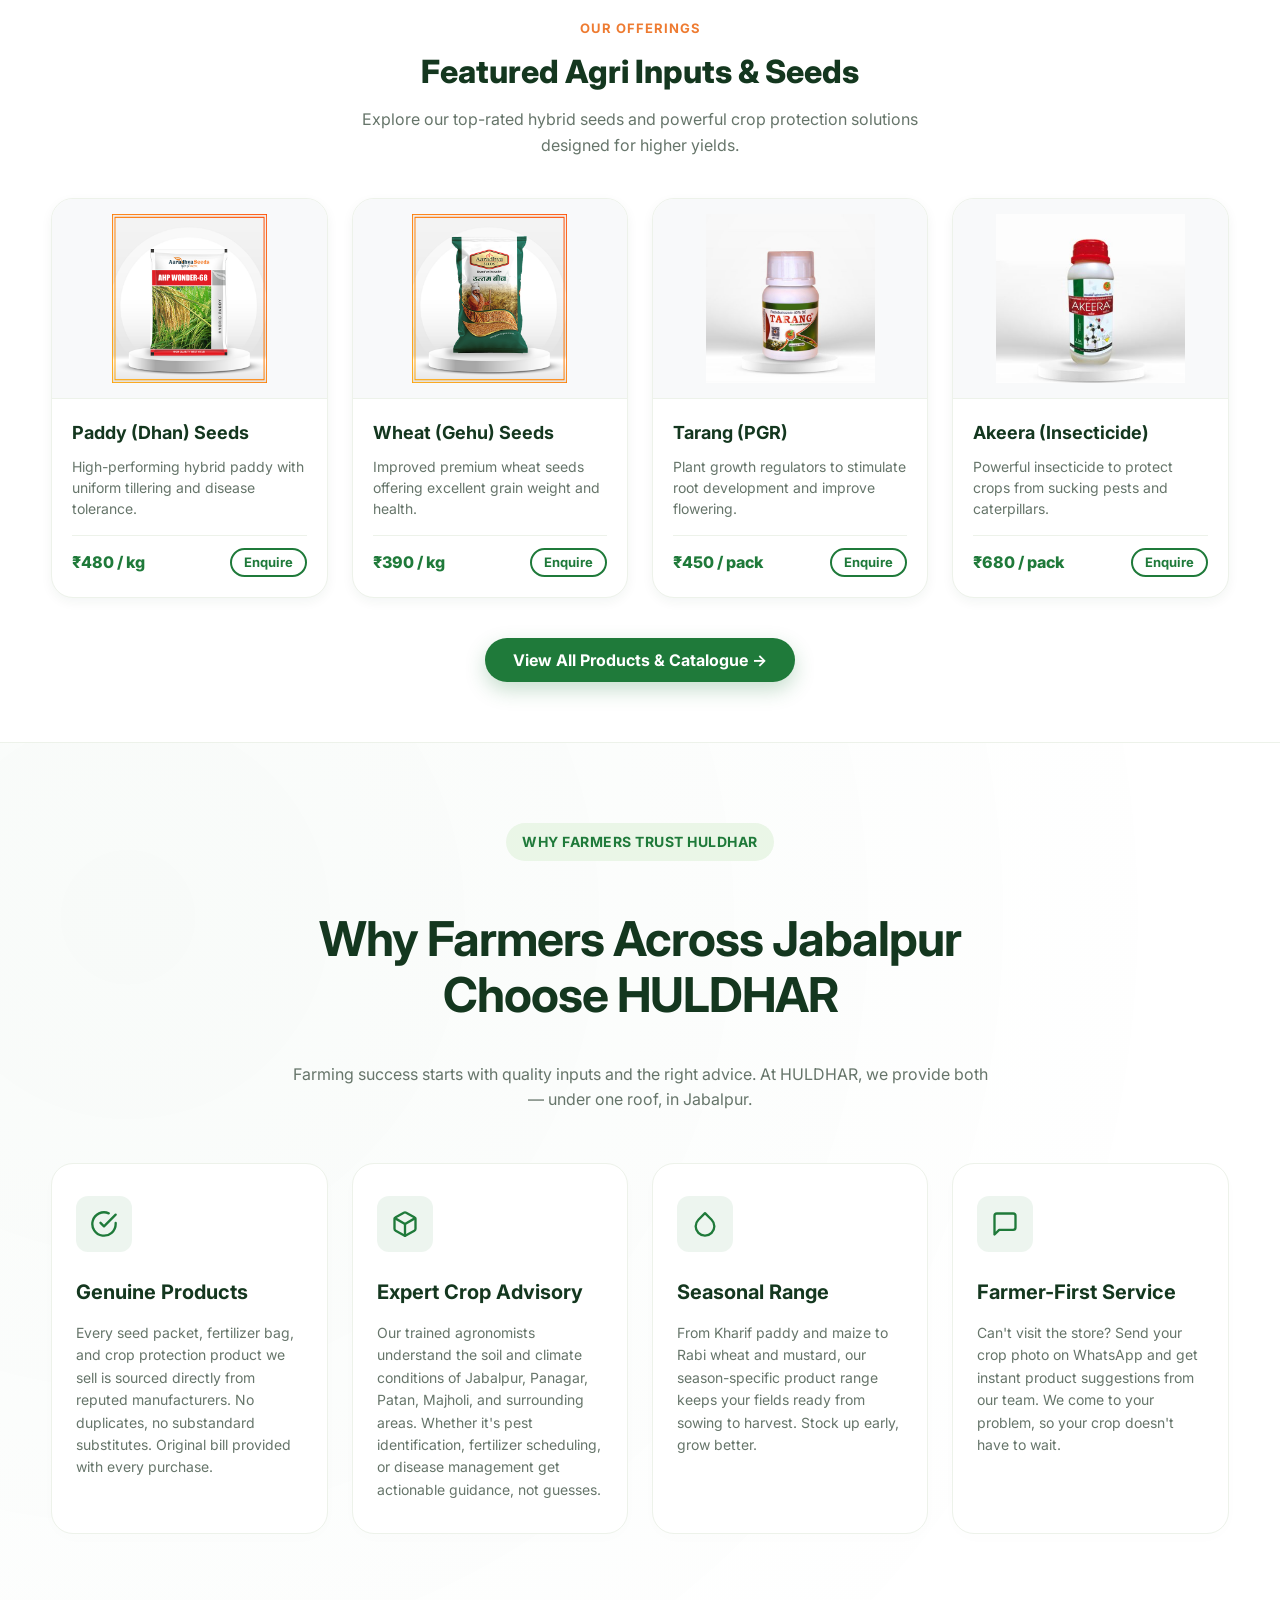
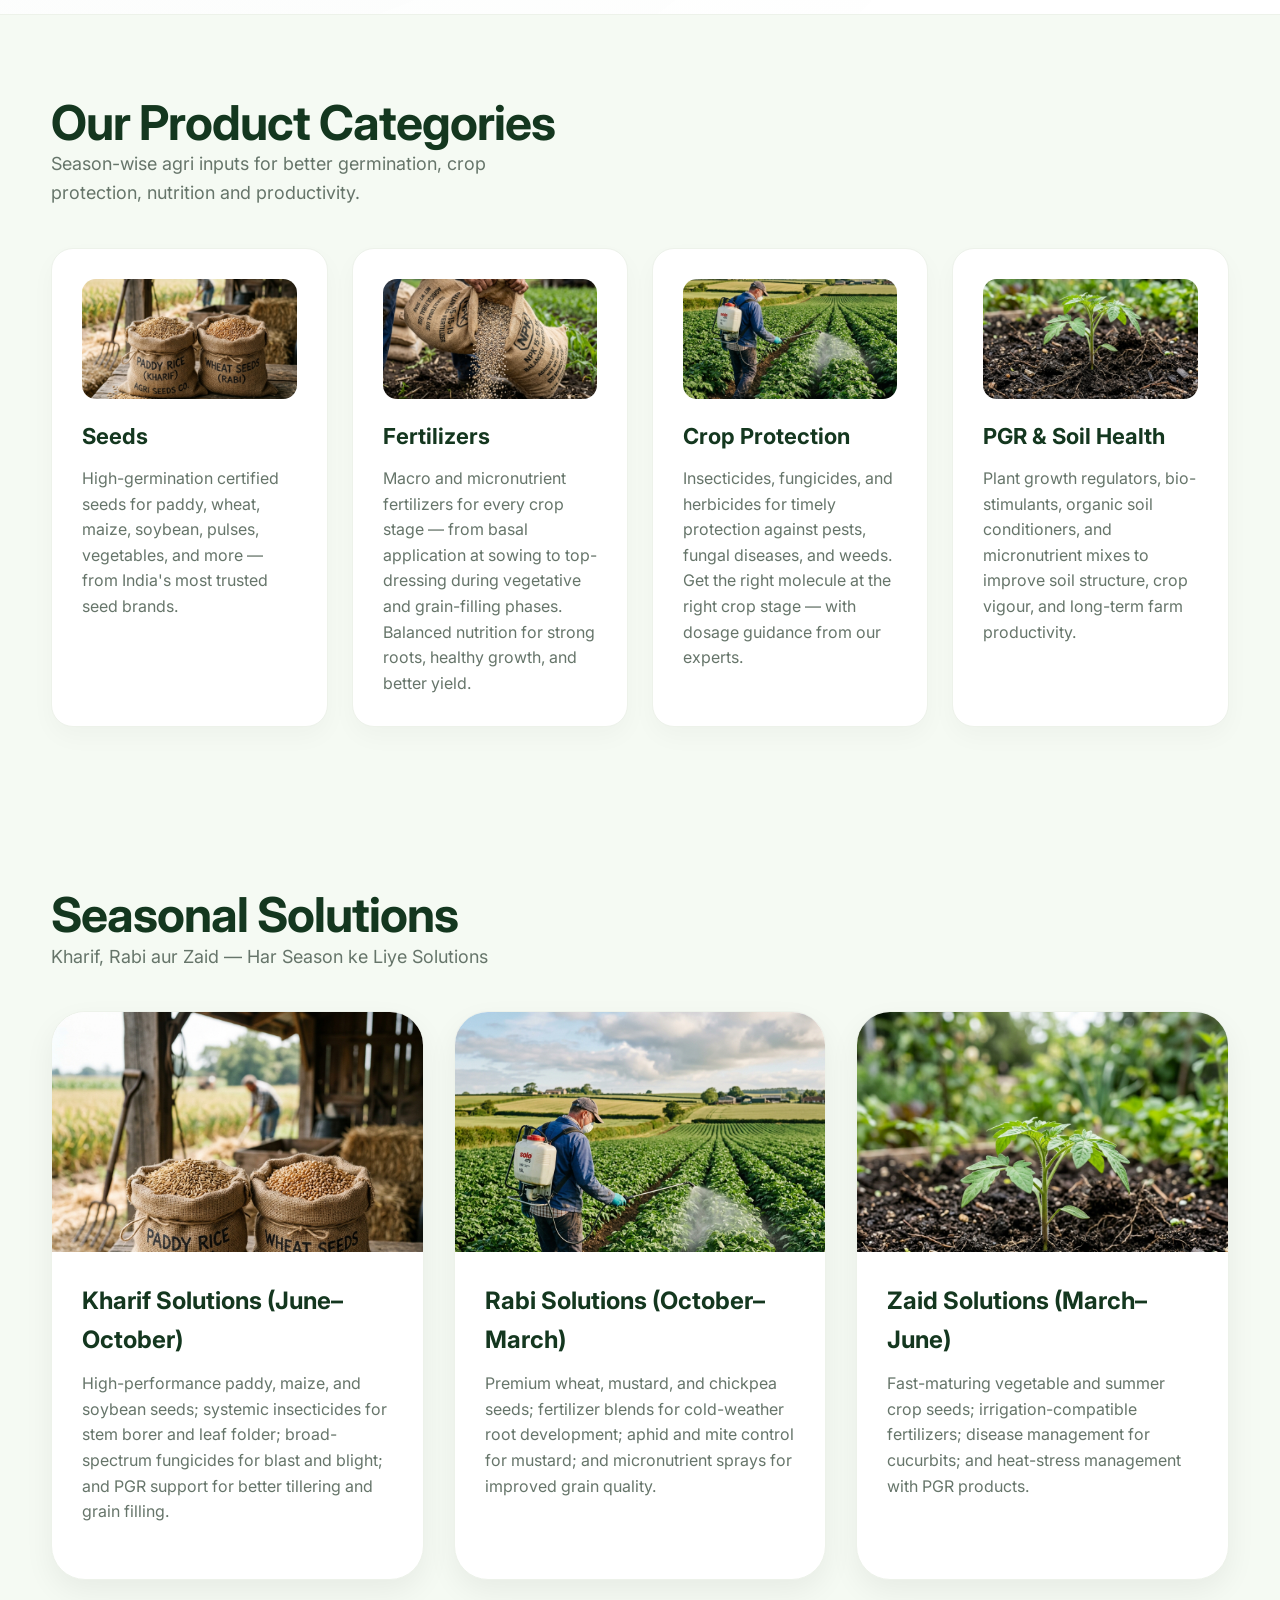
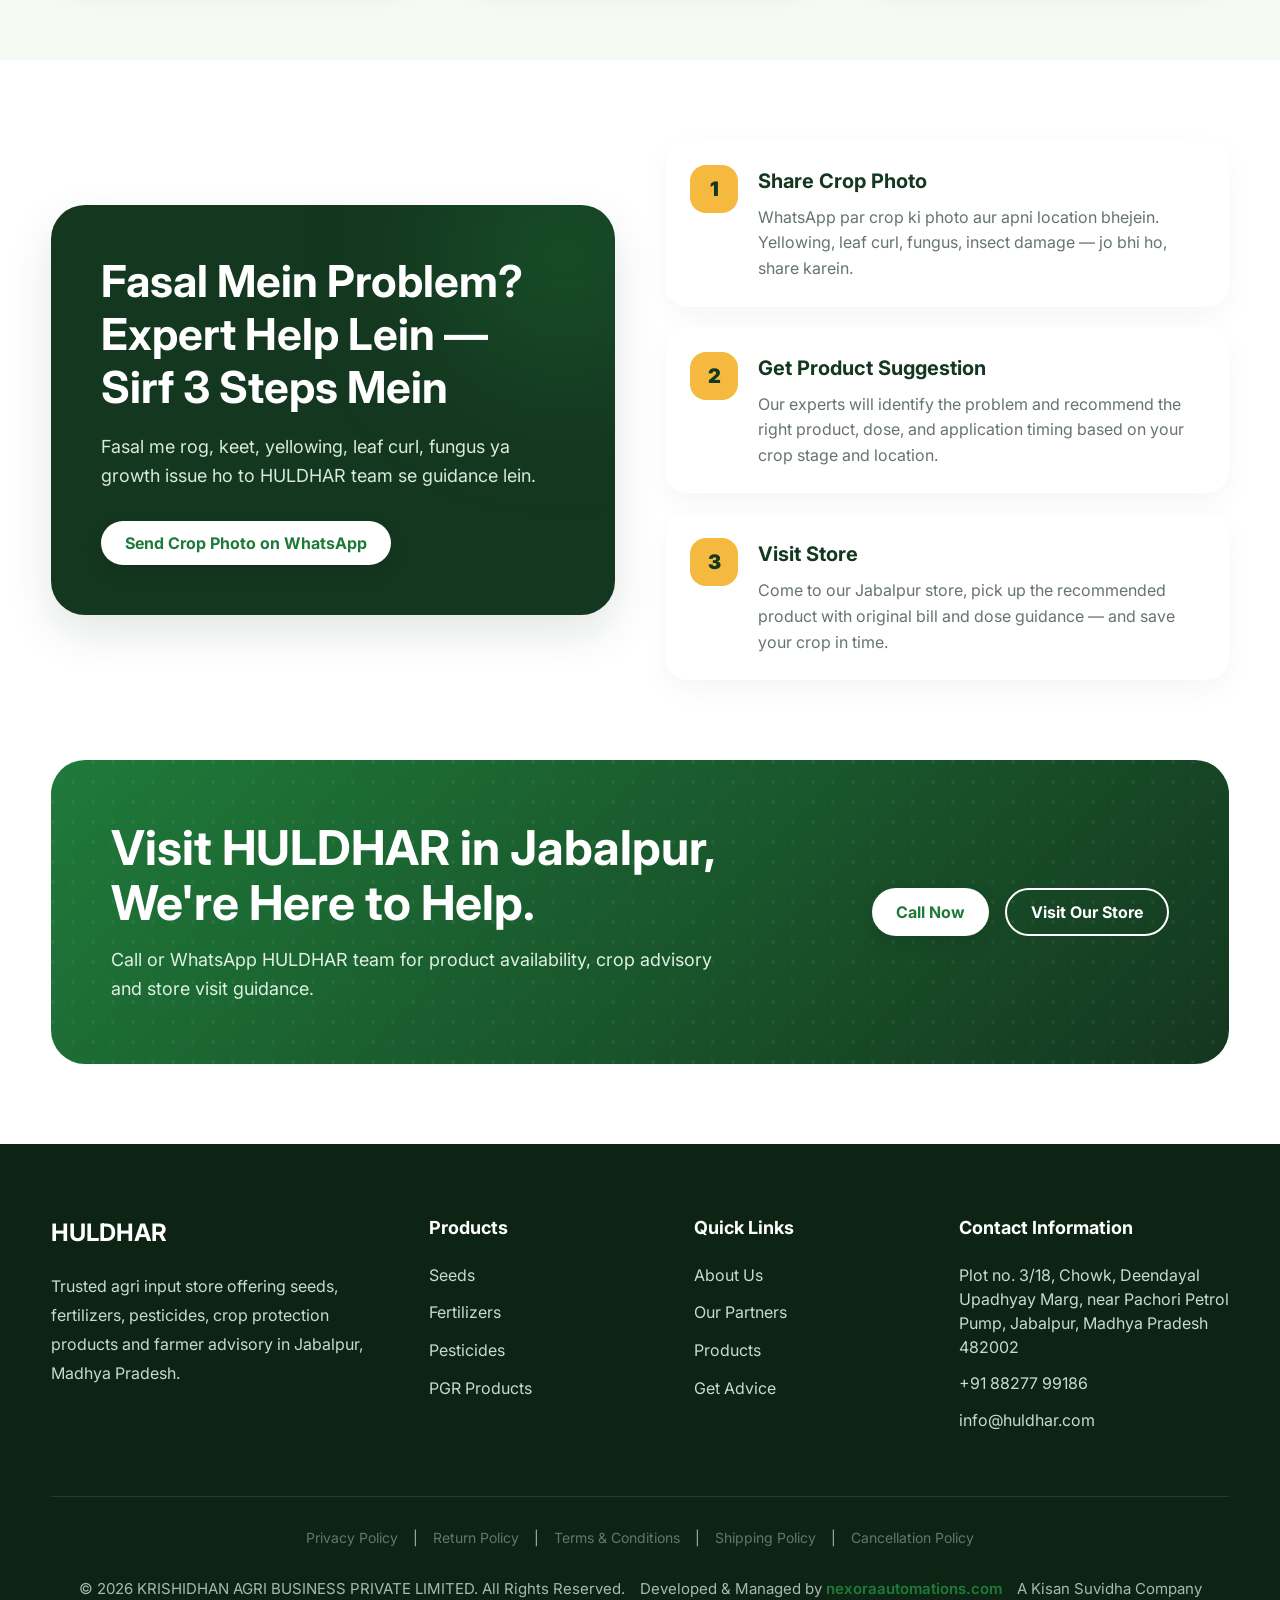
==== commit baeb0404: "Rename HALDHAR to HULDHAR in index.html" ====
--- a/index.html
+++ b/index.html
@@ -4,7 +4,7 @@
 <head>
   <meta charset="UTF-8" />
   <meta name="viewport" content="width=device-width, initial-scale=1.0" />
-  <title>HALDHAR | Seeds, Fertilizers & Crop Protection in Jabalpur</title>
+  <title>HULDHAR | Seeds, Fertilizers & Crop Protection in Jabalpur</title>
   <meta name="description"
     content="Jabalpur's trusted agri-input store. Buy genuine seeds, fertilizers, pesticides, fungicides and PGR products with expert crop advisory. Call +91 88277 99186." />
   <meta name="keywords"
@@ -12,19 +12,19 @@
 
   <!-- Open Graph / Facebook -->
   <meta property="og:type" content="website">
-  <meta property="og:url" content="https://haldhar.com/">
-  <meta property="og:title" content="HALDHAR | Seeds, Fertilizers & Crop Protection in Jabalpur">
+  <meta property="og:url" content="https://HULDHAR.com/">
+  <meta property="og:title" content="HULDHAR | Seeds, Fertilizers & Crop Protection in Jabalpur">
   <meta property="og:description"
     content="Jabalpur's trusted agri-input store. Buy genuine seeds, fertilizers, pesticides, fungicides and PGR products with expert crop advisory. Call +91 88277 99186.">
-  <meta property="og:image" content="https://haldhar.com/images/og-image.jpg">
+  <meta property="og:image" content="https://HULDHAR.com/images/og-image.jpg">
 
   <!-- Twitter -->
   <meta property="twitter:card" content="summary_large_image">
-  <meta property="twitter:url" content="https://haldhar.com/">
-  <meta property="twitter:title" content="HALDHAR | Seeds, Fertilizers & Crop Protection in Jabalpur">
+  <meta property="twitter:url" content="https://HULDHAR.com/">
+  <meta property="twitter:title" content="HULDHAR | Seeds, Fertilizers & Crop Protection in Jabalpur">
   <meta property="twitter:description"
     content="Jabalpur's trusted agri-input store. Buy genuine seeds, fertilizers, pesticides, fungicides and PGR products with expert crop advisory. Call +91 88277 99186.">
-  <meta property="twitter:image" content="https://haldhar.com/images/og-image.jpg">
+  <meta property="twitter:image" content="https://HULDHAR.com/images/og-image.jpg">
 
   <link rel="preconnect" href="https://fonts.googleapis.com">
   <link rel="preconnect" href="https://fonts.gstatic.com" crossorigin>
@@ -56,7 +56,7 @@
   </style>
 
   <!-- Canonical tag for SEO -->
-  <link rel="canonical" href="https://haldhar.com/" />
+  <link rel="canonical" href="https://HULDHAR.com/" />
 
   <link rel="icon" href="images/favicon.png" type="image/png">
 </head>
@@ -77,8 +77,8 @@
     <div class="container">
       <nav>
         <a class="logo" href="index.html">
-          <img src="images/haldhar-logo.svg" alt="HALDHAR Logo"
-            onerror="this.outerHTML='<span class=\'logo-mark\'>H</span> HALDHAR'">
+          <img src="images/HULDHAR-logo.svg" alt="HULDHAR Logo"
+            onerror="this.outerHTML='<span class=\'logo-mark\'>H</span> HULDHAR'">
         </a>
         <div class="menu">
           <a href="index.html" class="active">Home</a>
@@ -102,7 +102,7 @@
         <div>
           <div class="badge"></div>
           <h1>Right Seeds. Right Crop Protection. Right Advice.</h1>
-          <p class="lead"><strong>HALDHAR</strong>, an initiative by <strong>KRISHIDHAN AGRI BUSINESS PRIVATE LIMITED</strong>, is Jabalpur's most trusted agri-input store supplying
+          <p class="lead"><strong>HULDHAR</strong>, an initiative by <strong>KRISHIDHAN AGRI BUSINESS PRIVATE LIMITED</strong>, is Jabalpur's most trusted agri-input store supplying
             genuine seeds, fertilizers, pesticides, fungicides, herbicides, and PGR products backed by expert crop
             guidance for Kharif, Rabi, and Zaid seasons.</p>
           <div class="hero-actions">
@@ -145,7 +145,7 @@
                 </div>
               </div>
               <div class="review-body">
-                <p class="testimony">"The quality of seeds and the expert advice provided by HALDHAR have
+                <p class="testimony">"The quality of seeds and the expert advice provided by HULDHAR have
                   significantly improved our harvest this season."</p>
               </div>
             </div>
@@ -174,7 +174,7 @@
                 </div>
               </div>
               <div class="review-body">
-                <p class="testimony">"HALDHAR's pest control guidance saved my crop last month. Their products are genuine and effective."</p>
+                <p class="testimony">"HULDHAR's pest control guidance saved my crop last month. Their products are genuine and effective."</p>
               </div>
             </div>
 
@@ -202,7 +202,7 @@
                 </div>
               </div>
               <div class="review-body">
-                <p class="testimony">"The quality of seeds and the expert advice provided by HALDHAR have
+                <p class="testimony">"The quality of seeds and the expert advice provided by HULDHAR have
                   significantly improved our harvest this season."</p>
               </div>
             </div>
@@ -229,7 +229,7 @@
                 </div>
               </div>
               <div class="review-body">
-                <p class="testimony">"HALDHAR's pest control guidance saved my crop last month. Their products are genuine and effective."</p>
+                <p class="testimony">"HULDHAR's pest control guidance saved my crop last month. Their products are genuine and effective."</p>
               </div>
             </div>
 
@@ -346,9 +346,9 @@
     <section class="why-trust-section">
       <div class="container">
         <div class="section-head center">
-          <div class="badge">Why Farmers Trust HALDHAR</div>
-          <h2>Why Farmers Across Jabalpur Choose HALDHAR</h2>
-          <p class="section-desc">Farming success starts with quality inputs and the right advice. At HALDHAR,
+          <div class="badge">Why Farmers Trust HULDHAR</div>
+          <h2>Why Farmers Across Jabalpur Choose HULDHAR</h2>
+          <p class="section-desc">Farming success starts with quality inputs and the right advice. At HULDHAR,
             we provide both — under one roof, in Jabalpur.</p>
         </div>
 
@@ -519,7 +519,7 @@
       <div class="container split">
         <div class="problem">
           <h2>Fasal Mein Problem? Expert Help Lein — Sirf 3 Steps Mein</h2>
-          <p>Fasal me rog, keet, yellowing, leaf curl, fungus ya growth issue ho to HALDHAR team se guidance
+          <p>Fasal me rog, keet, yellowing, leaf curl, fungus ya growth issue ho to HULDHAR team se guidance
             lein.</p>
           <a href="https://wa.me/918827799186" target="_blank" class="btn btn-light">Send Crop Photo on WhatsApp</a>
         </div>
@@ -557,8 +557,8 @@
       <div class="container">
         <div class="cta">
           <div>
-            <h2>Visit HALDHAR in Jabalpur, We're Here to Help.</h2>
-            <p>Call or WhatsApp HALDHAR team for product availability, crop advisory and store visit guidance.
+            <h2>Visit HULDHAR in Jabalpur, We're Here to Help.</h2>
+            <p>Call or WhatsApp HULDHAR team for product availability, crop advisory and store visit guidance.
             </p>
           </div>
           <div style="display:flex;gap:16px;flex-wrap:wrap;justify-content:flex-end;">
@@ -576,7 +576,7 @@
     <div class="container">
       <div class="footer-grid">
         <div>
-          <h3>HALDHAR</h3>
+          <h3>HULDHAR</h3>
           <p>Trusted agri input store offering seeds, fertilizers, pesticides, crop protection products and farmer
             advisory in Jabalpur, Madhya Pradesh.</p>
 
@@ -648,11 +648,11 @@
     "@context":"https://schema.org",
     "@type":"LocalBusiness",
     "name":"KRISHIDHAN AGRI BUSINESS PRIVATE LIMITED",
-    "alternateName":"HALDHAR",
+    "alternateName":"HULDHAR",
     "description":"Trusted agri input store offering seeds, fertilizers, pesticides, crop protection products and farmer advisory in Jabalpur, Madhya Pradesh.",
-    "url": "https://haldhar.com/",
-    "logo": "https://haldhar.com/images/haldhar-logo.png",
-    "image": "https://haldhar.com/images/og-image.jpg",
+    "url": "https://HULDHAR.com/",
+    "logo": "https://HULDHAR.com/images/HULDHAR-logo.png",
+    "image": "https://HULDHAR.com/images/og-image.jpg",
     "address": {
       "@type": "PostalAddress",
       "streetAddress": "Plot no. 3/18, Chowk, Deendayal Upadhyay Marg, near Pachori Petrol Pump",
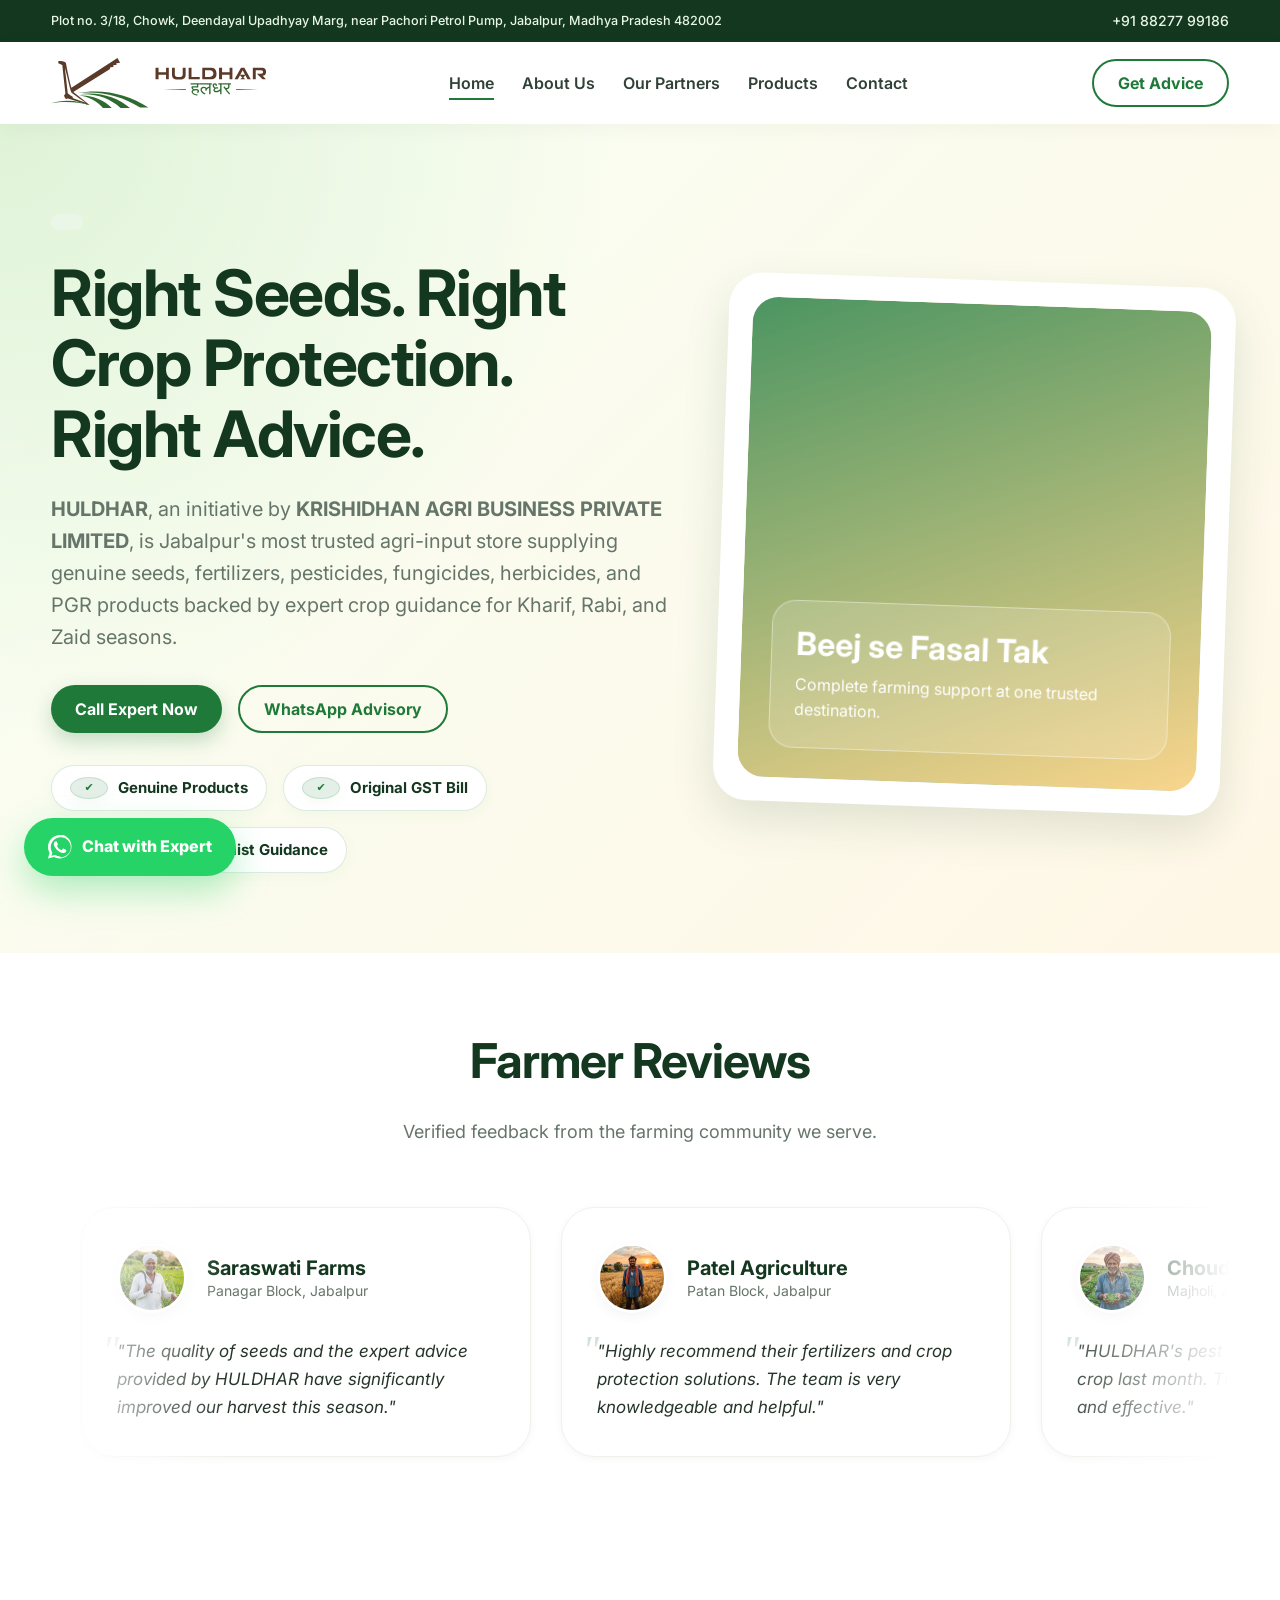
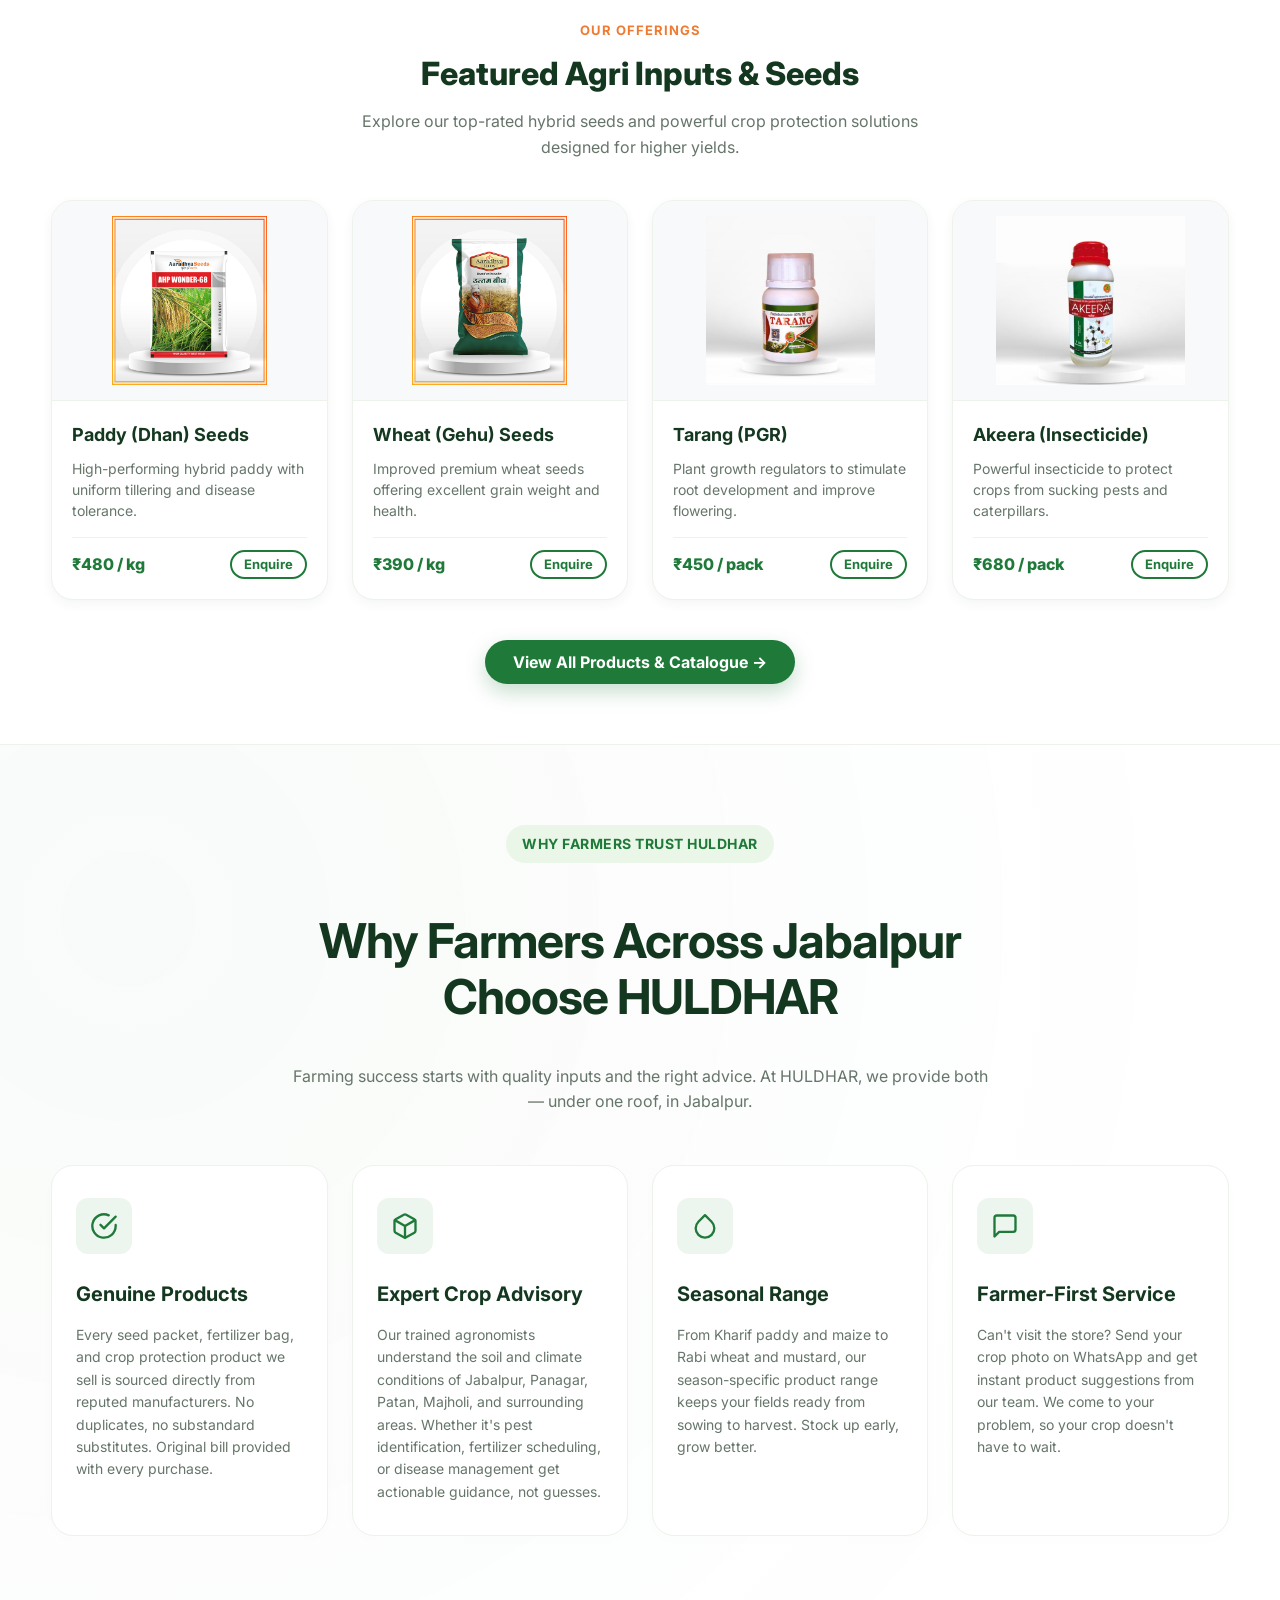
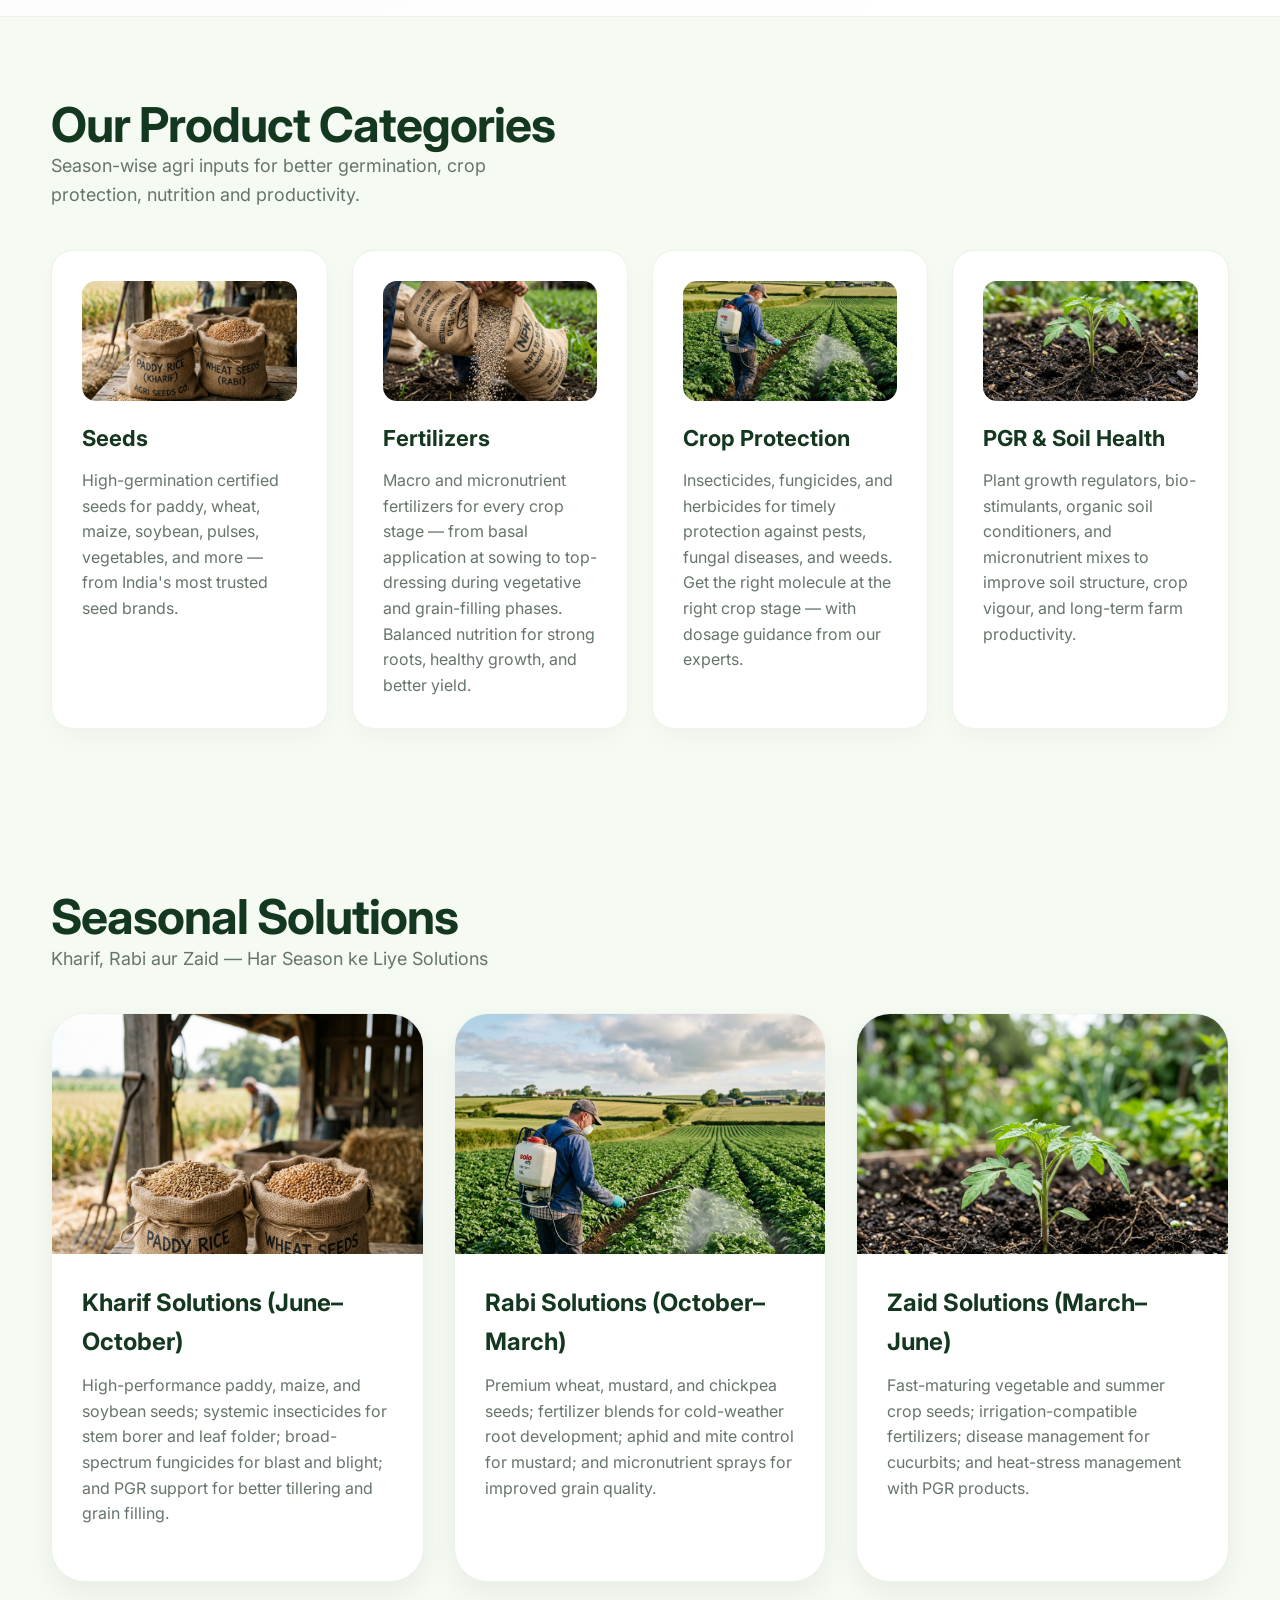
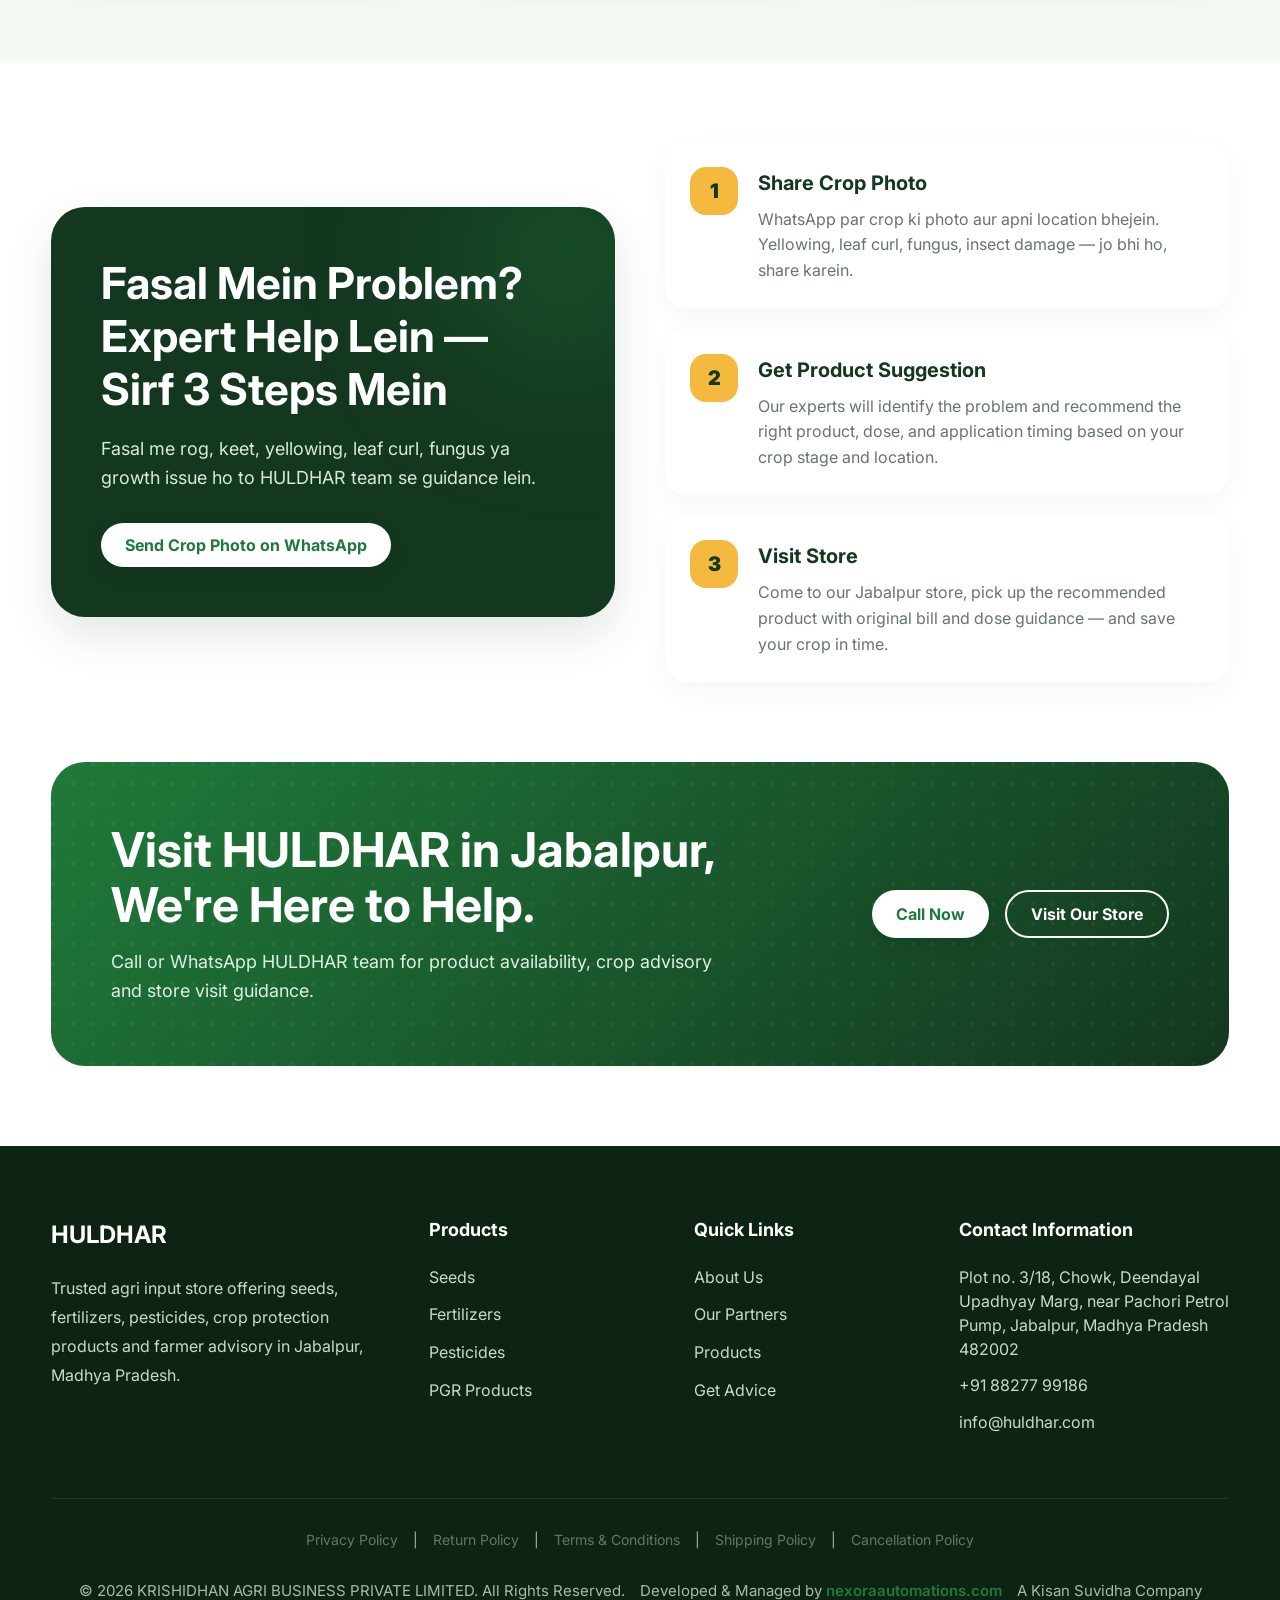
==== commit fcd02dd6: "Fix logo image source in index.html" ====
--- a/index.html
+++ b/index.html
@@ -77,7 +77,7 @@
     <div class="container">
       <nav>
         <a class="logo" href="index.html">
-          <img src="images/HULDHAR-logo.svg" alt="HULDHAR Logo"
+          <img src="images/haldhar-logo.svg" alt="HULDHAR Logo"
             onerror="this.outerHTML='<span class=\'logo-mark\'>H</span> HULDHAR'">
         </a>
         <div class="menu">
